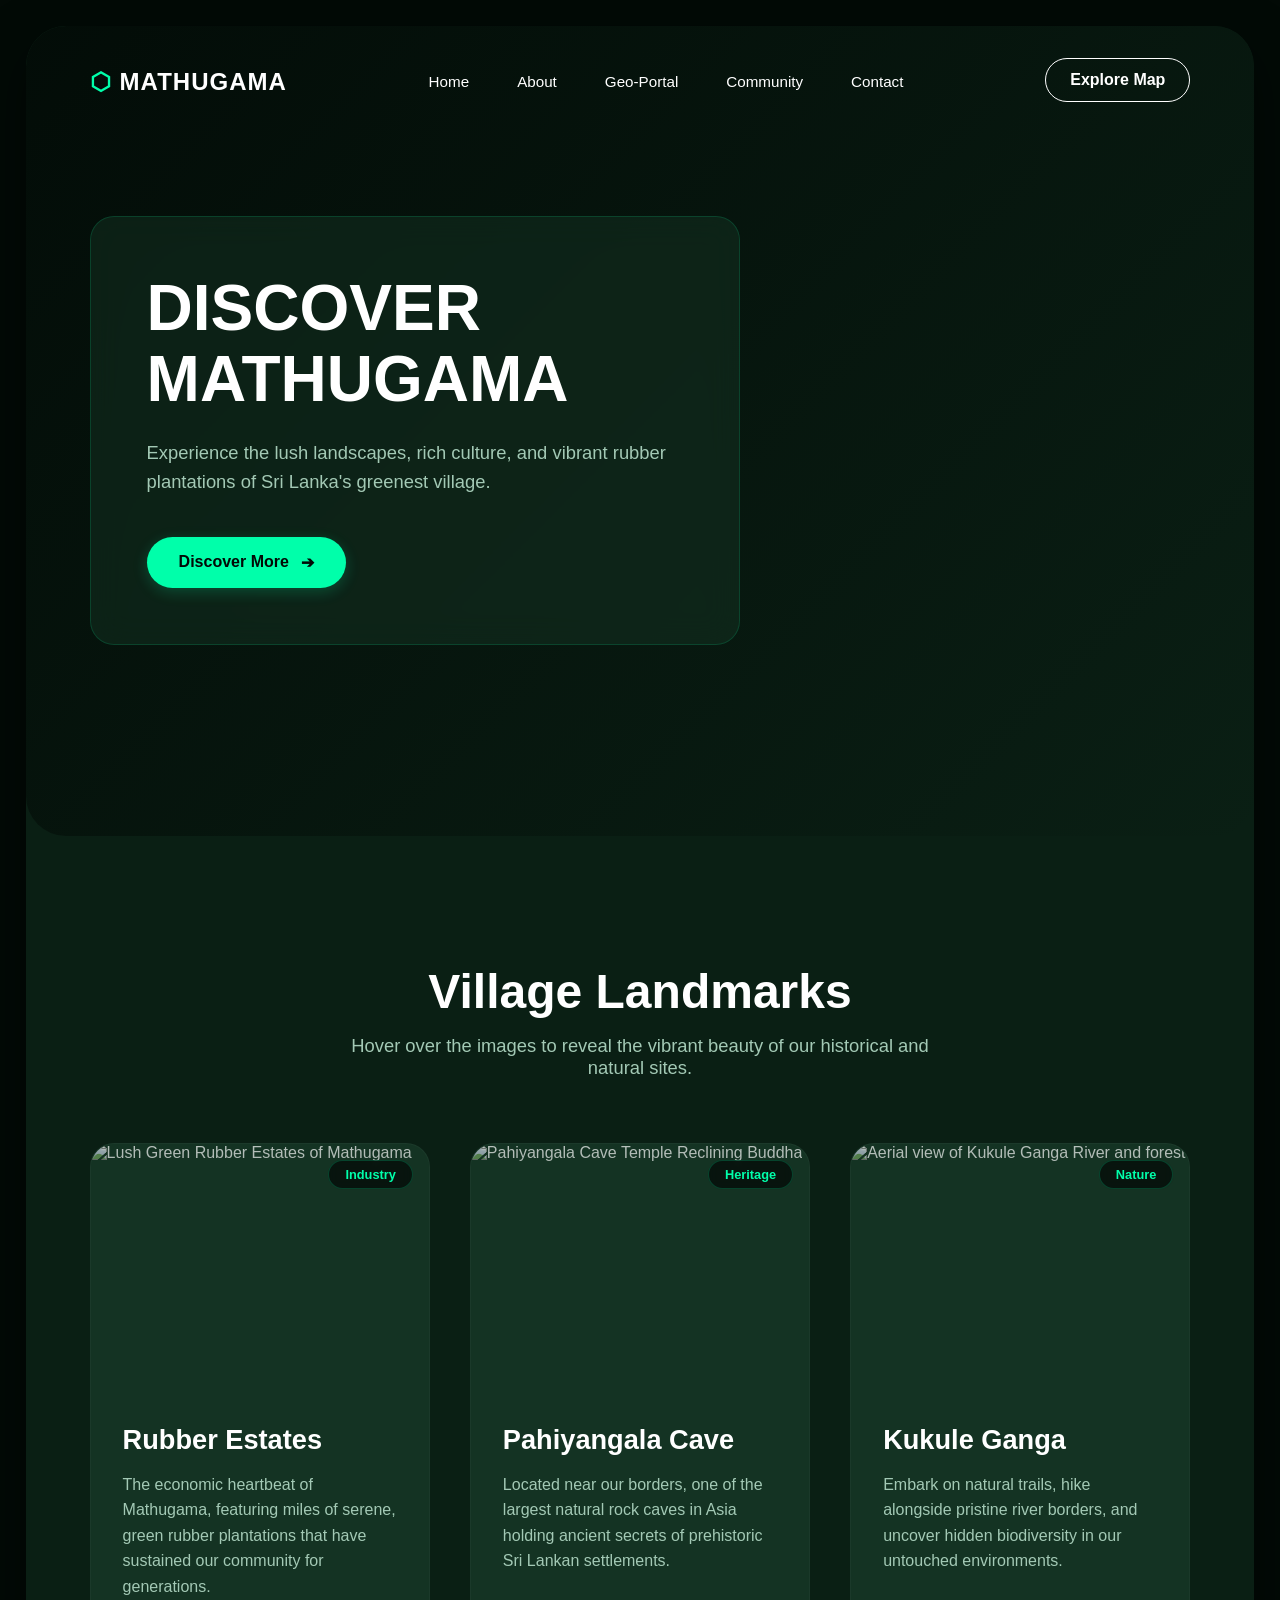
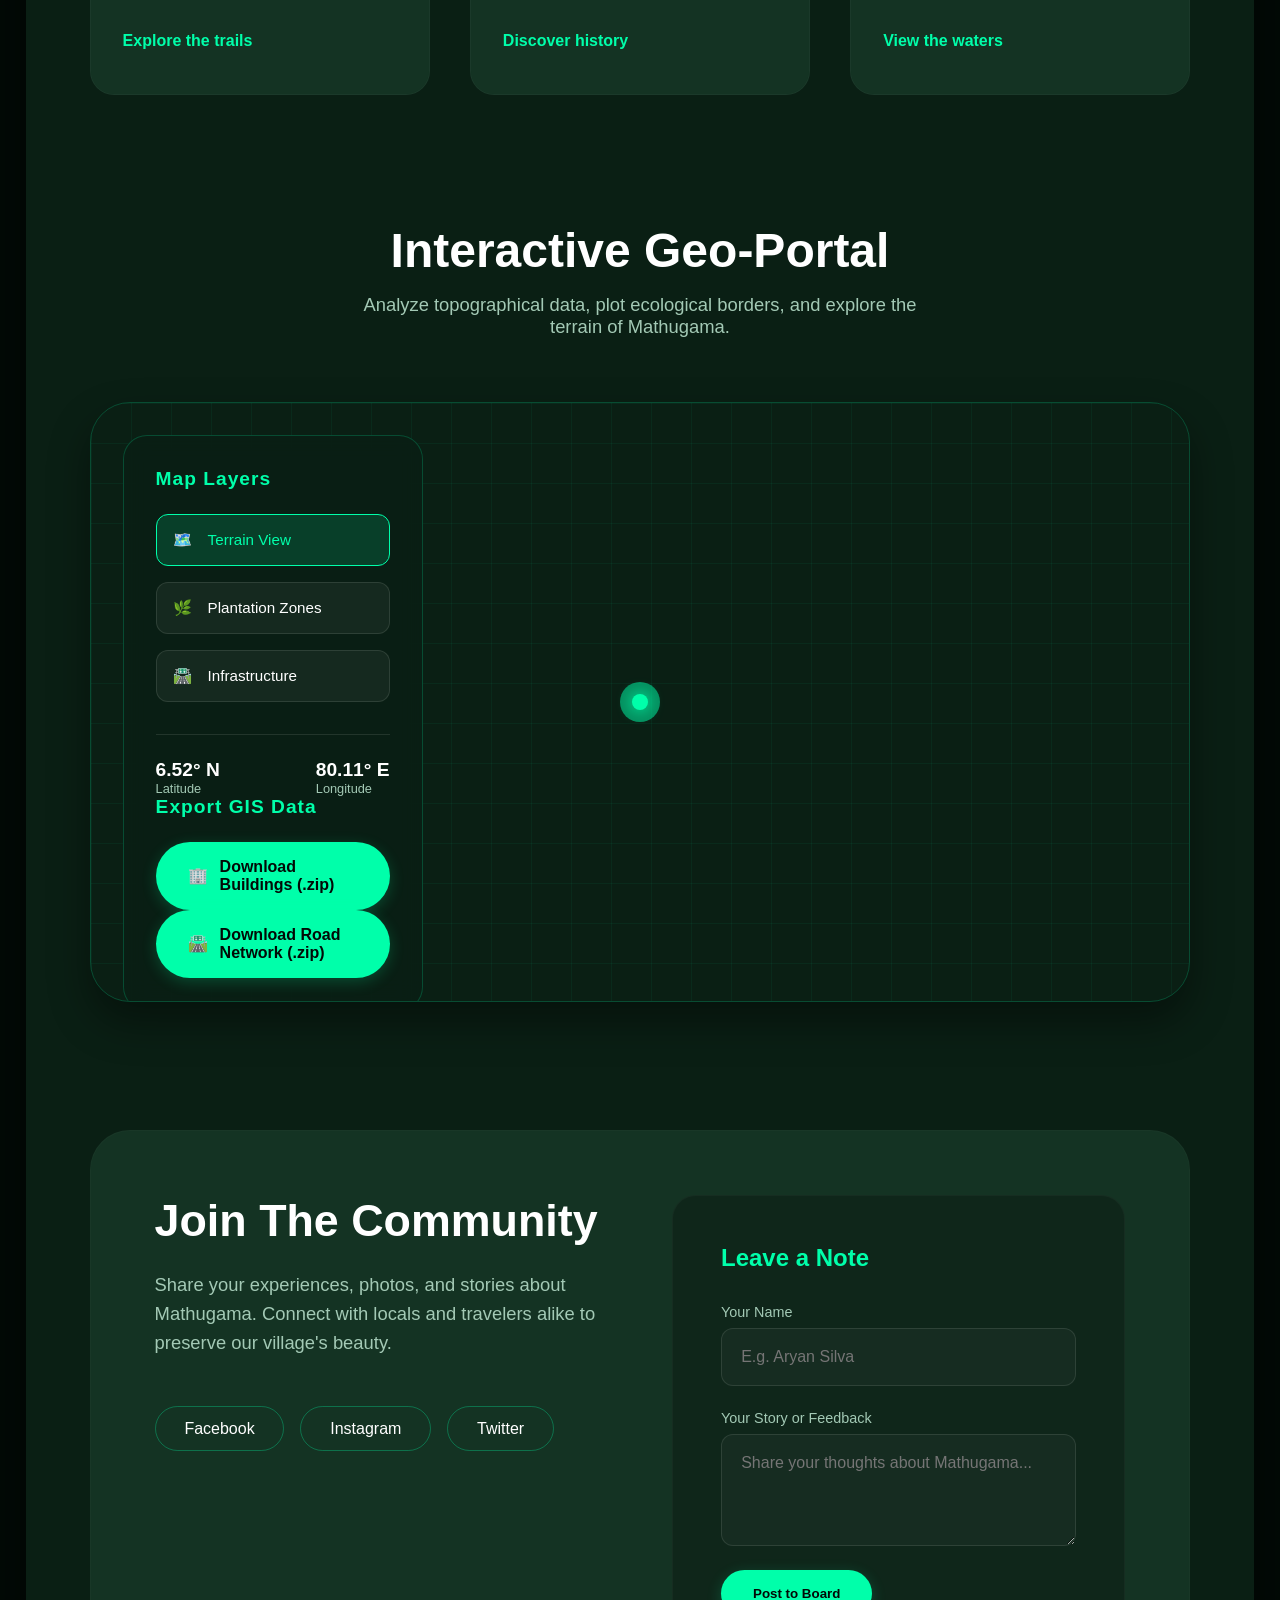
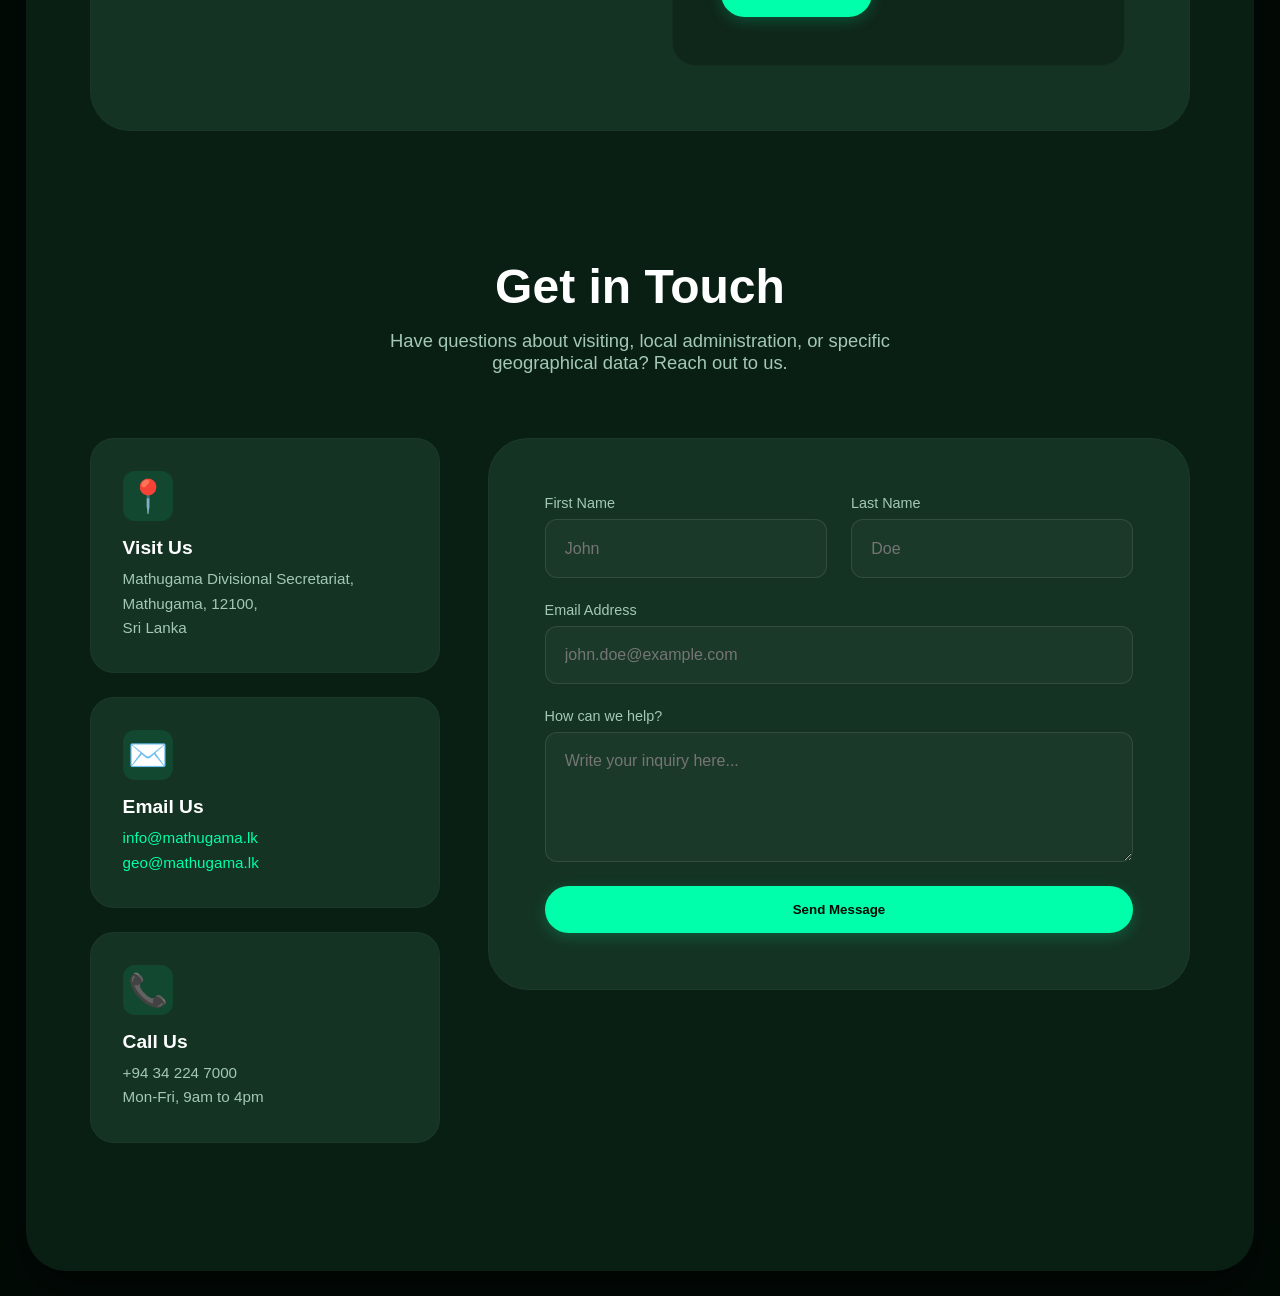
==== index.html @ 2964a9de "Add files via upload" ====
<!DOCTYPE html>
<html lang="en">
<head>
    <meta charset="UTF-8">
    <meta name="viewport" content="width=device-width, initial-scale=1.0">
    <title>Mathugama | The Green Heart</title>
    <link rel="stylesheet" href="style.css">
</head>
<body>
    <!-- Main UI Container -->
    <main class="ui-canvas">
        
        <!-- Navigation -->
        <header class="animate-fade-down">
            <div class="logo">
                <span class="logo-icon">⬡</span> MATHUGAMA
            </div>
            <nav aria-label="Main Navigation">
                <ul class="nav-links">
                    <li style="--delay: 0.1s"><a href="#home">Home</a></li>
                    <li style="--delay: 0.2s"><a href="#about">About</a></li>
                    <li style="--delay: 0.3s"><a href="#geo-portal">Geo-Portal</a></li>
                    <li style="--delay: 0.4s"><a href="#community">Community</a></li>
                    <li style="--delay: 0.5s"><a href="#contact">Contact</a></li>
                </ul>
            </nav>
            <div class="nav-action" style="--delay: 0.6s">
                <a href="#geo-portal" class="btn-outline">Explore Map</a>
            </div>
        </header>

        <!-- Hero Section -->
        <section id="home" class="hero">
            <video autoplay loop muted playsinline class="hero-video">
                <source src="https://cdn.pixabay.com/video/2016/09/21/5320-183786481_tiny.mp4" type="video/mp4">
            </video>
            <div class="hero-overlay"></div>
            
            <div class="hero-content">
                <div class="hero-card animate-fade-up">
                    <h1>DISCOVER<br>MATHUGAMA</h1>
                    <p>Experience the lush landscapes, rich culture, and vibrant rubber plantations of Sri Lanka's greenest village.</p>
                    <a href="#about" class="btn-primary">Discover More <span class="arrow">➔</span></a>
                </div>
            </div>
        </section>

        <!-- Features Grid (Landmarks) -->
        <section id="about" class="features-section">
            <div class="section-header animate-on-scroll">
                <h2>Village Landmarks</h2>
                <p>Hover over the images to reveal the vibrant beauty of our historical and natural sites.</p>
            </div>
            
            <div class="card-grid">
                <!-- Landmark 1 -->
                <div class="card animate-on-scroll" style="--delay: 0.1s">
                    <div class="card-image-wrapper">
                        <img src="https://images.unsplash.com/photo-1588614959060-4d144f28b207?ixlib=rb-4.0.3&auto=format&fit=crop&w=800&q=80" alt="Lush Green Rubber Estates of Mathugama">
                        <div class="image-overlay"></div>
                        <div class="card-badge">Industry</div>
                    </div>
                    <div class="card-content">
                        <h3>Rubber Estates</h3>
                        <p>The economic heartbeat of Mathugama, featuring miles of serene, green rubber plantations that have sustained our community for generations.</p>
                        <a href="#geo-portal" class="card-link">Explore the trails</a>
                    </div>
                </div>

                <!-- Landmark 2 -->
                <div class="card animate-on-scroll" style="--delay: 0.3s">
                    <div class="card-image-wrapper">
                        <img src="pahiyangala.jpeg" alt="Pahiyangala Cave Temple Reclining Buddha">
                        <div class="image-overlay"></div>
                        <div class="card-badge">Heritage</div>
                    </div>
                    <div class="card-content">
                        <h3>Pahiyangala Cave</h3>
                        <p>Located near our borders, one of the largest natural rock caves in Asia holding ancient secrets of prehistoric Sri Lankan settlements.</p>
                        <a href="#geo-portal" class="card-link">Discover history</a>
                    </div>
                </div>

                <!-- Landmark 3 -->
                <div class="card animate-on-scroll" style="--delay: 0.5s">
                    <div class="card-image-wrapper">
                        <img src="kukulegaga.jpeg" alt="Aerial view of Kukule Ganga River and forest">
                        <div class="image-overlay"></div>
                        <div class="card-badge">Nature</div>
                    </div>
                    <div class="card-content">
                        <h3>Kukule Ganga</h3>
                        <p>Embark on natural trails, hike alongside pristine river borders, and uncover hidden biodiversity in our untouched environments.</p>
                        <a href="#geo-portal" class="card-link">View the waters</a>
                    </div>
                </div>
            </div>
        </section>

        <!-- Geo-Portal Section -->
        <section id="geo-portal" class="geo-portal-section">
            <div class="section-header animate-on-scroll">
                <h2>Interactive Geo-Portal</h2>
                <p>Analyze topographical data, plot ecological borders, and explore the terrain of Mathugama.</p>
            </div>
            
            <div class="map-container animate-on-scroll" style="--delay: 0.2s">
                <!-- LIVE MAP IFRAME CENTERED ON MATHUGAMA -->
                <iframe 
                    class="map-background" 
                    title="Interactive Map of Mathugama"
                    src="https://www.openstreetmap.org/export/embed.html?bbox=80.08%2C6.50%2C80.14%2C6.55&layer=mapnik&marker=6.52%2C80.11" 
                    allowfullscreen>
                </iframe>
                
                <div class="map-grid-overlay"></div>
                
                <!-- Floating Map Controls -->
                <div class="map-controls">
                    <h4>Map Layers</h4>
                    <button type="button" class="layer-btn active" data-layer="terrain">
                        <span class="layer-icon">🗺️</span> Terrain View
                    </button>
                    <button type="button" class="layer-btn" data-layer="plantations">
                        <span class="layer-icon">🌿</span> Plantation Zones
                    </button>
                    <button type="button" class="layer-btn" data-layer="infrastructure">
                        <span class="layer-icon">🛣️</span> Infrastructure
                    </button>
                    
                    <div class="map-stats">
                        <div class="stat">
                            <span class="stat-value">6.52° N</span>
                            <span class="stat-label">Latitude</span>
                        </div>
                        <div class="stat">
                            <span class="stat-value">80.11° E</span>
                            <span class="stat-label">Longitude</span>
                        </div>
                    </div>

                    <!-- Download GIS Data Buttons -->
                    <div class="map-export">
                        <h4>Export GIS Data</h4>
                        <div class="export-actions">
                            <a href="mathugama_geopackage.zip" download="mathugama_buildings.zip" class="btn-primary export-btn">
                                <span>🏢</span> Download Buildings (.zip)
                            </a>
                            <a href="msthugama road.zip" download="mathugama_roads.zip" class="btn-primary export-btn secondary">
                                <span>🛣️</span> Download Road Network (.zip)
                            </a>
                        </div>
                    </div>
                </div>

                <!-- Animated Map Marker -->
                <div class="map-marker" style="top: 50%; left: 50%; transform: translate(-50%, -50%);">
                    <div class="pulse-ring"></div>
                    <div class="marker-dot"></div>
                </div>
            </div>
        </section>

        <!-- Community Section -->
        <section id="community" class="community-section">
            <div class="community-layout animate-on-scroll">
                <div class="community-text">
                    <h2>Join The Community</h2>
                    <p>Share your experiences, photos, and stories about Mathugama. Connect with locals and travelers alike to preserve our village's beauty.</p>
                    <div class="social-links">
                        <a href="https://facebook.com" target="_blank" rel="noopener noreferrer" class="social-btn">Facebook</a>
                        <a href="https://instagram.com" target="_blank" rel="noopener noreferrer" class="social-btn">Instagram</a>
                        <a href="https://twitter.com" target="_blank" rel="noopener noreferrer" class="social-btn">Twitter</a>
                    </div>
                </div>
                
                <div class="community-board">
                    <form class="comment-form" onsubmit="event.preventDefault(); alert('Thank you for sharing your thoughts!'); this.reset();">
                        <h4>Leave a Note</h4>
                        <div class="input-group">
                            <label for="community-name">Your Name</label>
                            <input type="text" id="community-name" placeholder="E.g. Aryan Silva" required>
                            <span class="focus-border"></span>
                        </div>
                        <div class="input-group">
                            <label for="community-note">Your Story or Feedback</label>
                            <textarea id="community-note" rows="4" placeholder="Share your thoughts about Mathugama..." required></textarea>
                            <span class="focus-border"></span>
                        </div>
                        <button type="submit" class="btn-primary">Post to Board</button>
                    </form>
                </div>
            </div>
        </section>

        <!-- Contact Section -->
        <section id="contact" class="contact-section">
            <div class="section-header animate-on-scroll">
                <h2>Get in Touch</h2>
                <p>Have questions about visiting, local administration, or specific geographical data? Reach out to us.</p>
            </div>
            
            <div class="contact-layout animate-on-scroll" style="--delay: 0.2s">
                <div class="contact-info-cards">
                    <div class="info-card">
                        <div class="info-icon">📍</div>
                        <h4>Visit Us</h4>
                        <p>Mathugama Divisional Secretariat,<br>Mathugama, 12100,<br>Sri Lanka</p>
                    </div>
                    <div class="info-card">
                        <div class="info-icon">✉️</div>
                        <h4>Email Us</h4>
                        <p><a href="mailto:info@mathugama.lk">info@mathugama.lk</a><br><a href="mailto:geo@mathugama.lk">geo@mathugama.lk</a></p>
                    </div>
                    <div class="info-card">
                        <div class="info-icon">📞</div>
                        <h4>Call Us</h4>
                        <p>+94 34 224 7000<br>Mon-Fri, 9am to 4pm</p>
                    </div>
                </div>

                <div class="contact-form-wrapper">
                    <form class="contact-form" onsubmit="event.preventDefault(); alert('Message sent successfully!'); this.reset();">
                        <div class="form-row">
                            <div class="input-group half">
                                <label for="contact-first-name">First Name</label>
                                <input type="text" id="contact-first-name" placeholder="John" required>
                                <span class="focus-border"></span>
                            </div>
                            <div class="input-group half">
                                <label for="contact-last-name">Last Name</label>
                                <input type="text" id="contact-last-name" placeholder="Doe" required>
                                <span class="focus-border"></span>
                            </div>
                        </div>
                        <div class="input-group">
                            <label for="contact-email">Email Address</label>
                            <input type="email" id="contact-email" placeholder="john.doe@example.com" required>
                            <span class="focus-border"></span>
                        </div>
                        <div class="input-group">
                            <label for="contact-message">How can we help?</label>
                            <textarea id="contact-message" rows="5" placeholder="Write your inquiry here..." required></textarea>
                            <span class="focus-border"></span>
                        </div>
                        <button type="submit" class="btn-primary" style="width: 100%; justify-content: center;">Send Message</button>
                    </form>
                </div>
            </div>
        </section>

    </main>

    <script>
        // Layer switch interaction
        document.querySelectorAll('.layer-btn').forEach(button => {
            button.addEventListener('click', () => {
                document.querySelectorAll('.layer-btn').forEach(b => b.classList.remove('active'));
                button.classList.add('active');
            });
        });
    </script>
</body>
</html>
---- style.css ----
/* CSS Variables based on the requested theme */
:root {
    --bg-extreme-dark: #020a06; 
    --bg-dark: #0a1f14;         
    --bg-card: #143323;         
    --bg-card-hover: #1b422d;
    --accent-mint: #00ffaa;     
    --accent-mint-glow: rgba(0, 255, 170, 0.4);
    --text-light: #ffffff;
    --text-muted: #a3c9b5;
    
    --radius-lg: 40px;
    --radius-md: 24px;
    --radius-sm: 12px;
    
    /* Animation easings */
    --ease-out-expo: cubic-bezier(0.16, 1, 0.3, 1);
    --transition: all 0.4s var(--ease-out-expo);
}

/* Base Styles */
* {
    margin: 0;
    padding: 0;
    box-sizing: border-box;
    font-family: 'Inter', -apple-system, BlinkMacSystemFont, "Segoe UI", Roboto, sans-serif;
}

html {
    scroll-behavior: smooth;
}

body {
    background-color: var(--bg-extreme-dark);
    color: var(--text-light);
    padding: 2vw; 
    overflow-x: hidden;
}

/* UI Canvas Wrapper */
.ui-canvas {
    background-color: var(--bg-dark);
    border-radius: var(--radius-lg);
    overflow: hidden;
    box-shadow: 0 20px 50px rgba(0,0,0,0.5);
    position: relative;
}

/* --- KEYFRAMES --- */
@keyframes fadeDown {
    from { opacity: 0; transform: translateY(-30px); }
    to { opacity: 1; transform: translateY(0); }
}

@keyframes fadeUp {
    from { opacity: 0; transform: translateY(40px); }
    to { opacity: 1; transform: translateY(0); }
}

@keyframes floatGlow {
    0%, 100% { box-shadow: 0 0 20px rgba(0, 255, 170, 0.1); transform: translateY(0); }
    50% { box-shadow: 0 10px 40px rgba(0, 255, 170, 0.25); transform: translateY(-5px); }
}

@keyframes pulse {
    0% { transform: scale(1); opacity: 0.8; }
    70% { transform: scale(3); opacity: 0; }
    100% { transform: scale(1); opacity: 0; }
}

/* Global Animation Classes */
.animate-fade-down {
    animation: fadeDown 1s var(--ease-out-expo) forwards;
}

.animate-fade-up {
    animation: fadeUp 1s var(--ease-out-expo) backwards;
    animation-delay: 0.6s;
}

.animate-on-scroll {
    animation: fadeUp 1s var(--ease-out-expo) backwards;
    animation-delay: var(--delay, 0s);
}

/* Navigation */
header {
    display: flex;
    justify-content: space-between;
    align-items: center;
    padding: 2rem 4rem;
    position: absolute;
    top: 0;
    width: 100%;
    z-index: 100;
}

.logo {
    font-size: 1.5rem;
    font-weight: 800;
    letter-spacing: 1px;
    display: flex;
    align-items: center;
    gap: 0.5rem;
}

.logo-icon {
    color: var(--accent-mint);
    animation: floatGlow 3s infinite ease-in-out;
    border-radius: 50%;
}

.nav-links {
    list-style: none;
    display: flex;
    gap: 3rem;
}

.nav-links li {
    animation: fadeDown 0.8s var(--ease-out-expo) backwards;
    animation-delay: calc(0.2s + var(--delay));
}

.nav-links a {
    color: var(--text-light);
    text-decoration: none;
    font-weight: 500;
    font-size: 0.95rem;
    position: relative;
    padding-bottom: 4px;
    transition: var(--transition);
}

.nav-links a::after {
    content: '';
    position: absolute;
    bottom: 0;
    left: 0;
    width: 0%;
    height: 2px;
    background-color: var(--accent-mint);
    transition: width 0.3s var(--ease-out-expo);
}

.nav-links a:hover {
    color: var(--accent-mint);
}

.nav-links a:hover::after {
    width: 100%;
}

.btn-outline {
    border: 1px solid var(--text-light);
    padding: 0.75rem 1.5rem;
    border-radius: 50px;
    text-decoration: none;
    color: var(--text-light);
    font-weight: 600;
    position: relative;
    overflow: hidden;
    z-index: 1;
    transition: var(--transition);
    display: inline-block;
    animation: fadeDown 0.8s var(--ease-out-expo) backwards;
    animation-delay: calc(0.2s + var(--delay));
}

.btn-outline::before {
    content: '';
    position: absolute;
    top: 0;
    left: -100%;
    width: 100%;
    height: 100%;
    background-color: var(--accent-mint);
    z-index: -1;
    transition: left 0.4s var(--ease-out-expo);
}

.btn-outline:hover {
    border-color: var(--accent-mint);
    color: var(--bg-extreme-dark);
}

.btn-outline:hover::before {
    left: 0;
}

/* Hero Section */
.hero {
    position: relative;
    height: 90vh;
    border-radius: var(--radius-lg);
    overflow: hidden;
    display: flex;
    align-items: center;
    padding: 0 4rem;
}

.hero-video {
    position: absolute;
    top: 0;
    left: 0;
    width: 100%;
    height: 100%;
    object-fit: cover;
    z-index: 0;
    transform: scale(1.05);
}

.hero-overlay {
    position: absolute;
    top: 0;
    left: 0;
    width: 100%;
    height: 100%;
    background: linear-gradient(135deg, rgba(2, 10, 6, 0.9) 0%, rgba(10, 31, 20, 0.5) 100%);
    z-index: 1;
}

.hero-card {
    position: relative;
    z-index: 2;
    background: rgba(20, 51, 35, 0.5);
    backdrop-filter: blur(16px);
    -webkit-backdrop-filter: blur(16px);
    padding: 3.5rem;
    border-radius: var(--radius-md);
    max-width: 650px;
    border: 1px solid rgba(0, 255, 170, 0.15);
    animation: floatGlow 6s infinite ease-in-out, fadeUp 1s var(--ease-out-expo) backwards;
    animation-delay: 0s, 0.5s;
}

.hero h1 {
    font-size: 4rem;
    line-height: 1.1;
    margin-bottom: 1.5rem;
    font-weight: 800;
}

.hero p {
    font-size: 1.15rem;
    color: var(--text-muted);
    margin-bottom: 2.5rem;
    line-height: 1.6;
}

.btn-primary {
    background-color: var(--accent-mint);
    color: var(--bg-extreme-dark);
    padding: 1rem 2rem;
    border-radius: 50px;
    text-decoration: none;
    font-weight: 700;
    display: inline-flex;
    align-items: center;
    gap: 0.75rem;
    border: none;
    cursor: pointer;
    transition: var(--transition);
    box-shadow: 0 4px 15px rgba(0, 255, 170, 0.2);
}

.btn-primary .arrow {
    transition: transform 0.3s var(--ease-out-expo);
}

.btn-primary:hover {
    background-color: #00e699;
    transform: translateY(-3px);
    box-shadow: 0 8px 25px rgba(0, 255, 170, 0.4);
}

.btn-primary:hover .arrow {
    transform: translateX(5px);
}

/* General Section Header */
.section-header {
    margin-bottom: 4rem;
    text-align: center;
}

.section-header h2 {
    font-size: 3rem;
    margin-bottom: 1rem;
}

.section-header p {
    color: var(--text-muted);
    font-size: 1.15rem;
    max-width: 600px;
    margin: 0 auto;
}

/* Features Grid (Landmarks) */
.features-section {
    padding: 8rem 4rem 4rem 4rem;
    background-color: var(--bg-dark);
}

.card-grid {
    display: grid;
    grid-template-columns: repeat(auto-fit, minmax(320px, 1fr));
    gap: 2.5rem;
}

.card {
    background-color: var(--bg-card);
    border-radius: var(--radius-md);
    overflow: hidden;
    transition: var(--transition);
    border: 1px solid rgba(255,255,255,0.03);
    display: flex;
    flex-direction: column;
    position: relative;
    cursor: pointer;
}

.card-image-wrapper {
    position: relative;
    height: 240px;
    overflow: hidden;
}

.card-image-wrapper img {
    width: 100%;
    height: 100%;
    object-fit: cover;
    transition: transform 0.8s var(--ease-out-expo), filter 0.5s ease;
    filter: grayscale(40%);
}

.image-overlay {
    position: absolute;
    top: 0;
    left: 0;
    width: 100%;
    height: 100%;
    background: linear-gradient(to bottom, rgba(20, 51, 35, 0.3), var(--bg-card));
    transition: opacity 0.5s ease;
    z-index: 1;
}

.card-badge {
    position: absolute;
    top: 1rem;
    right: 1rem;
    background: rgba(0, 0, 0, 0.6);
    backdrop-filter: blur(4px);
    padding: 0.4rem 1rem;
    border-radius: 50px;
    font-size: 0.8rem;
    font-weight: 600;
    color: var(--accent-mint);
    border: 1px solid rgba(0, 255, 170, 0.2);
    z-index: 2;
    transition: var(--transition);
}

.card-content {
    padding: 2.5rem 2rem;
    display: flex;
    flex-direction: column;
    flex-grow: 1;
    position: relative;
    z-index: 2;
    background-color: var(--bg-card);
    transition: background-color 0.4s ease;
}

.card-content h3 {
    font-size: 1.7rem;
    margin-bottom: 1rem;
    transition: color 0.3s ease;
}

.card-content p {
    color: var(--text-muted);
    line-height: 1.6;
    margin-bottom: 2rem;
    flex-grow: 1;
}

.card-link {
    color: var(--accent-mint);
    text-decoration: none;
    font-weight: 600;
    align-self: flex-start;
    padding-bottom: 4px;
    position: relative;
    display: inline-block;
}

.card-link::after {
    content: '';
    position: absolute;
    bottom: 0;
    left: 0;
    width: 0%;
    height: 2px;
    background-color: var(--accent-mint);
    transition: width 0.4s var(--ease-out-expo);
}

/* Card Hover */
.card:hover {
    transform: translateY(-15px);
    border-color: rgba(0, 255, 170, 0.3);
    box-shadow: 0 20px 40px rgba(0, 0, 0, 0.6), 0 0 20px rgba(0, 255, 170, 0.1);
}
.card:hover .card-image-wrapper img {
    transform: scale(1.15) rotate(1deg);
    filter: grayscale(0%);
}
.card:hover .image-overlay { opacity: 0.2; }
.card:hover .card-badge {
    background: var(--accent-mint);
    color: var(--bg-extreme-dark);
}
.card:hover .card-content { background-color: var(--bg-card-hover); }
.card:hover .card-link::after { width: 100%; }


/* --- UPDATED: Geo-Portal Section --- */
.geo-portal-section {
    padding: 4rem 4rem;
}

.map-container {
    position: relative;
    width: 100%;
    height: 600px;
    border-radius: var(--radius-lg);
    overflow: hidden;
    border: 1px solid rgba(0, 255, 170, 0.2);
    box-shadow: 0 20px 40px rgba(0,0,0,0.4);
}

/* Iframe Map Base Styling */
.map-background {
    width: 100%;
    height: 100%;
    border: none;
    /* This filter makes the standard OSM map match our high-tech green theme! */
    filter: grayscale(80%) sepia(50%) hue-rotate(80deg) saturate(300%) brightness(0.6) contrast(1.2);
    transition: var(--transition);
}

/* High-tech grid overlay */
.map-grid-overlay {
    position: absolute;
    top: 0;
    left: 0;
    width: 100%;
    height: 100%;
    background-image: 
        linear-gradient(rgba(0, 255, 170, 0.05) 1px, transparent 1px),
        linear-gradient(90deg, rgba(0, 255, 170, 0.05) 1px, transparent 1px);
    background-size: 40px 40px;
    z-index: 1;
    /* CRITICAL FIX: Allows clicks to pass through to the map */
    pointer-events: none; 
}

.map-controls {
    position: absolute;
    top: 2rem;
    left: 2rem;
    z-index: 10;
    background: rgba(10, 31, 20, 0.85);
    backdrop-filter: blur(12px);
    padding: 2rem;
    border-radius: var(--radius-md);
    border: 1px solid rgba(0, 255, 170, 0.2);
    width: 300px;
}

.map-controls h4 {
    color: var(--accent-mint);
    margin-bottom: 1.5rem;
    font-size: 1.2rem;
    letter-spacing: 1px;
}

.layer-btn {
    width: 100%;
    background: rgba(255,255,255,0.05);
    border: 1px solid rgba(255,255,255,0.1);
    color: var(--text-light);
    padding: 1rem;
    border-radius: var(--radius-sm);
    margin-bottom: 1rem;
    text-align: left;
    display: flex;
    align-items: center;
    gap: 1rem;
    cursor: pointer;
    font-size: 0.95rem;
    transition: var(--transition);
}

.layer-btn:hover {
    background: rgba(255,255,255,0.1);
}

.layer-btn.active {
    background: rgba(0, 255, 170, 0.15);
    border-color: var(--accent-mint);
    color: var(--accent-mint);
}

.map-stats {
    margin-top: 2rem;
    padding-top: 1.5rem;
    border-top: 1px solid rgba(255,255,255,0.1);
    display: flex;
    justify-content: space-between;
}

.stat {
    display: flex;
    flex-direction: column;
}

.stat-value {
    font-size: 1.2rem;
    font-weight: 700;
    color: var(--text-light);
}

.stat-label {
    font-size: 0.8rem;
    color: var(--text-muted);
}

/* Animated Map Marker overlay */
.map-marker {
    position: absolute;
    z-index: 5;
    /* CRITICAL FIX: Allows clicks to pass through to the map */
    pointer-events: none; 
}

.marker-dot {
    width: 16px;
    height: 16px;
    background-color: var(--accent-mint);
    border-radius: 50%;
    box-shadow: 0 0 15px var(--accent-mint);
    position: relative;
    z-index: 2;
}

.pulse-ring {
    position: absolute;
    top: -12px;
    left: -12px;
    width: 40px;
    height: 40px;
    border-radius: 50%;
    background-color: rgba(0, 255, 170, 0.5);
    z-index: 1;
    animation: pulse 2s infinite ease-out;
}

/* Community Section */
.community-section {
    padding: 4rem 4rem;
}

.community-layout {
    display: grid;
    grid-template-columns: 1fr 1fr;
    gap: 4rem;
    background-color: var(--bg-card);
    border-radius: var(--radius-lg);
    padding: 4rem;
    border: 1px solid rgba(255,255,255,0.02);
}

.community-text h2 {
    font-size: 2.8rem;
    margin-bottom: 1.5rem;
}

.community-text p {
    color: var(--text-muted);
    line-height: 1.6;
    margin-bottom: 3rem;
    font-size: 1.15rem;
}

.social-links {
    display: flex;
    gap: 1rem;
}

.social-btn {
    border: 1px solid rgba(0, 255, 170, 0.3);
    color: var(--text-light);
    text-decoration: none;
    padding: 0.8rem 1.8rem;
    border-radius: 50px;
    transition: all 0.3s cubic-bezier(0.175, 0.885, 0.32, 1.275);
}

.social-btn:hover {
    background-color: var(--accent-mint);
    color: var(--bg-extreme-dark);
    transform: translateY(-5px) scale(1.05);
    box-shadow: 0 10px 20px rgba(0, 255, 170, 0.2);
}

.community-board {
    background-color: rgba(0,0,0,0.25);
    padding: 3rem;
    border-radius: var(--radius-md);
    border: 1px solid rgba(255,255,255,0.03);
}

/* Forms & Inputs */
.comment-form h4 {
    margin-bottom: 2rem;
    font-size: 1.5rem;
    color: var(--accent-mint);
}

.input-group {
    position: relative;
    margin-bottom: 1.5rem;
    display: flex;
    flex-direction: column;
}

.input-group label {
    font-size: 0.9rem;
    color: var(--text-muted);
    margin-bottom: 0.5rem;
}

.input-group.half {
    width: calc(50% - 0.75rem);
}

.form-row {
    display: flex;
    justify-content: space-between;
}

input, textarea {
    width: 100%;
    background: rgba(255, 255, 255, 0.03);
    border: 1px solid rgba(255,255,255,0.1);
    border-radius: var(--radius-sm);
    padding: 1.2rem;
    color: var(--text-light);
    font-size: 1rem;
    transition: var(--transition);
}

.focus-border {
    position: absolute;
    bottom: 0;
    left: 50%;
    width: 0;
    height: 2px;
    background-color: var(--accent-mint);
    transition: 0.4s ease-in-out;
    transform: translateX(-50%);
}

input:focus ~ .focus-border,
textarea:focus ~ .focus-border {
    width: 100%;
}

input:focus, textarea:focus {
    outline: none;
    background: rgba(0, 255, 170, 0.05);
    border-color: transparent;
}


/* --- Contact Section --- */
.contact-section {
    padding: 4rem 4rem 8rem 4rem;
}

.contact-layout {
    display: grid;
    grid-template-columns: 350px 1fr;
    gap: 3rem;
    align-items: start;
}

.contact-info-cards {
    display: flex;
    flex-direction: column;
    gap: 1.5rem;
}

.info-card {
    background: var(--bg-card);
    padding: 2rem;
    border-radius: var(--radius-md);
    border: 1px solid rgba(255,255,255,0.03);
    transition: var(--transition);
}

.info-card:hover {
    transform: translateX(10px);
    border-color: rgba(0, 255, 170, 0.3);
    box-shadow: -5px 10px 20px rgba(0,0,0,0.3);
}

.info-icon {
    font-size: 2rem;
    margin-bottom: 1rem;
    background: rgba(0, 255, 170, 0.1);
    width: 50px;
    height: 50px;
    display: flex;
    align-items: center;
    justify-content: center;
    border-radius: 12px;
}

.info-card h4 {
    color: var(--text-light);
    margin-bottom: 0.5rem;
    font-size: 1.2rem;
}

.info-card p {
    color: var(--text-muted);
    line-height: 1.6;
    font-size: 0.95rem;
}

.info-card a {
    color: var(--accent-mint);
    text-decoration: none;
    transition: color 0.3s ease;
}

.info-card a:hover {
    color: #ffffff;
    text-decoration: underline;
}

.contact-form-wrapper {
    background: var(--bg-card);
    padding: 3.5rem;
    border-radius: var(--radius-lg);
    border: 1px solid rgba(255,255,255,0.03);
}


/* Responsive adjustments */
@media (max-width: 1024px) {
    .contact-layout {
        grid-template-columns: 1fr;
    }
    
    .contact-info-cards {
        flex-direction: row;
        flex-wrap: wrap;
    }
    
    .info-card {
        flex: 1;
        min-width: 250px;
    }
}

@media (max-width: 900px) {
    .community-layout {
        grid-template-columns: 1fr;
    }
    
    header {
        flex-direction: column;
        gap: 1.5rem;
        padding: 2rem;
    }
    
    .nav-links {
        gap: 1.5rem;
        flex-wrap: wrap;
        justify-content: center;
    }
    
    .hero {
        padding: 0 2rem;
    }
    
    .hero h1 {
        font-size: 3rem;
    }

    .form-row {
        flex-direction: column;
    }
    
    .input-group.half {
        width: 100%;
    }

    .map-controls {
        position: relative;
        top: 0;
        left: 0;
        width: 100%;
        border-radius: 0;
        border: none;
        border-bottom: 1px solid rgba(0, 255, 170, 0.2);
    }
}
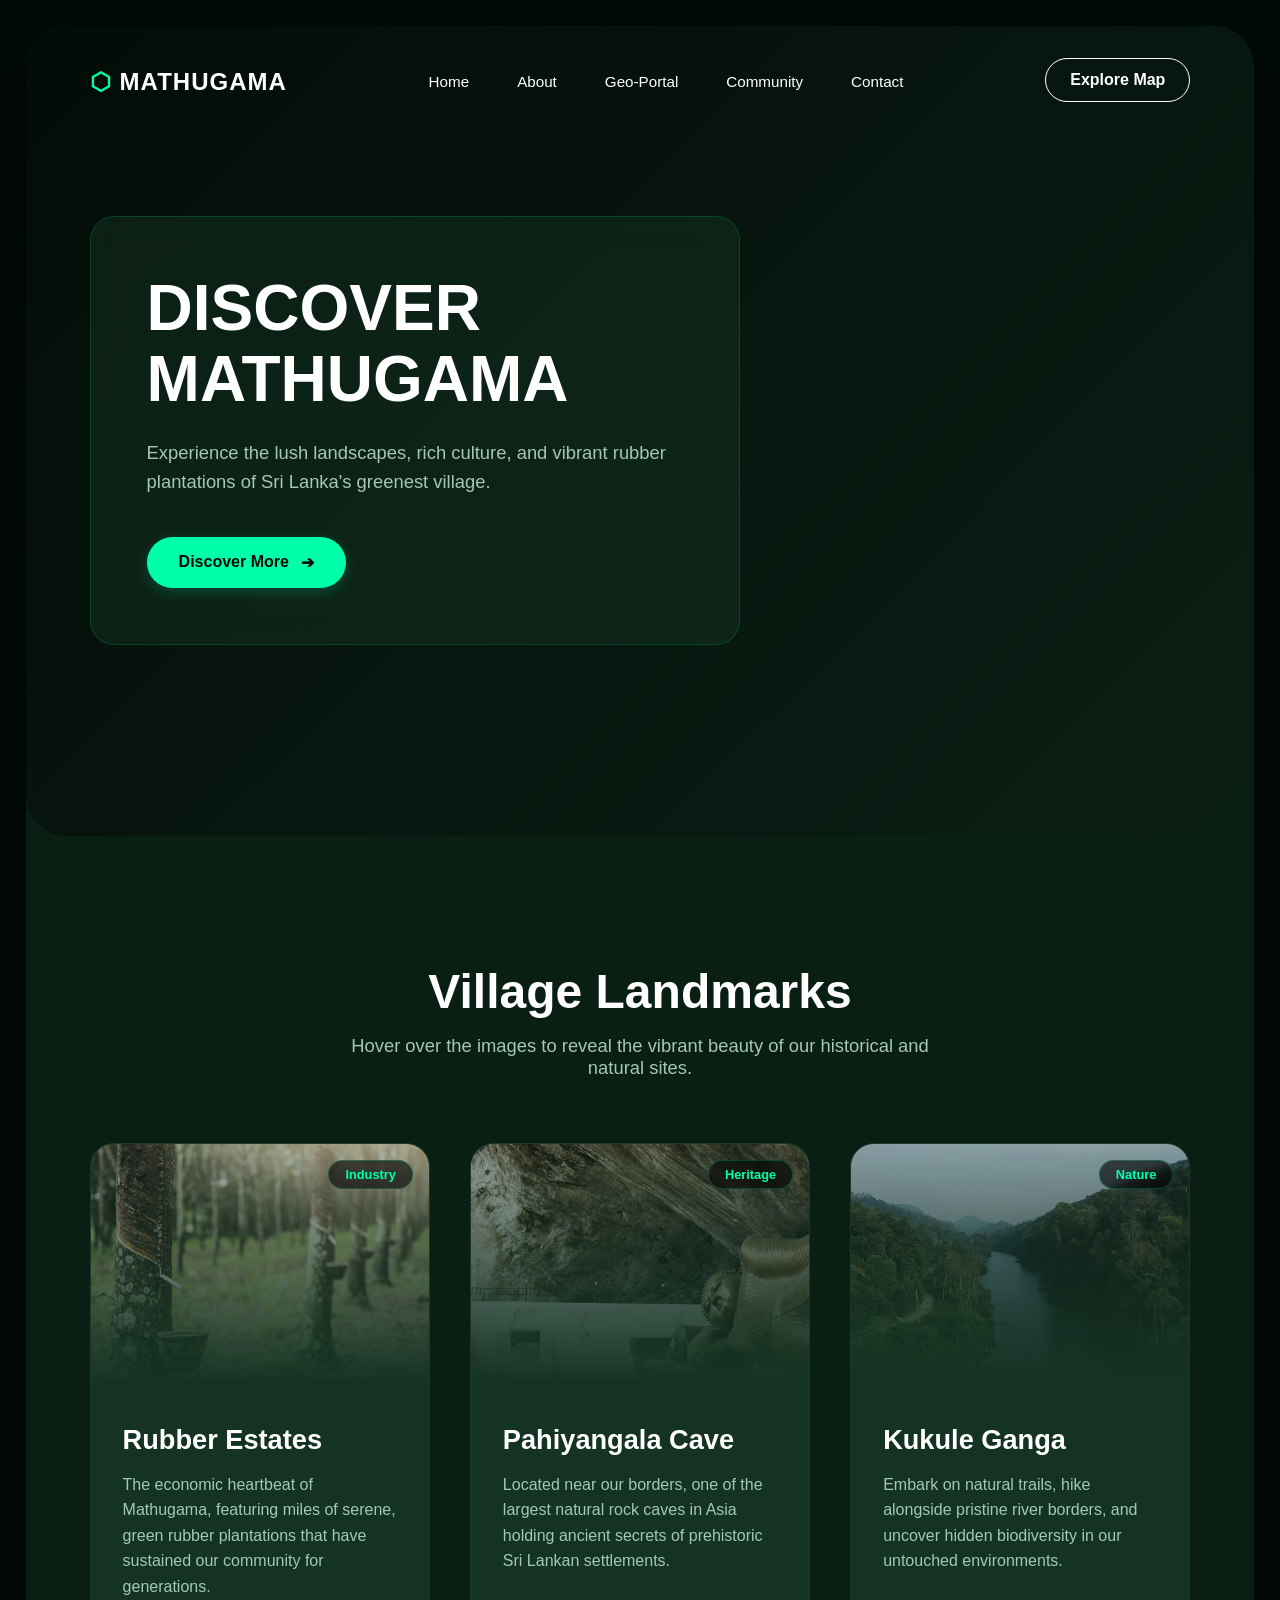
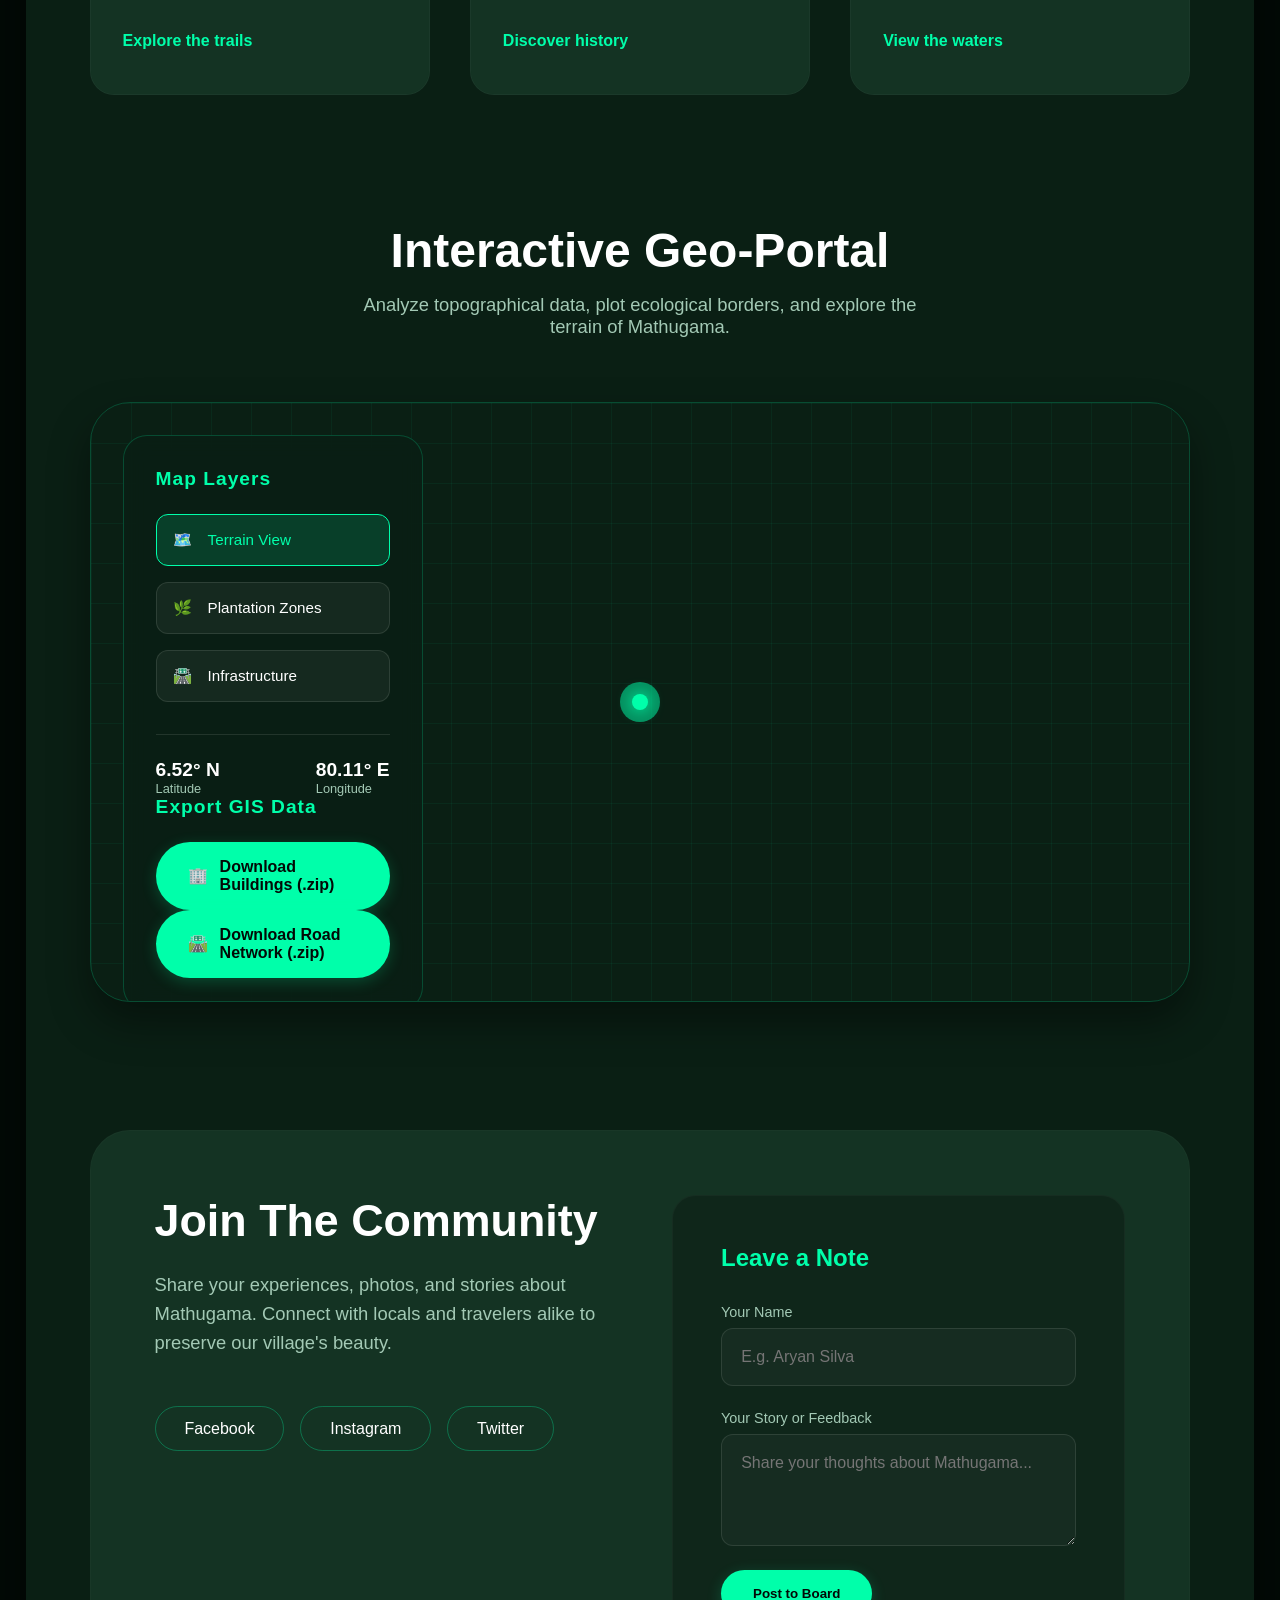
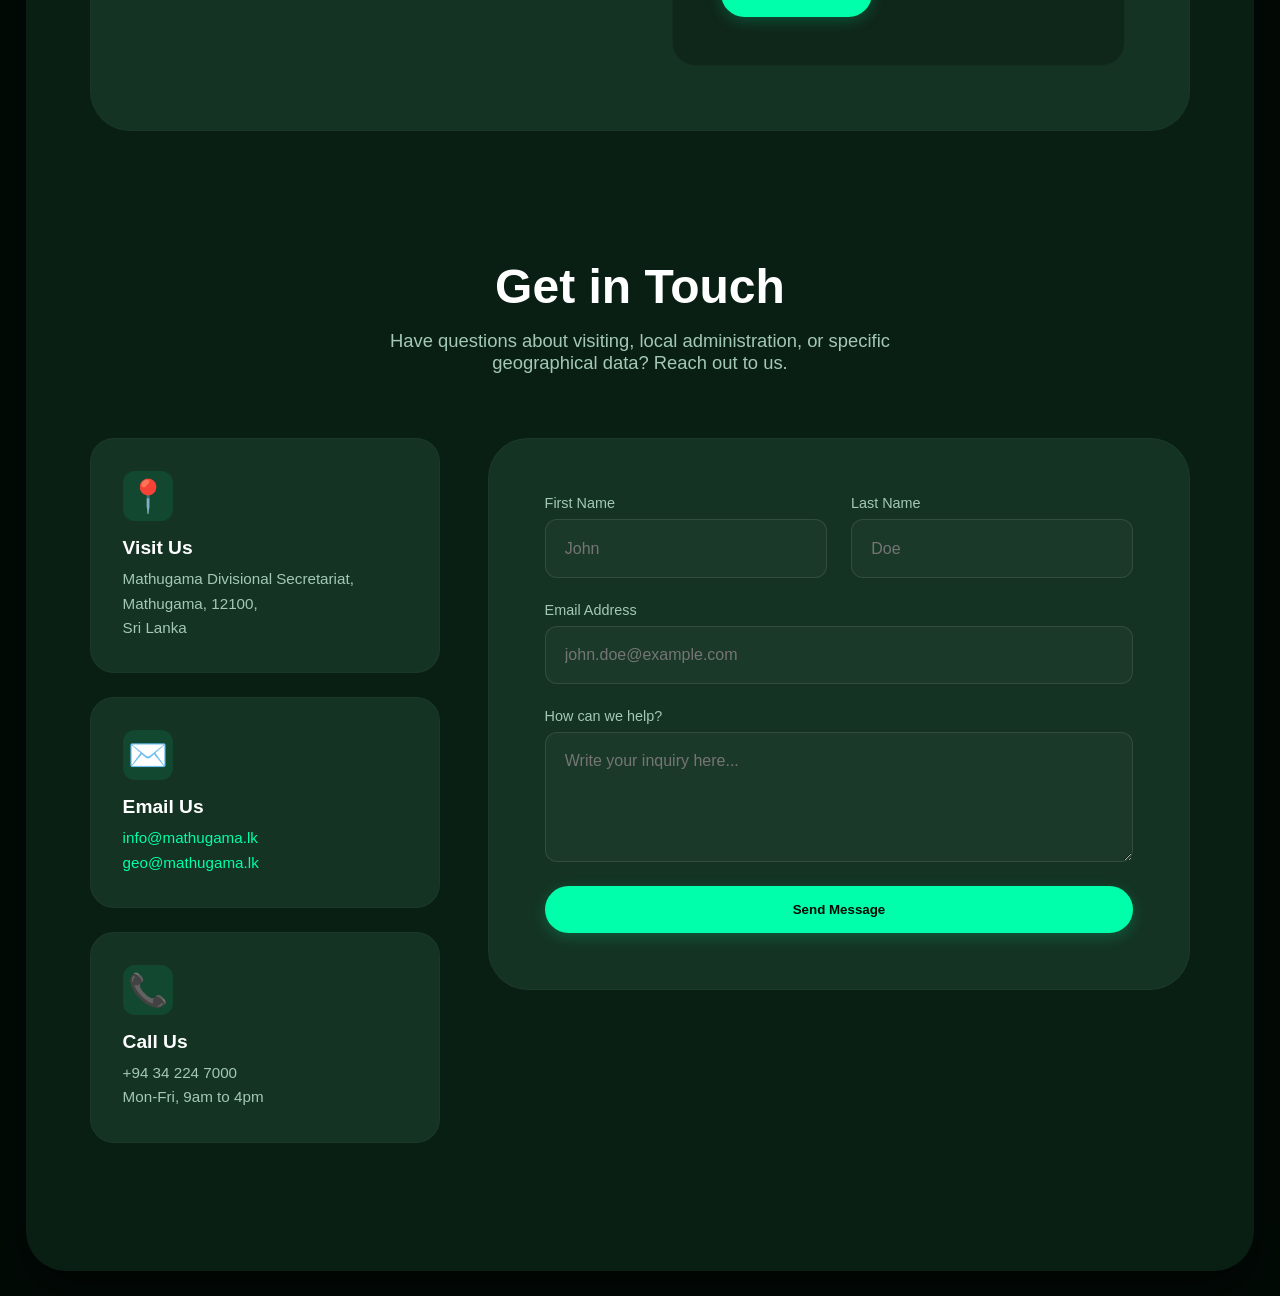
==== commit 6f49161c: "Update index.html" ====
--- a/index.html
+++ b/index.html
@@ -56,7 +56,7 @@
                 <!-- Landmark 1 -->
                 <div class="card animate-on-scroll" style="--delay: 0.1s">
                     <div class="card-image-wrapper">
-                        <img src="https://images.unsplash.com/photo-1588614959060-4d144f28b207?ixlib=rb-4.0.3&auto=format&fit=crop&w=800&q=80" alt="Lush Green Rubber Estates of Mathugama">
+                        <img src="rubber.jpeg" alt="Lush Green Rubber Estates of Mathugama">
                         <div class="image-overlay"></div>
                         <div class="card-badge">Industry</div>
                     </div>
@@ -70,7 +70,7 @@
                 <!-- Landmark 2 -->
                 <div class="card animate-on-scroll" style="--delay: 0.3s">
                     <div class="card-image-wrapper">
-                        <img src="pahiyangala.jpeg" alt="Pahiyangala Cave Temple Reclining Buddha">
+                        <img src="assests/pahiyangala.jpeg" alt="Pahiyangala Cave Temple Reclining Buddha">
                         <div class="image-overlay"></div>
                         <div class="card-badge">Heritage</div>
                     </div>
@@ -84,7 +84,7 @@
                 <!-- Landmark 3 -->
                 <div class="card animate-on-scroll" style="--delay: 0.5s">
                     <div class="card-image-wrapper">
-                        <img src="kukulegaga.jpeg" alt="Aerial view of Kukule Ganga River and forest">
+                        <img src="assests/kukulegaga.jpeg" alt="Aerial view of Kukule Ganga River and forest">
                         <div class="image-overlay"></div>
                         <div class="card-badge">Nature</div>
                     </div>
@@ -261,4 +261,4 @@
         });
     </script>
 </body>
-</html>+</html>
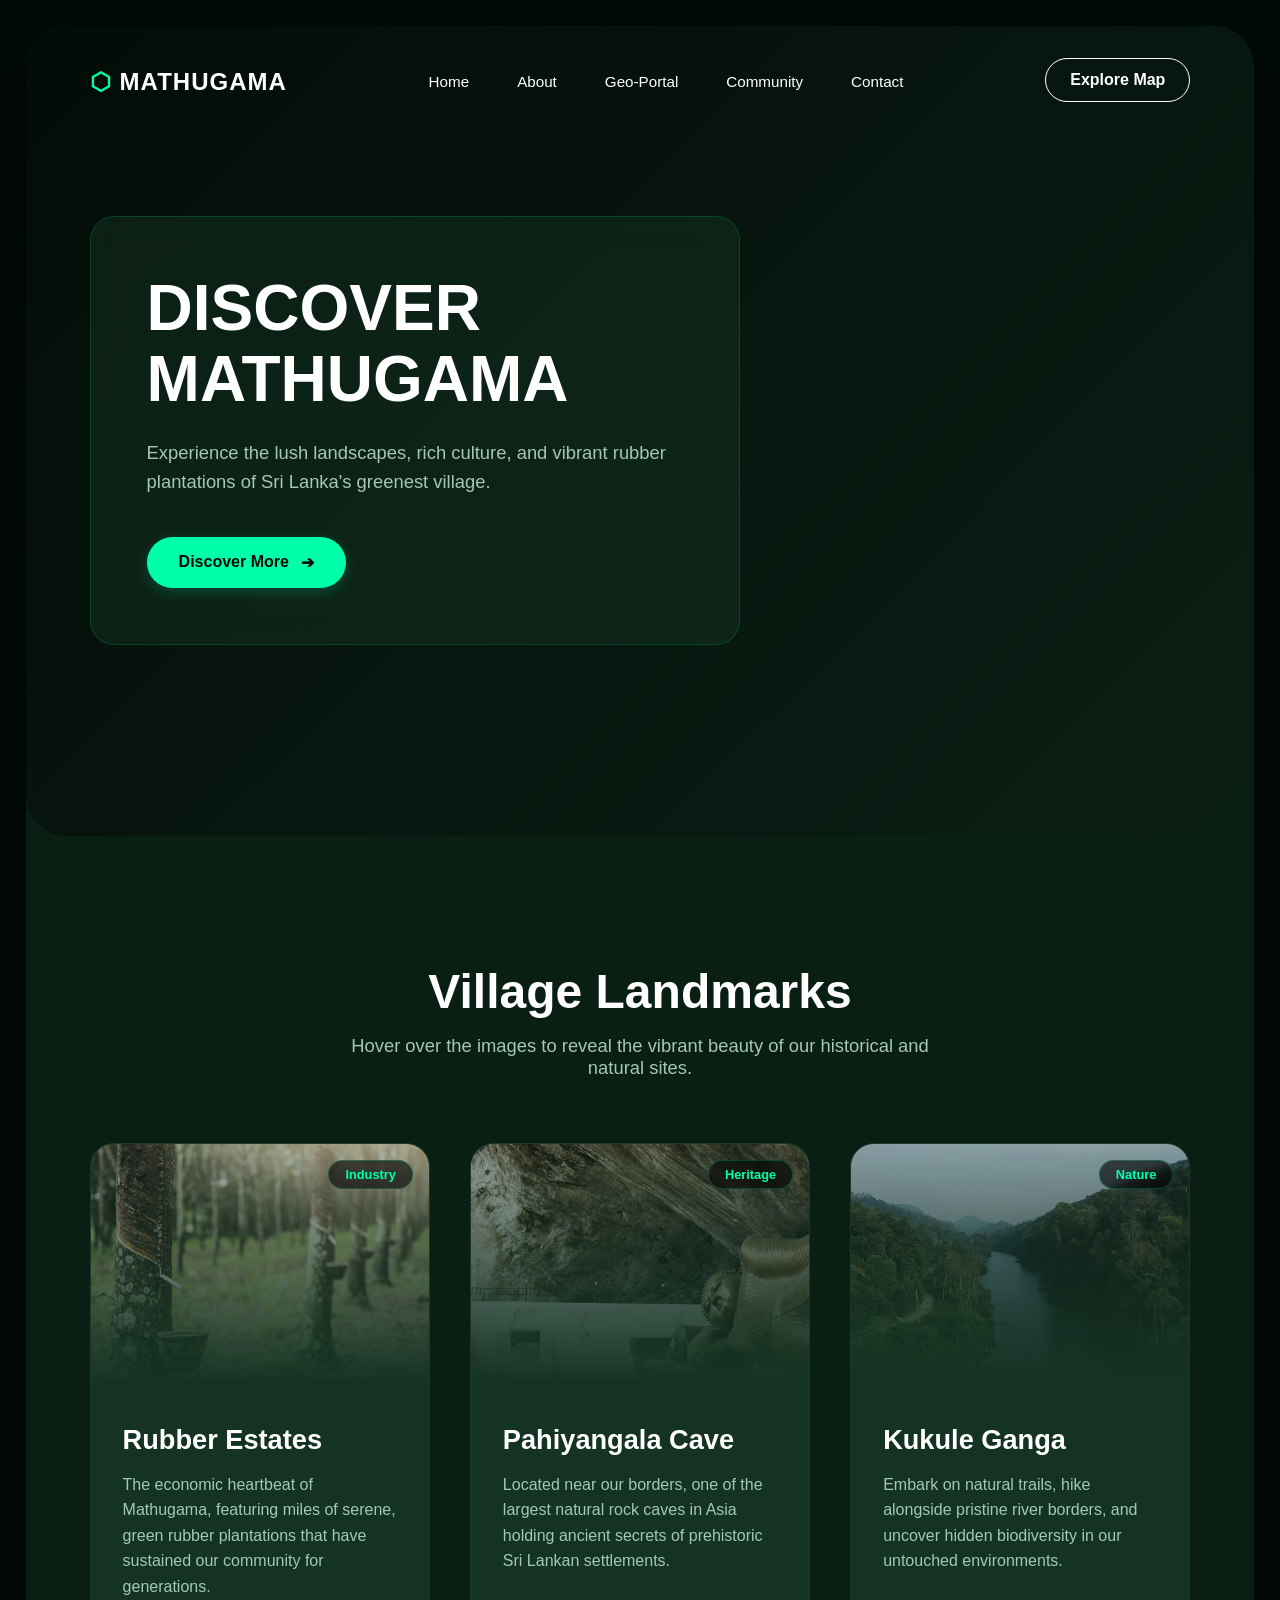
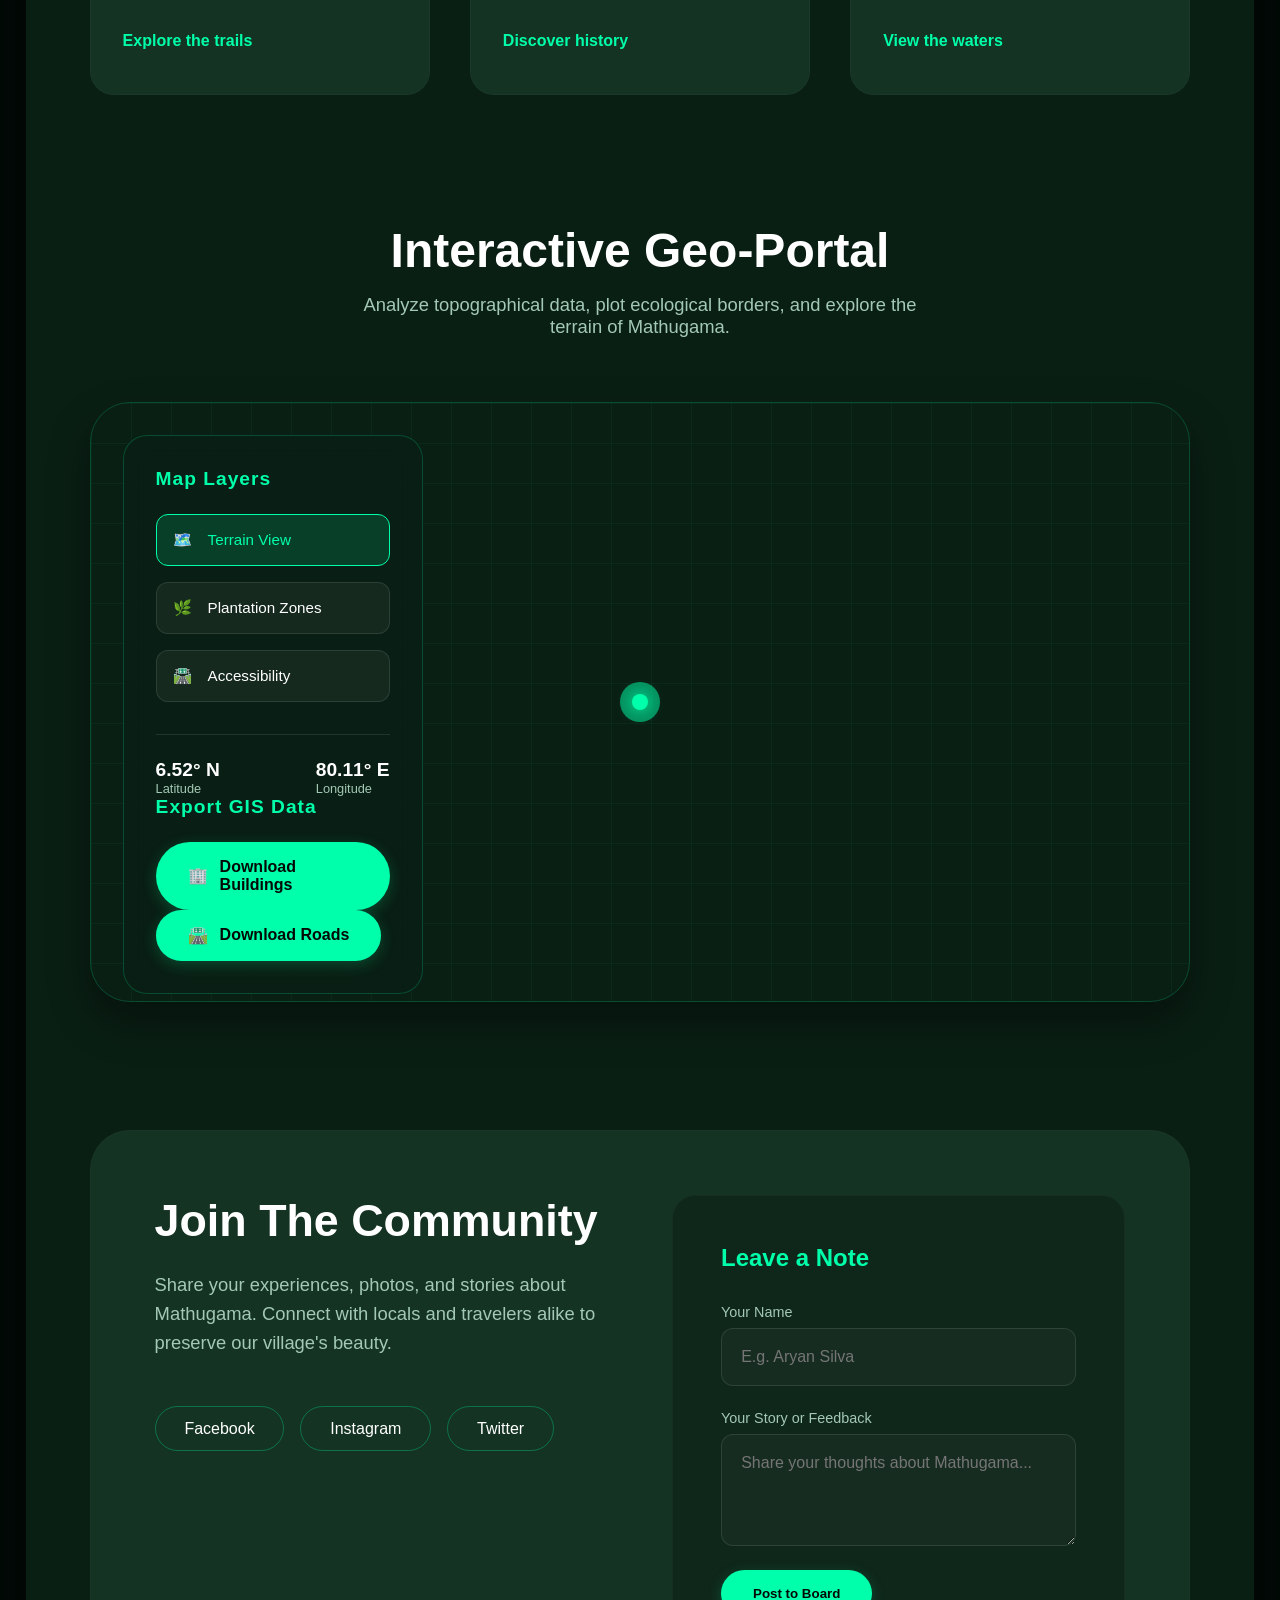
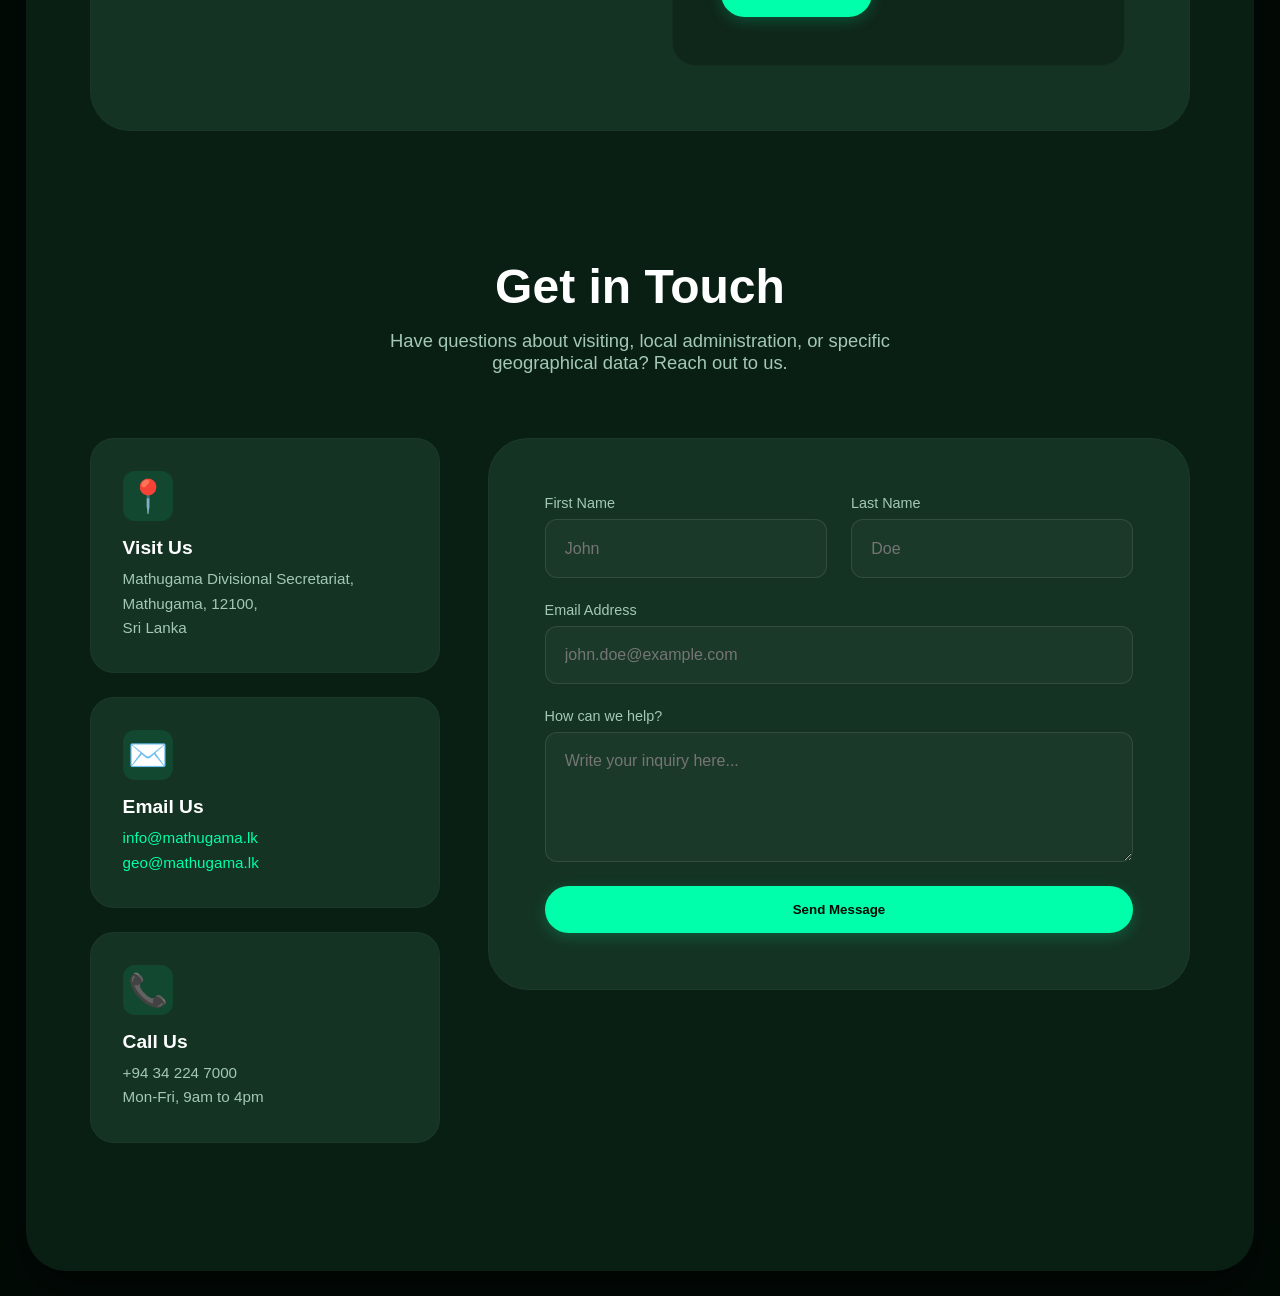
==== commit f2b7362d: "Add dynamic map layers and update layer interaction Added dynamic animated map layers for plantation" ====
--- a/index.html
+++ b/index.html
@@ -32,7 +32,7 @@
         <!-- Hero Section -->
         <section id="home" class="hero">
             <video autoplay loop muted playsinline class="hero-video">
-                <source src="https://cdn.pixabay.com/video/2016/09/21/5320-183786481_tiny.mp4" type="video/mp4">
+                <source src="back.mp4" type="video/mp4">
             </video>
             <div class="hero-overlay"></div>
             
@@ -114,6 +114,51 @@
                 </iframe>
                 
                 <div class="map-grid-overlay"></div>
+                
+                <!-- NEW: Dynamic Animated Map Layers -->
+                <div class="map-custom-layers" id="mapCustomLayers" data-active="terrain">
+                    
+                    <!-- Layer: Plantation Zones -->
+                    <div class="layer-group layer-plantations">
+                        <div class="plantation-zone p-zone-1">
+                            <div class="zone-pulse"></div>
+                            <span class="zone-label">Yatadola Estate</span>
+                        </div>
+                        <div class="plantation-zone p-zone-2">
+                            <div class="zone-pulse"></div>
+                            <span class="zone-label">Pallegoda Estate</span>
+                        </div>
+                        <div class="plantation-zone p-zone-3">
+                            <div class="zone-pulse"></div>
+                            <span class="zone-label">Sirikandura Estate</span>
+                        </div>
+                    </div>
+
+                    <!-- Layer: Infrastructure / Accessibility -->
+                    <div class="layer-group layer-infrastructure">
+                        
+                        <!-- Animated Route to Colombo -->
+                        <div class="colombo-route">
+                            <div class="route-dash-line"></div>
+                            <div class="route-info">
+                                <span class="route-icon">🏙️</span>
+                                <div class="route-text-block">
+                                    <strong>Colombo City</strong>
+                                    <span class="route-dist">Approx. 64 km</span>
+                                </div>
+                            </div>
+                        </div>
+
+                        <!-- Expressway Accessibility Badge -->
+                        <div class="expressway-access">
+                            <div class="icon-box">🛣️</div>
+                            <div>
+                                <strong>Southern Expressway (E01)</strong>
+                                <span>Accessible via Welipenna Interchange (12km)</span>
+                            </div>
+                        </div>
+                    </div>
+                </div>
                 
                 <!-- Floating Map Controls -->
                 <div class="map-controls">
@@ -125,7 +170,7 @@
                         <span class="layer-icon">🌿</span> Plantation Zones
                     </button>
                     <button type="button" class="layer-btn" data-layer="infrastructure">
-                        <span class="layer-icon">🛣️</span> Infrastructure
+                        <span class="layer-icon">🛣️</span> Accessibility
                     </button>
                     
                     <div class="map-stats">
@@ -144,16 +189,16 @@
                         <h4>Export GIS Data</h4>
                         <div class="export-actions">
                             <a href="mathugama_geopackage.zip" download="mathugama_buildings.zip" class="btn-primary export-btn">
-                                <span>🏢</span> Download Buildings (.zip)
+                                <span>🏢</span> Download Buildings
                             </a>
                             <a href="msthugama road.zip" download="mathugama_roads.zip" class="btn-primary export-btn secondary">
-                                <span>🛣️</span> Download Road Network (.zip)
+                                <span>🛣️</span> Download Roads
                             </a>
                         </div>
                     </div>
                 </div>
 
-                <!-- Animated Map Marker -->
+                <!-- Animated Map Marker (Unchanged & Centered) -->
                 <div class="map-marker" style="top: 50%; left: 50%; transform: translate(-50%, -50%);">
                     <div class="pulse-ring"></div>
                     <div class="marker-dot"></div>
@@ -252,11 +297,17 @@
     </main>
 
     <script>
-        // Layer switch interaction
+        // Layer switch interaction (Updated for Overlays)
         document.querySelectorAll('.layer-btn').forEach(button => {
             button.addEventListener('click', () => {
+                // 1. Remove active class from all buttons
                 document.querySelectorAll('.layer-btn').forEach(b => b.classList.remove('active'));
+                // 2. Add active class to clicked button
                 button.classList.add('active');
+                
+                // 3. Change the data-active attribute on the custom layers container
+                const selectedLayer = button.getAttribute('data-layer');
+                document.getElementById('mapCustomLayers').setAttribute('data-active', selectedLayer);
             });
         });
     </script>
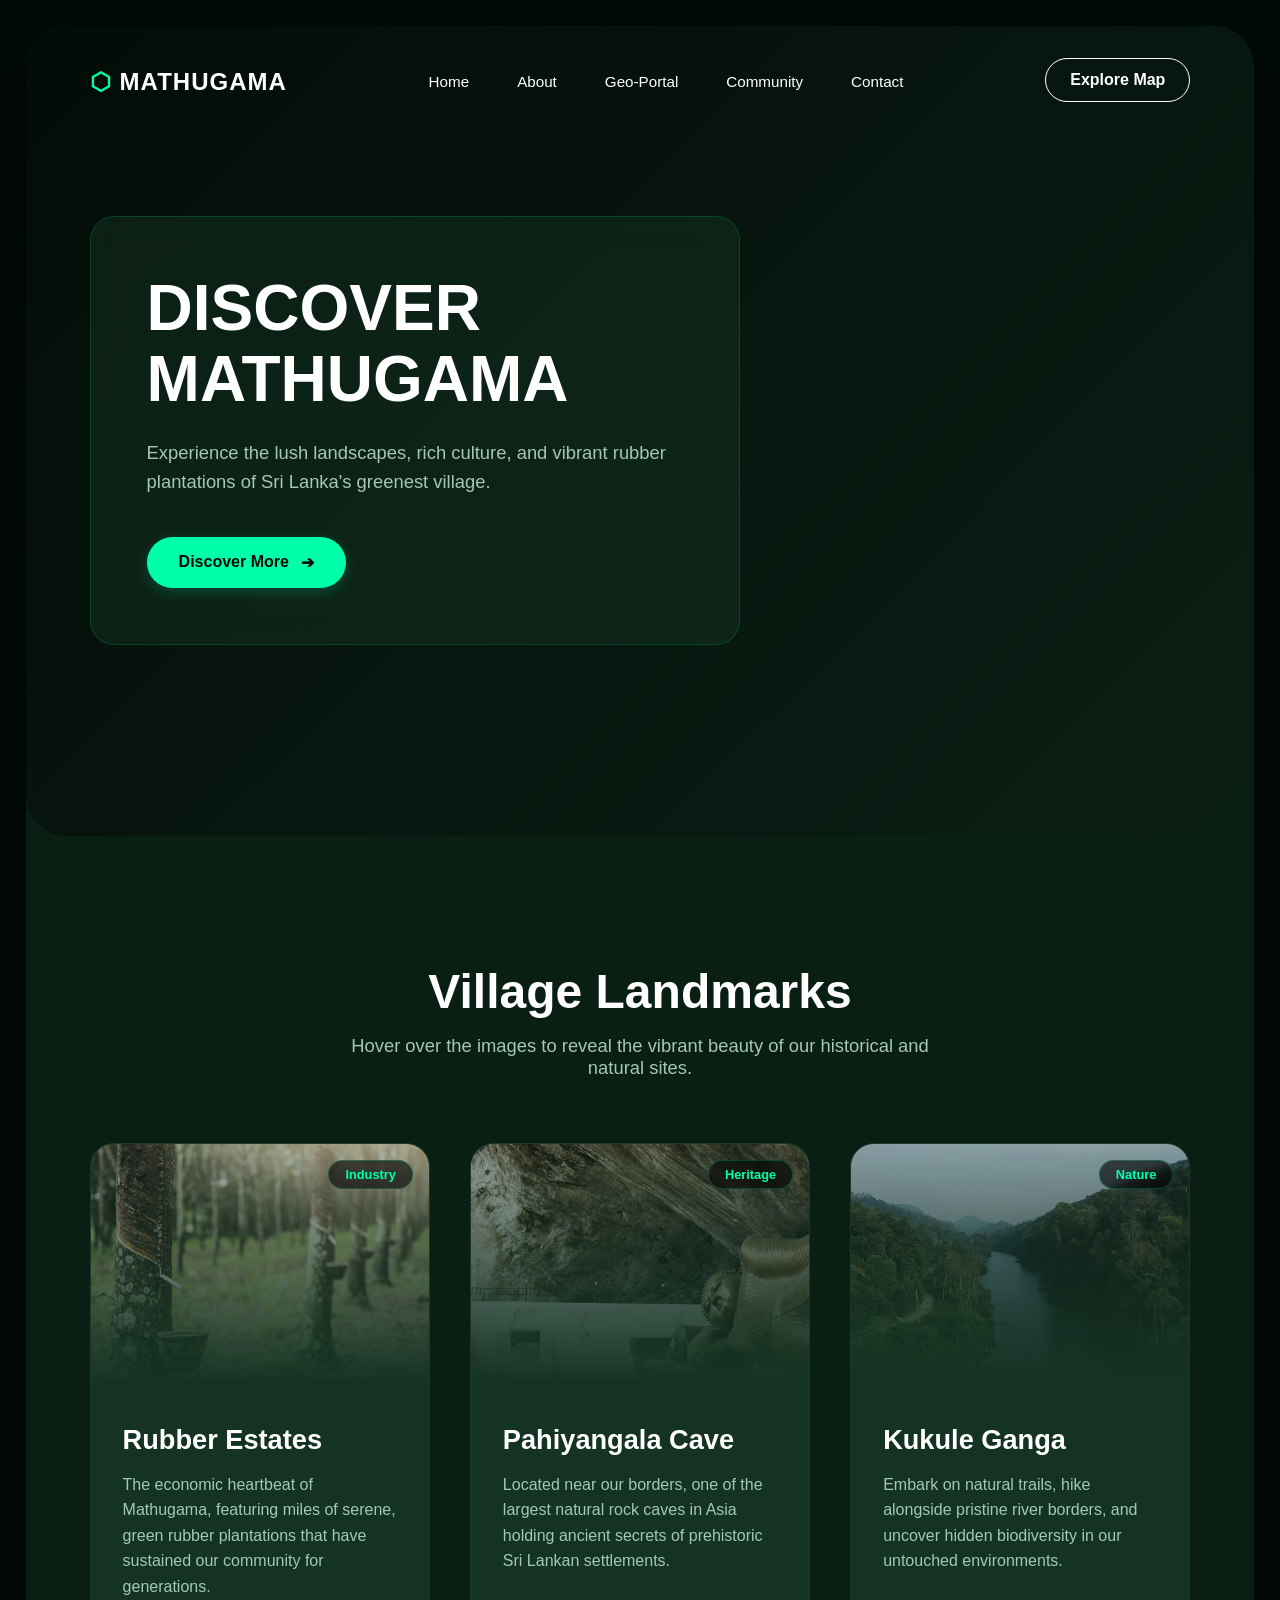
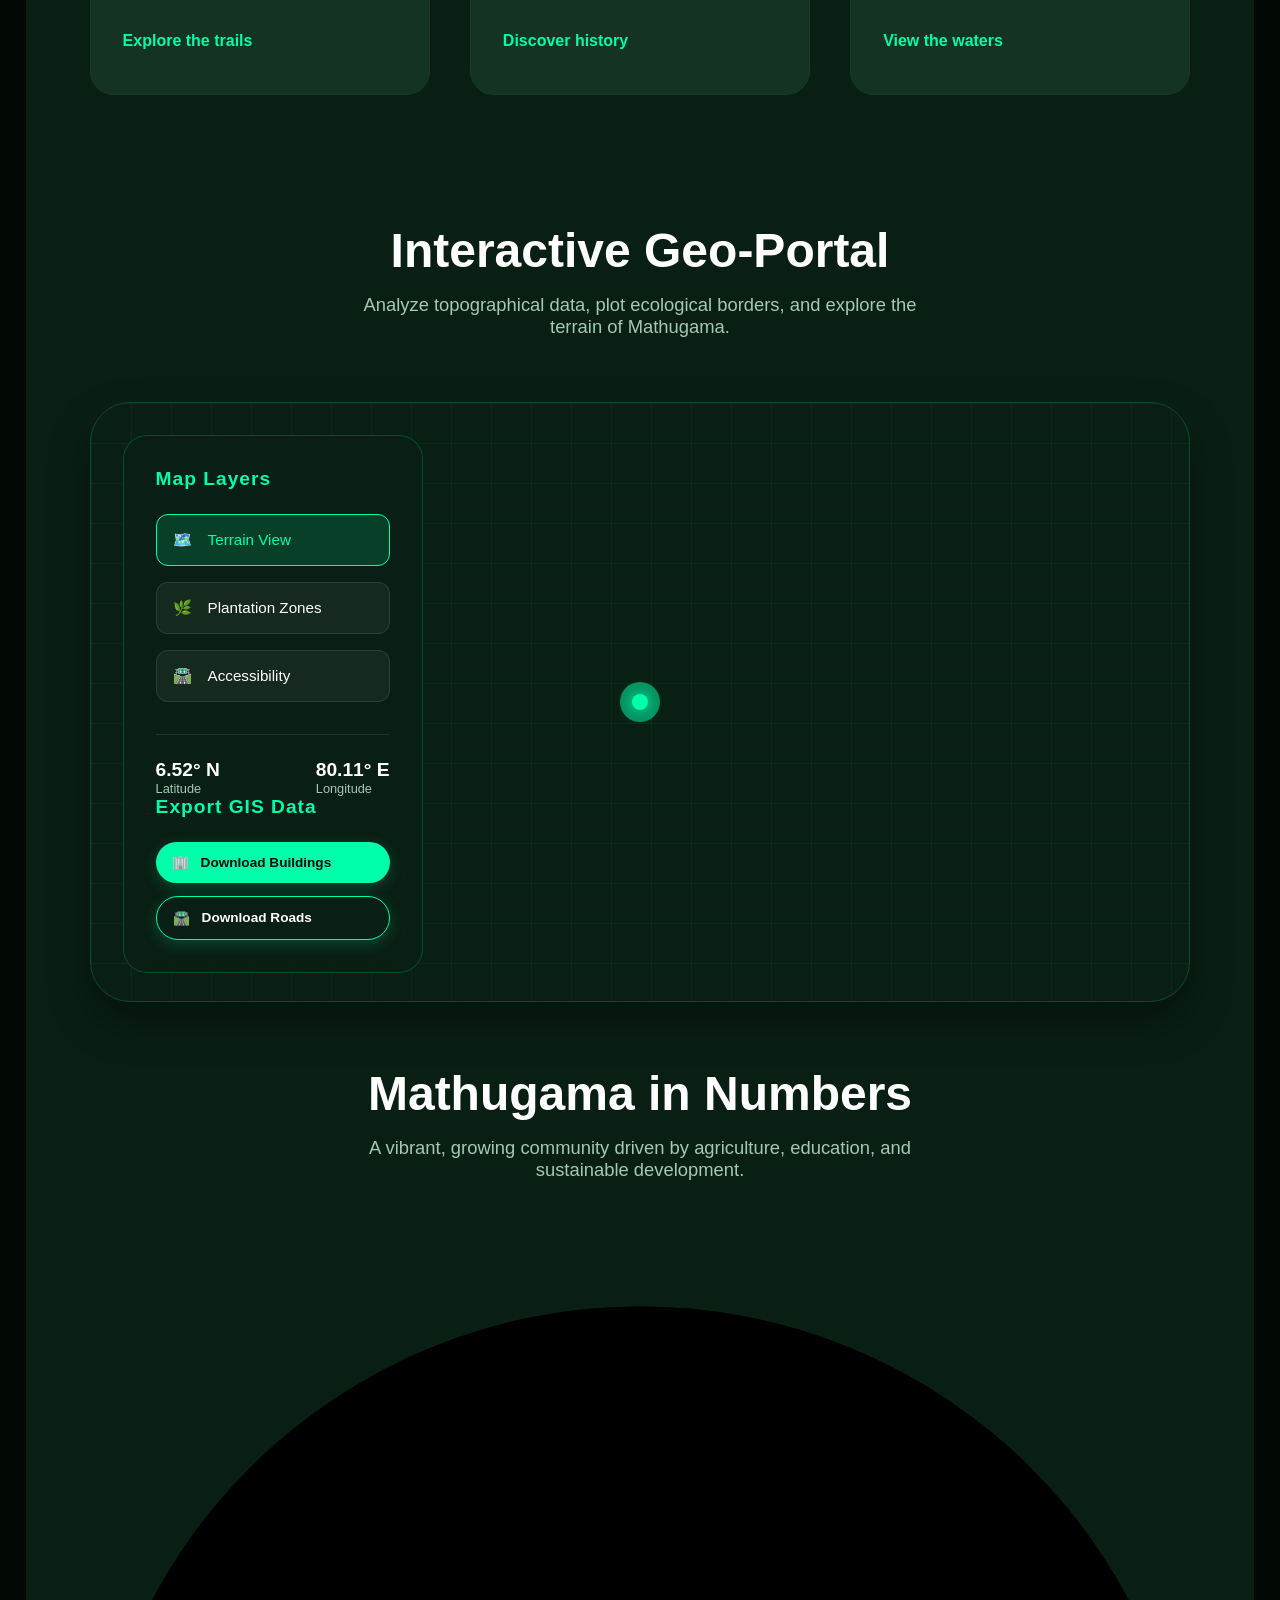
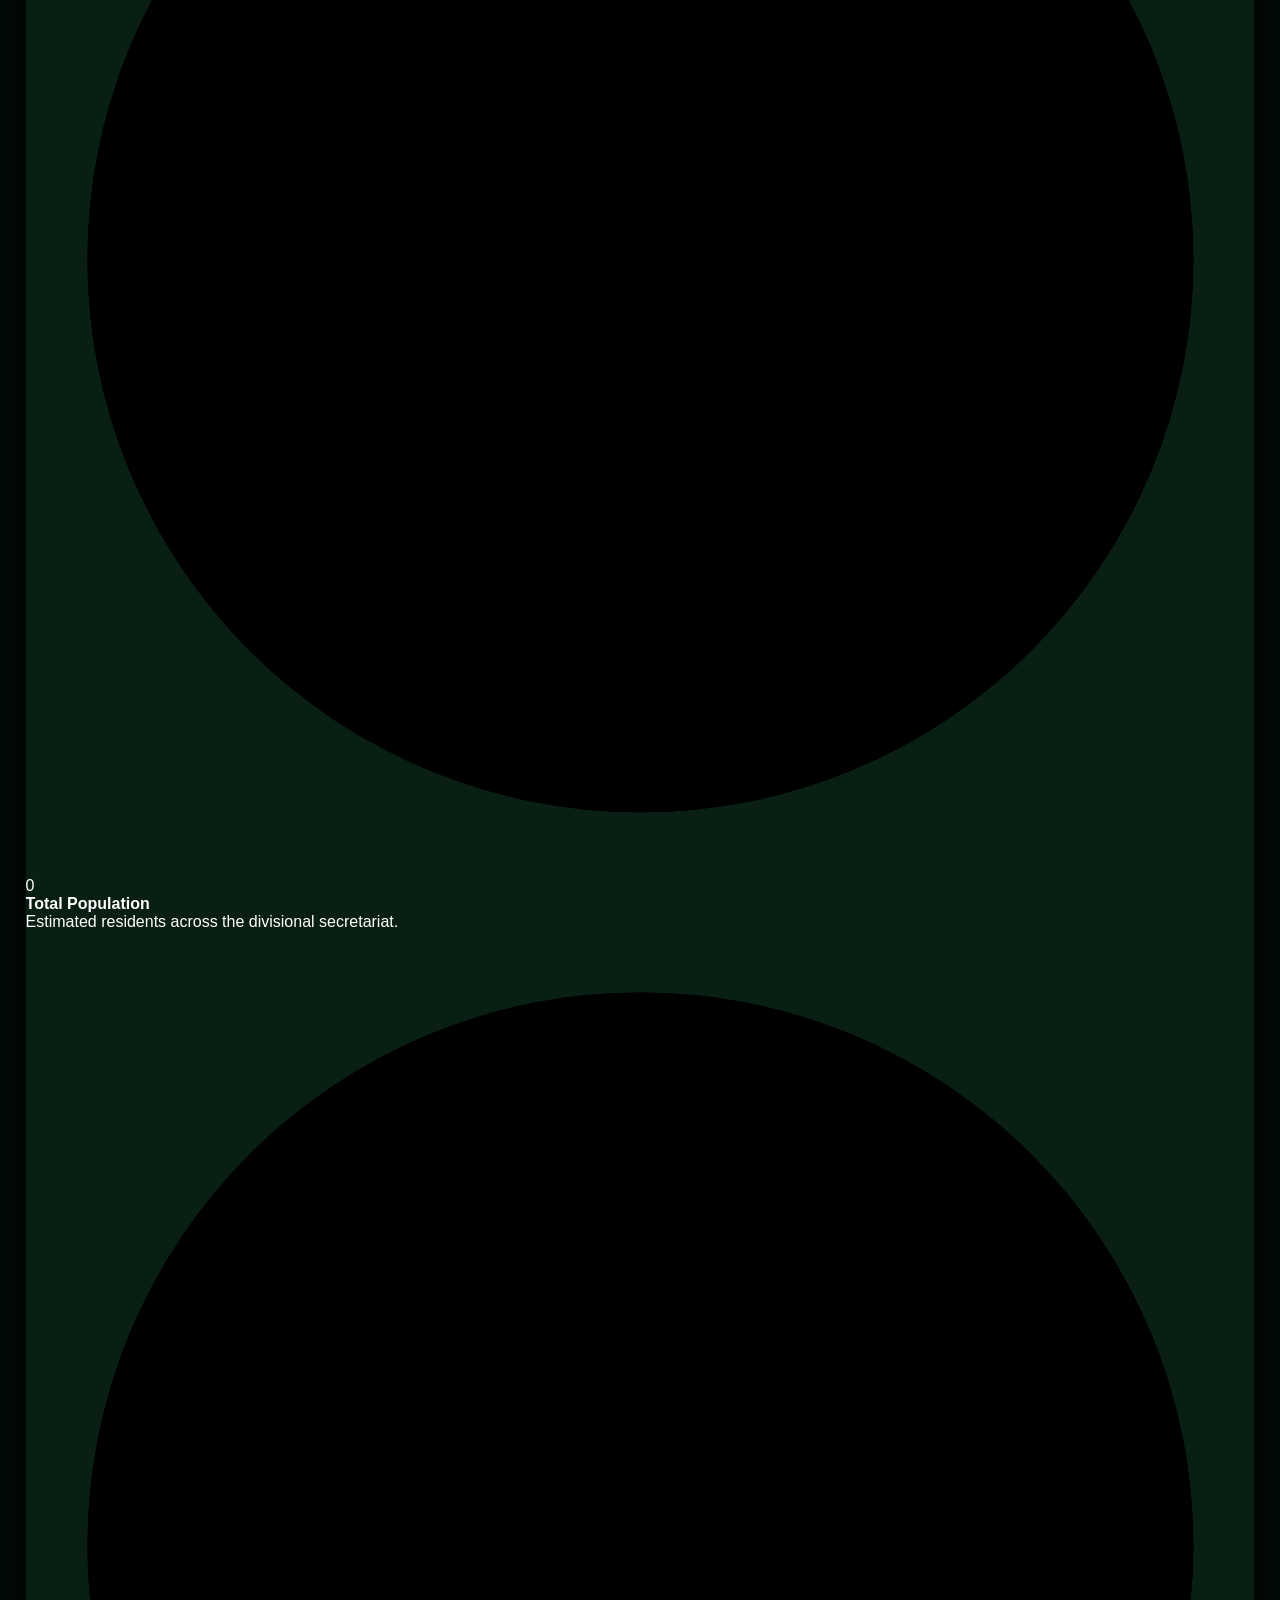
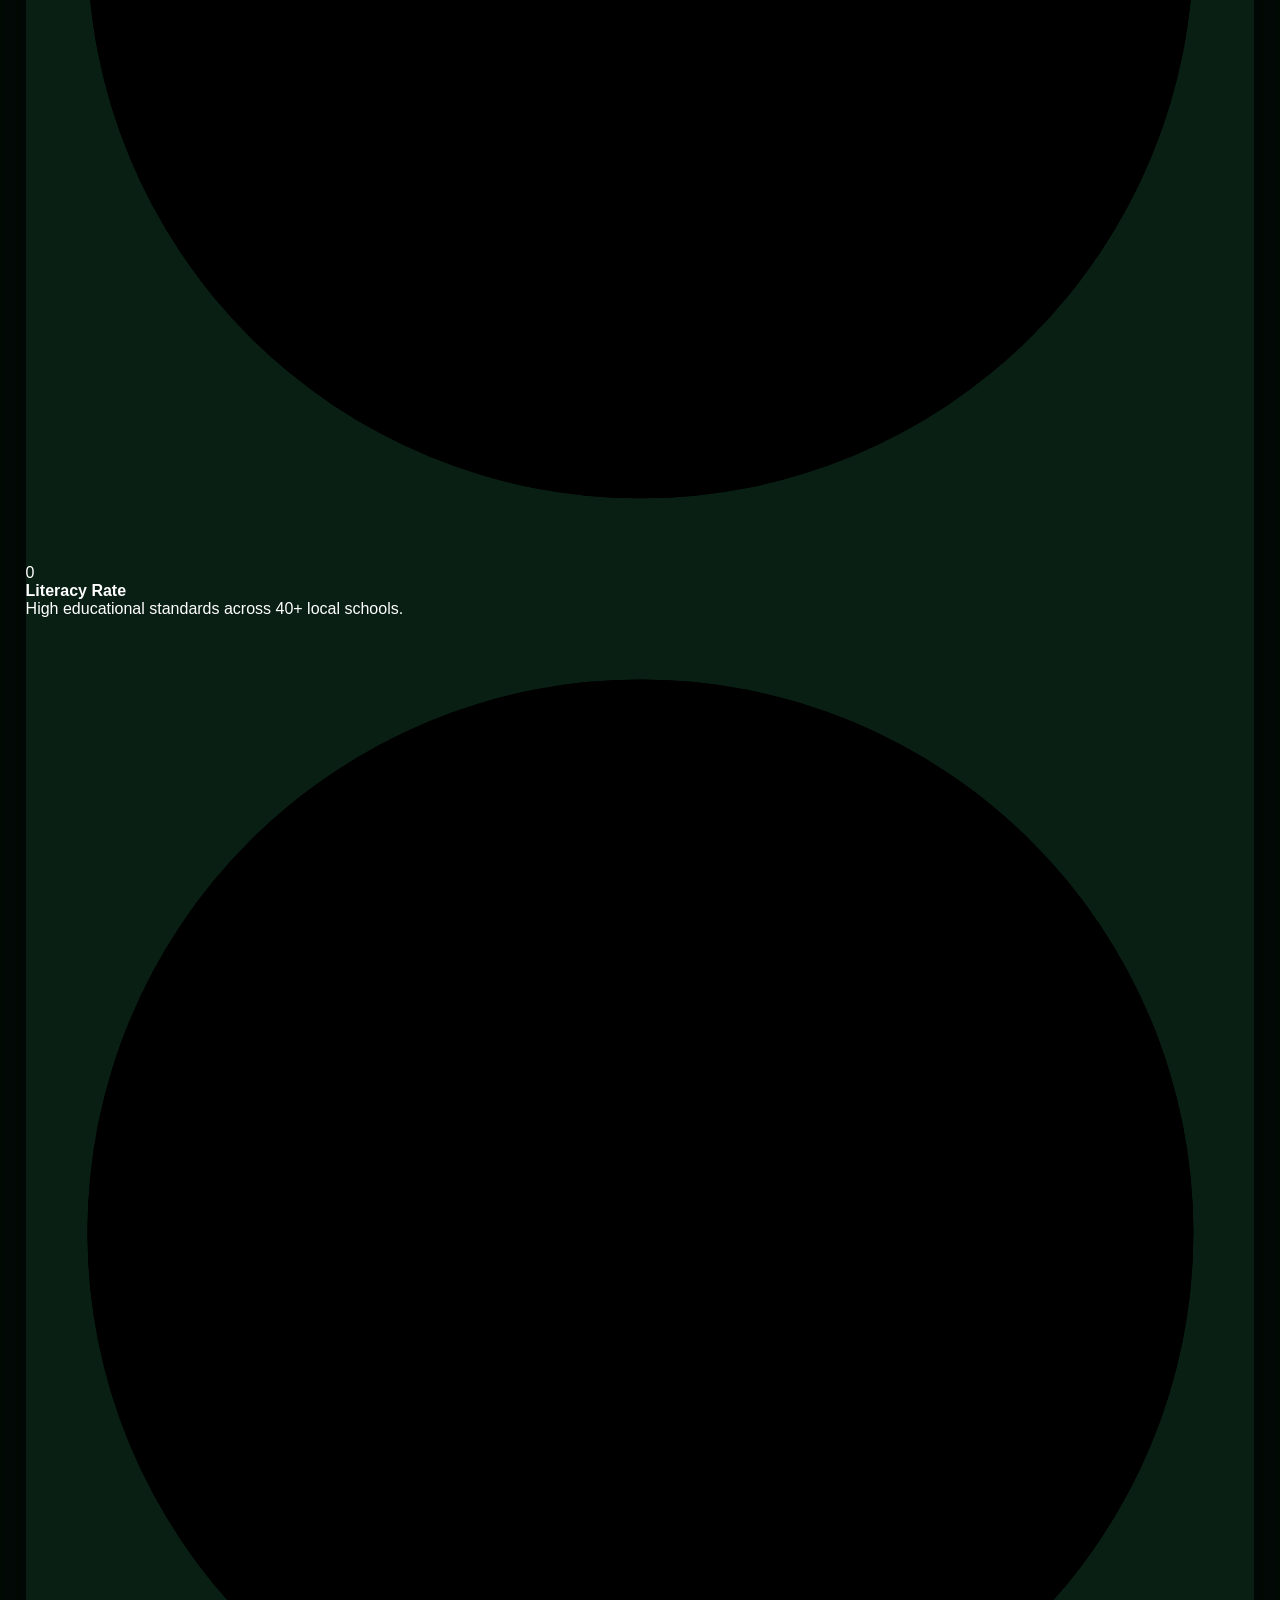
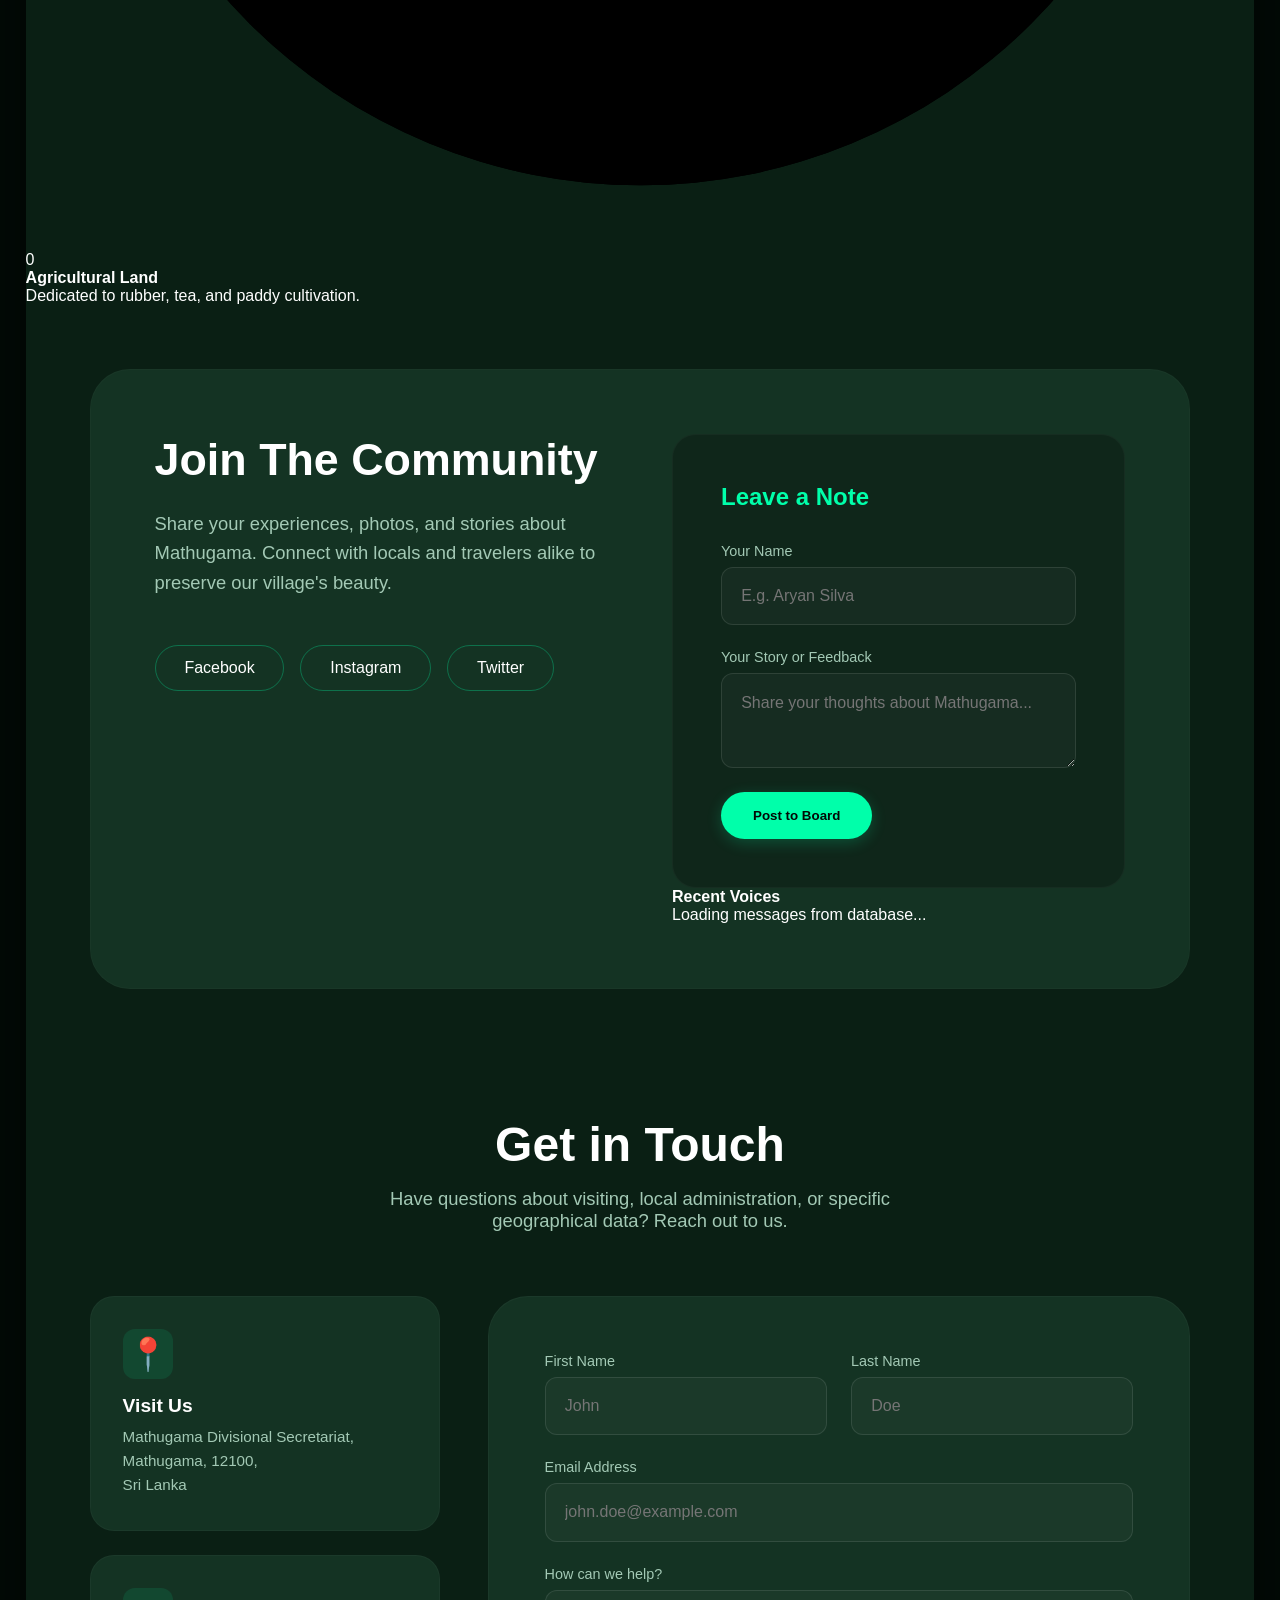
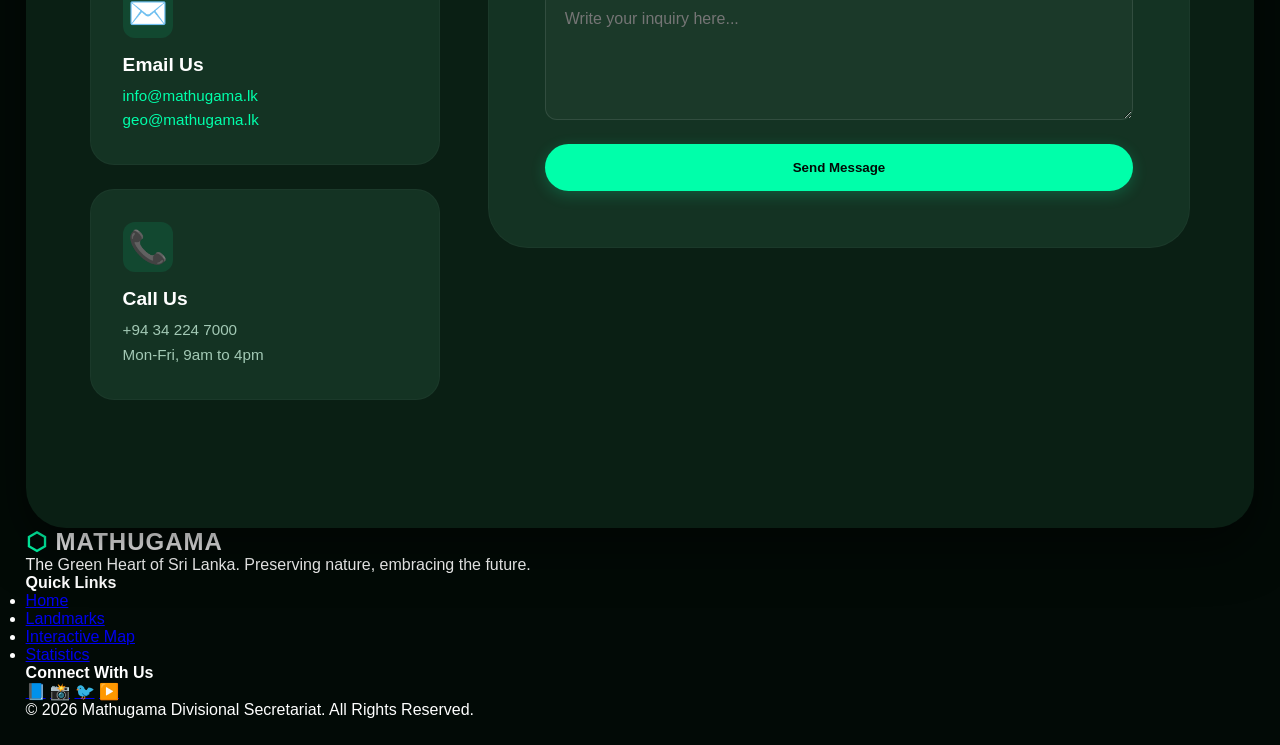
==== commit a8f46de6: "Add demographics section and update community board Added a new demographics section with statistics" ====
--- a/index.html
+++ b/index.html
@@ -205,7 +205,54 @@
                 </div>
             </div>
         </section>
-
+        <!-- Socio-Economic & Demographics Section -->
+        <section id="demographics" class="stats-section">
+            <div class="section-header animate-on-scroll">
+                <h2>Mathugama in Numbers</h2>
+                <p>A vibrant, growing community driven by agriculture, education, and sustainable development.</p>
+            </div>
+            
+            <div class="stats-grid">
+                <!-- Stat 1 -->
+                <div class="stat-box animate-on-scroll" style="--delay: 0.1s">
+                    <div class="stat-circle">
+                        <svg viewBox="0 0 100 100">
+                            <circle class="bg" cx="50" cy="50" r="45"></circle>
+                            <circle class="progress" cx="50" cy="50" r="45" style="--percent: 85;"></circle>
+                        </svg>
+                        <div class="stat-number" data-target="85000">0</div>
+                    </div>
+                    <h4>Total Population</h4>
+                    <p>Estimated residents across the divisional secretariat.</p>
+                </div>
+
+                <!-- Stat 2 -->
+                <div class="stat-box animate-on-scroll" style="--delay: 0.3s">
+                    <div class="stat-circle">
+                        <svg viewBox="0 0 100 100">
+                            <circle class="bg" cx="50" cy="50" r="45"></circle>
+                            <circle class="progress" cx="50" cy="50" r="45" style="--percent: 96;"></circle>
+                        </svg>
+                        <div class="stat-number" data-target="96" data-suffix="%">0</div>
+                    </div>
+                    <h4>Literacy Rate</h4>
+                    <p>High educational standards across 40+ local schools.</p>
+                </div>
+
+                <!-- Stat 3 -->
+                <div class="stat-box animate-on-scroll" style="--delay: 0.5s">
+                    <div class="stat-circle">
+                        <svg viewBox="0 0 100 100">
+                            <circle class="bg" cx="50" cy="50" r="45"></circle>
+                            <circle class="progress" cx="50" cy="50" r="45" style="--percent: 65;"></circle>
+                        </svg>
+                        <div class="stat-number" data-target="65" data-suffix="%">0</div>
+                    </div>
+                    <h4>Agricultural Land</h4>
+                    <p>Dedicated to rubber, tea, and paddy cultivation.</p>
+                </div>
+            </div>
+        </section>
         <!-- Community Section -->
         <section id="community" class="community-section">
             <div class="community-layout animate-on-scroll">
@@ -219,21 +266,33 @@
                     </div>
                 </div>
                 
-                <div class="community-board">
-                    <form class="comment-form" onsubmit="event.preventDefault(); alert('Thank you for sharing your thoughts!'); this.reset();">
-                        <h4>Leave a Note</h4>
-                        <div class="input-group">
-                            <label for="community-name">Your Name</label>
-                            <input type="text" id="community-name" placeholder="E.g. Aryan Silva" required>
-                            <span class="focus-border"></span>
-                        </div>
-                        <div class="input-group">
-                            <label for="community-note">Your Story or Feedback</label>
-                            <textarea id="community-note" rows="4" placeholder="Share your thoughts about Mathugama..." required></textarea>
-                            <span class="focus-border"></span>
-                        </div>
-                        <button type="submit" class="btn-primary">Post to Board</button>
-                    </form>
+                <div class="community-board-wrapper">
+                    <!-- The Input Form -->
+                    <div class="community-board">
+                        <form id="communityForm" class="comment-form">
+                            <h4>Leave a Note</h4>
+                            <div class="input-group">
+                                <label for="community-name">Your Name</label>
+                                <input type="text" id="community-name" placeholder="E.g. Aryan Silva" required>
+                                <span class="focus-border"></span>
+                            </div>
+                            <div class="input-group">
+                                <label for="community-note">Your Story or Feedback</label>
+                                <textarea id="community-note" rows="3" placeholder="Share your thoughts about Mathugama..." required></textarea>
+                                <span class="focus-border"></span>
+                            </div>
+                            <button type="submit" class="btn-primary" id="submitBtn">Post to Board</button>
+                        </form>
+                    </div>
+
+                    <!-- The Live Forum Display -->
+                    <div class="recent-messages-container">
+                        <h4>Recent Voices</h4>
+                        <div class="messages-feed" id="messagesFeed">
+                            <!-- Messages will be injected here via JavaScript -->
+                            <div class="loading-text">Loading messages from database...</div>
+                        </div>
+                    </div>
                 </div>
             </div>
         </section>
@@ -295,7 +354,40 @@
         </section>
 
     </main>
-
+    <!-- Footer -->
+    <footer class="site-footer">
+        <div class="footer-grid">
+            <div class="footer-brand">
+                <div class="logo">
+                    <span class="logo-icon">⬡</span> MATHUGAMA
+                </div>
+                <p>The Green Heart of Sri Lanka. Preserving nature, embracing the future.</p>
+            </div>
+            
+            <div class="footer-links">
+                <h4>Quick Links</h4>
+                <ul>
+                    <li><a href="#home">Home</a></li>
+                    <li><a href="#about">Landmarks</a></li>
+                    <li><a href="#geo-portal">Interactive Map</a></li>
+                    <li><a href="#demographics">Statistics</a></li>
+                </ul>
+            </div>
+            
+            <div class="footer-social">
+                <h4>Connect With Us</h4>
+                <div class="social-icons">
+                    <a href="#" aria-label="Facebook">📘</a>
+                    <a href="#" aria-label="Instagram">📸</a>
+                    <a href="#" aria-label="Twitter">🐦</a>
+                    <a href="#" aria-label="YouTube">▶️</a>
+                </div>
+            </div>
+        </div>
+        <div class="footer-bottom">
+            <p>&copy; 2026 Mathugama Divisional Secretariat. All Rights Reserved.</p>
+        </div>
+    </footer>
     <script>
         // Layer switch interaction (Updated for Overlays)
         document.querySelectorAll('.layer-btn').forEach(button => {
--- a/style.css
+++ b/style.css
@@ -818,4 +818,229 @@
         border: none;
         border-bottom: 1px solid rgba(0, 255, 170, 0.2);
     }
-}+}
+/* ========================================================
+   NEW: DYNAMIC ANIMATED MAP OVERLAYS
+   ======================================================== */
+
+.map-custom-layers {
+    position: absolute;
+    top: 0;
+    left: 0;
+    width: 100%;
+    height: 100%;
+    pointer-events: none; /* Let clicks pass through to the real map */
+    z-index: 6; /* Above the grid, below the controls */
+}
+
+/* Base Layer Group Styles */
+.layer-group {
+    position: absolute;
+    inset: 0;
+    opacity: 0;
+    visibility: hidden;
+    transition: all 0.6s var(--ease-out-expo);
+}
+
+/* Activation Logic via Data Attributes */
+.map-custom-layers[data-active="plantations"] .layer-plantations,
+.map-custom-layers[data-active="infrastructure"] .layer-infrastructure {
+    opacity: 1;
+    visibility: visible;
+}
+
+/* --- Plantation Zones Layer --- */
+.plantation-zone {
+    position: absolute;
+    display: flex;
+    align-items: center;
+    justify-content: center;
+}
+
+/* Rough geographical plotting around Mathugama Center */
+.p-zone-1 { top: 25%; left: 65%; } /* North East */
+.p-zone-2 { top: 70%; left: 35%; } /* South West */
+.p-zone-3 { top: 40%; left: 20%; } /* West */
+
+.zone-pulse {
+    width: 90px;
+    height: 90px;
+    background: rgba(0, 255, 170, 0.15);
+    border: 2px dashed var(--accent-mint);
+    border-radius: 45%;
+    animation: pulse-zone 6s infinite linear;
+    transition: all 0.4s ease;
+}
+
+@keyframes pulse-zone {
+    0% { transform: scale(0.8) rotate(0deg); opacity: 0.4; }
+    50% { transform: scale(1.1) rotate(180deg); opacity: 0.8; }
+    100% { transform: scale(0.8) rotate(360deg); opacity: 0.4; }
+}
+
+.zone-label {
+    position: absolute;
+    background: rgba(20, 51, 35, 0.95);
+    padding: 0.4rem 1rem;
+    border-radius: 20px;
+    border: 1px solid rgba(0, 255, 170, 0.5);
+    font-size: 0.85rem;
+    font-weight: 600;
+    color: var(--text-light);
+    box-shadow: 0 4px 15px rgba(0,0,0,0.4);
+    white-space: nowrap;
+    opacity: 0; /* Hidden by default, animated in */
+}
+
+/* Animate labels in when plantation layer is active */
+.map-custom-layers[data-active="plantations"] .plantation-zone:nth-child(1) .zone-label { animation: popUpLabel 0.6s var(--ease-out-expo) 0.1s forwards; }
+.map-custom-layers[data-active="plantations"] .plantation-zone:nth-child(2) .zone-label { animation: popUpLabel 0.6s var(--ease-out-expo) 0.3s forwards; }
+.map-custom-layers[data-active="plantations"] .plantation-zone:nth-child(3) .zone-label { animation: popUpLabel 0.6s var(--ease-out-expo) 0.5s forwards; }
+
+@keyframes popUpLabel {
+    from { opacity: 0; transform: translateY(10px); }
+    to { opacity: 1; transform: translateY(-35px); }
+}
+
+
+/* --- Infrastructure / Accessibility Layer --- */
+
+/* Colombo Distance Tracker */
+.colombo-route {
+    position: absolute;
+    top: 5%;
+    left: 20%;
+    display: flex;
+    align-items: flex-start;
+}
+
+/* Animated dashed line pointing towards Colombo (North West) */
+.route-dash-line {
+    width: 4px;
+    height: 0px; 
+    background: repeating-linear-gradient(
+        to bottom,
+        var(--accent-mint) 0,
+        var(--accent-mint) 12px,
+        transparent 12px,
+        transparent 24px
+    );
+    transform: rotate(-40deg);
+    transform-origin: top left;
+    opacity: 0;
+    box-shadow: 0 0 10px rgba(0, 255, 170, 0.4);
+}
+
+/* Slide line down when active */
+.map-custom-layers[data-active="infrastructure"] .route-dash-line {
+    height: 200px;
+    opacity: 0.7;
+    transition: height 1.2s var(--ease-out-expo), opacity 0.5s ease;
+    animation: dashScroll 2s infinite linear 1.2s; /* Start moving after extending */
+}
+
+@keyframes dashScroll {
+    from { background-position: 0 0; }
+    to { background-position: 0 48px; }
+}
+
+/* Distance Text Tag */
+.route-info {
+    background: var(--bg-card);
+    border: 1px solid var(--accent-mint);
+    padding: 0.8rem 1.2rem;
+    border-radius: var(--radius-md);
+    display: flex;
+    align-items: center;
+    gap: 1rem;
+    position: absolute;
+    top: -20px;
+    left: -20px;
+    opacity: 0;
+    box-shadow: 0 10px 30px rgba(0,0,0,0.5);
+    white-space: nowrap;
+}
+
+.route-text-block strong {
+    display: block;
+    color: var(--text-light);
+    font-size: 1rem;
+}
+.route-dist {
+    color: var(--accent-mint);
+    font-size: 0.85rem;
+    font-weight: 700;
+}
+
+/* Slide in text from the left */
+.map-custom-layers[data-active="infrastructure"] .route-info {
+    animation: slideInColombo 0.8s var(--ease-out-expo) 0.6s forwards;
+}
+
+@keyframes slideInColombo {
+    from { opacity: 0; transform: translate(-80%, -20px); }
+    to { opacity: 1; transform: translate(-100%, -20px); } /* Offset to side of the line */
+}
+
+/* Expressway Access Note */
+.expressway-access {
+    position: absolute;
+    bottom: 15%;
+    right: 5%;
+    background: rgba(10, 31, 20, 0.95);
+    border-left: 3px solid var(--accent-mint);
+    padding: 1rem 1.5rem;
+    border-radius: var(--radius-sm);
+    display: flex;
+    align-items: center;
+    gap: 1rem;
+    box-shadow: 0 10px 30px rgba(0,0,0,0.5);
+    opacity: 0;
+}
+
+.expressway-access .icon-box {
+    background: rgba(0, 255, 170, 0.1);
+    padding: 0.8rem;
+    border-radius: 8px;
+    font-size: 1.5rem;
+}
+
+.expressway-access strong {
+    display: block;
+    color: var(--text-light);
+    margin-bottom: 0.2rem;
+}
+
+.expressway-access span {
+    color: var(--text-muted);
+    font-size: 0.85rem;
+}
+
+.map-custom-layers[data-active="infrastructure"] .expressway-access {
+    animation: slideLeftAccess 0.8s var(--ease-out-expo) 0.8s forwards;
+}
+
+@keyframes slideLeftAccess {
+    from { opacity: 0; transform: translateX(40px); }
+    to { opacity: 1; transform: translateX(0); }
+}
+
+/* Update map-export layout slightly to fit new buttons nicely */
+.export-actions {
+    display: flex;
+    flex-direction: column;
+    gap: 0.8rem;
+}
+.export-btn {
+    font-size: 0.85rem;
+    padding: 0.8rem 1rem;
+}
+.export-btn.secondary {
+    background: transparent;
+    border: 1px solid var(--accent-mint);
+    color: var(--text-light);
+}
+.export-btn.secondary:hover {
+    background: rgba(0, 255, 170, 0.1);
+    color: var(--accent-mint);
+}
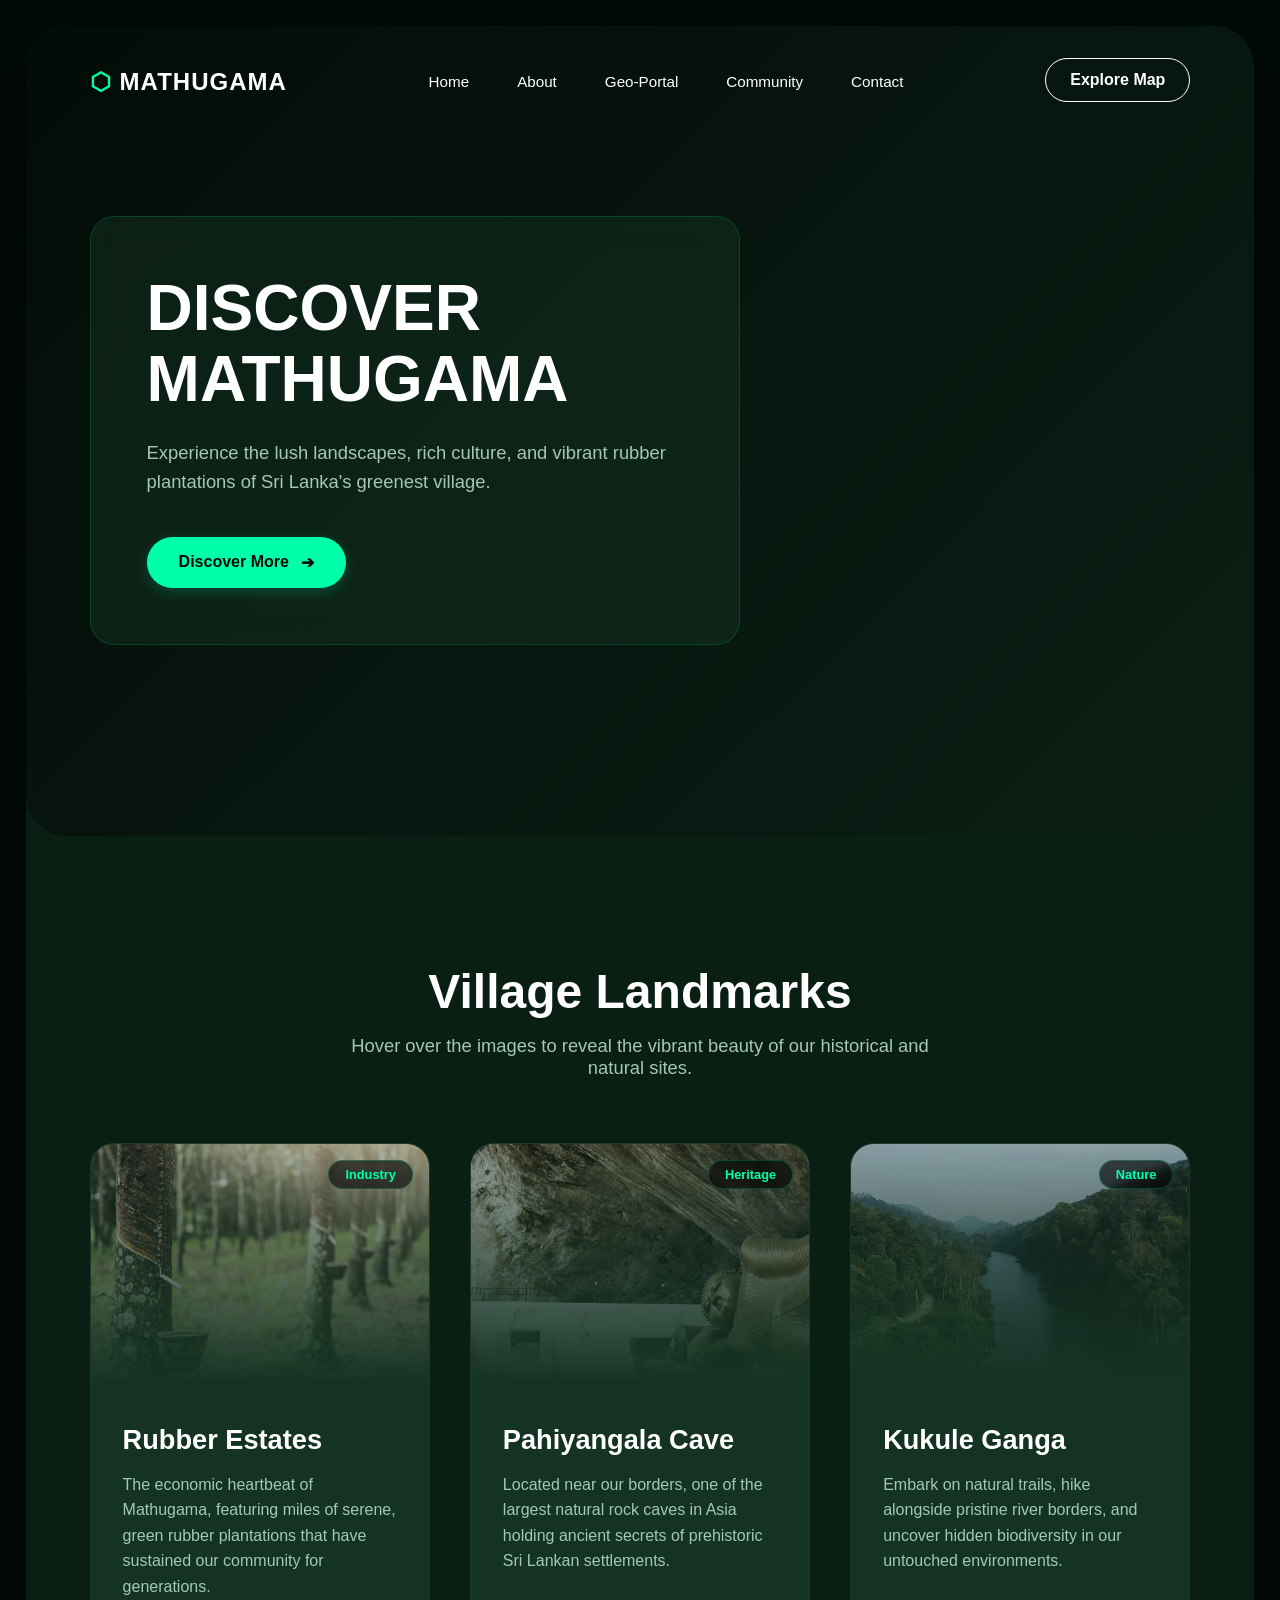
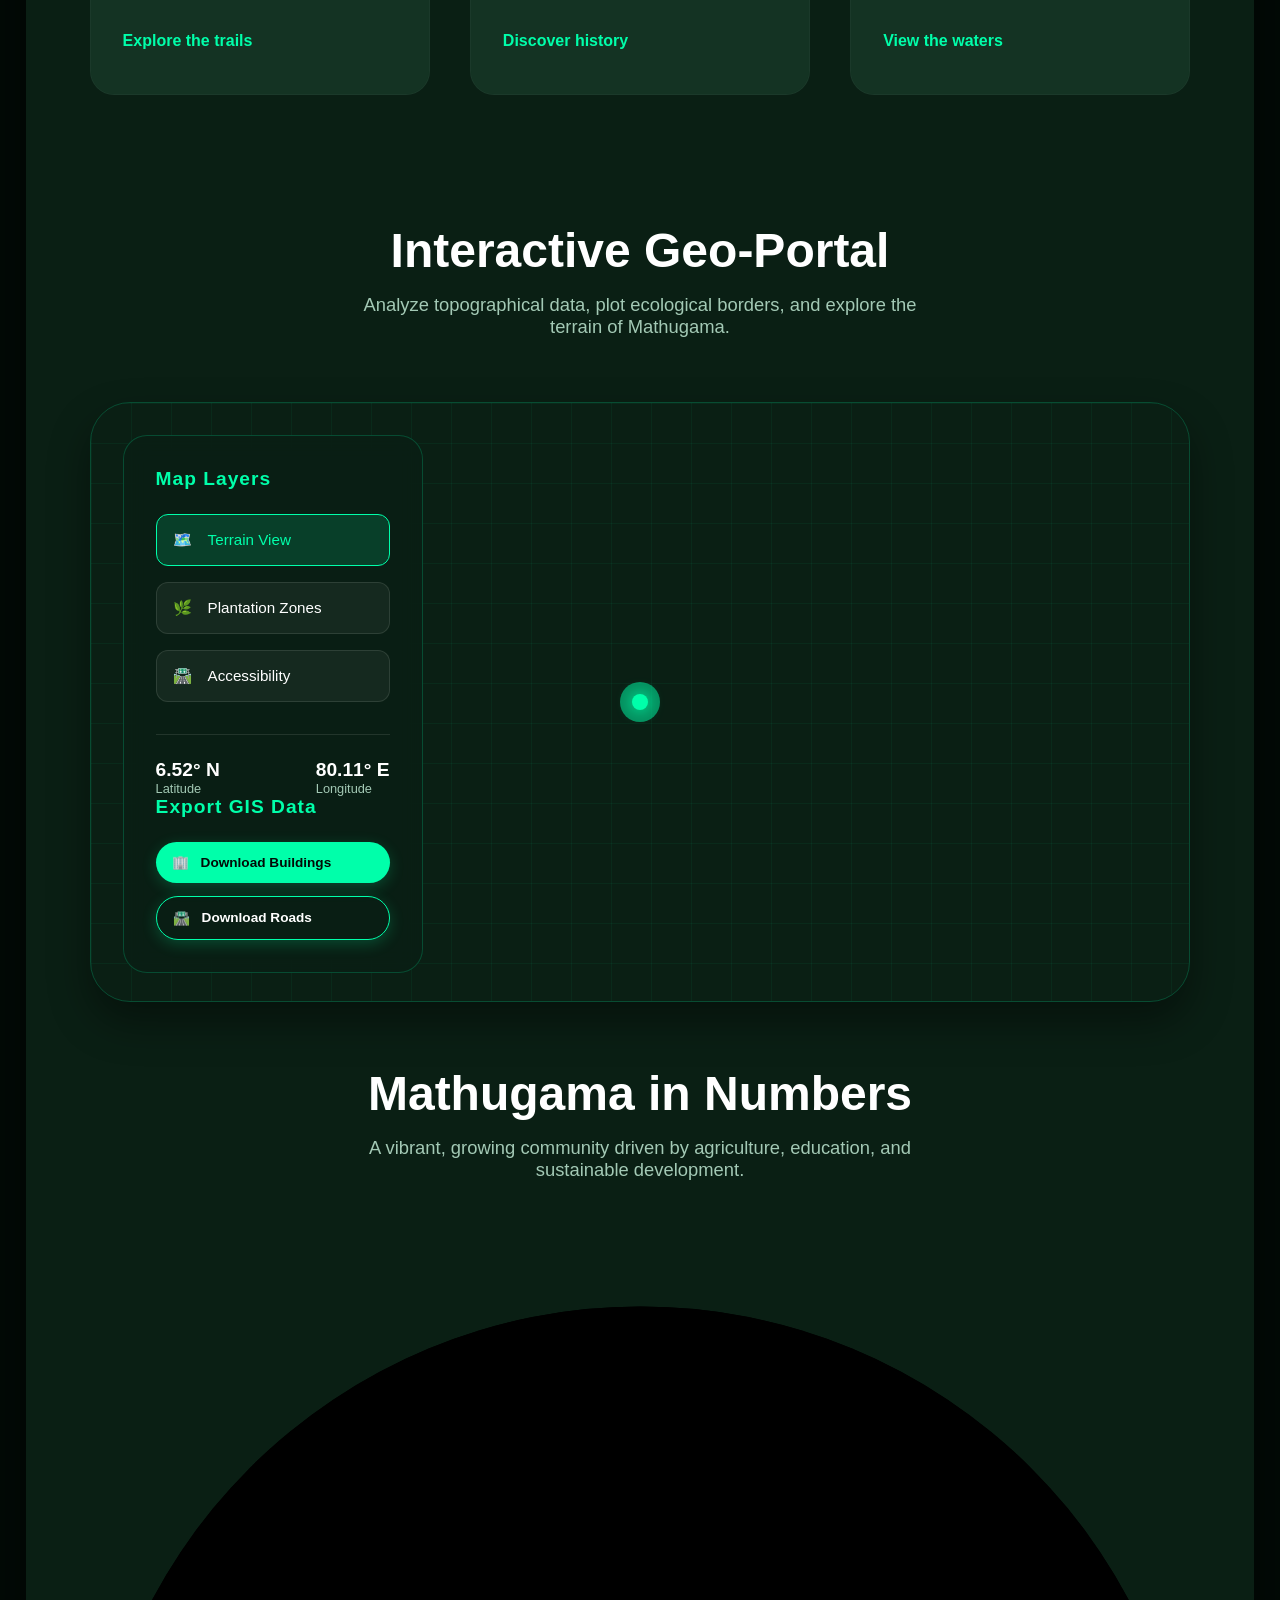
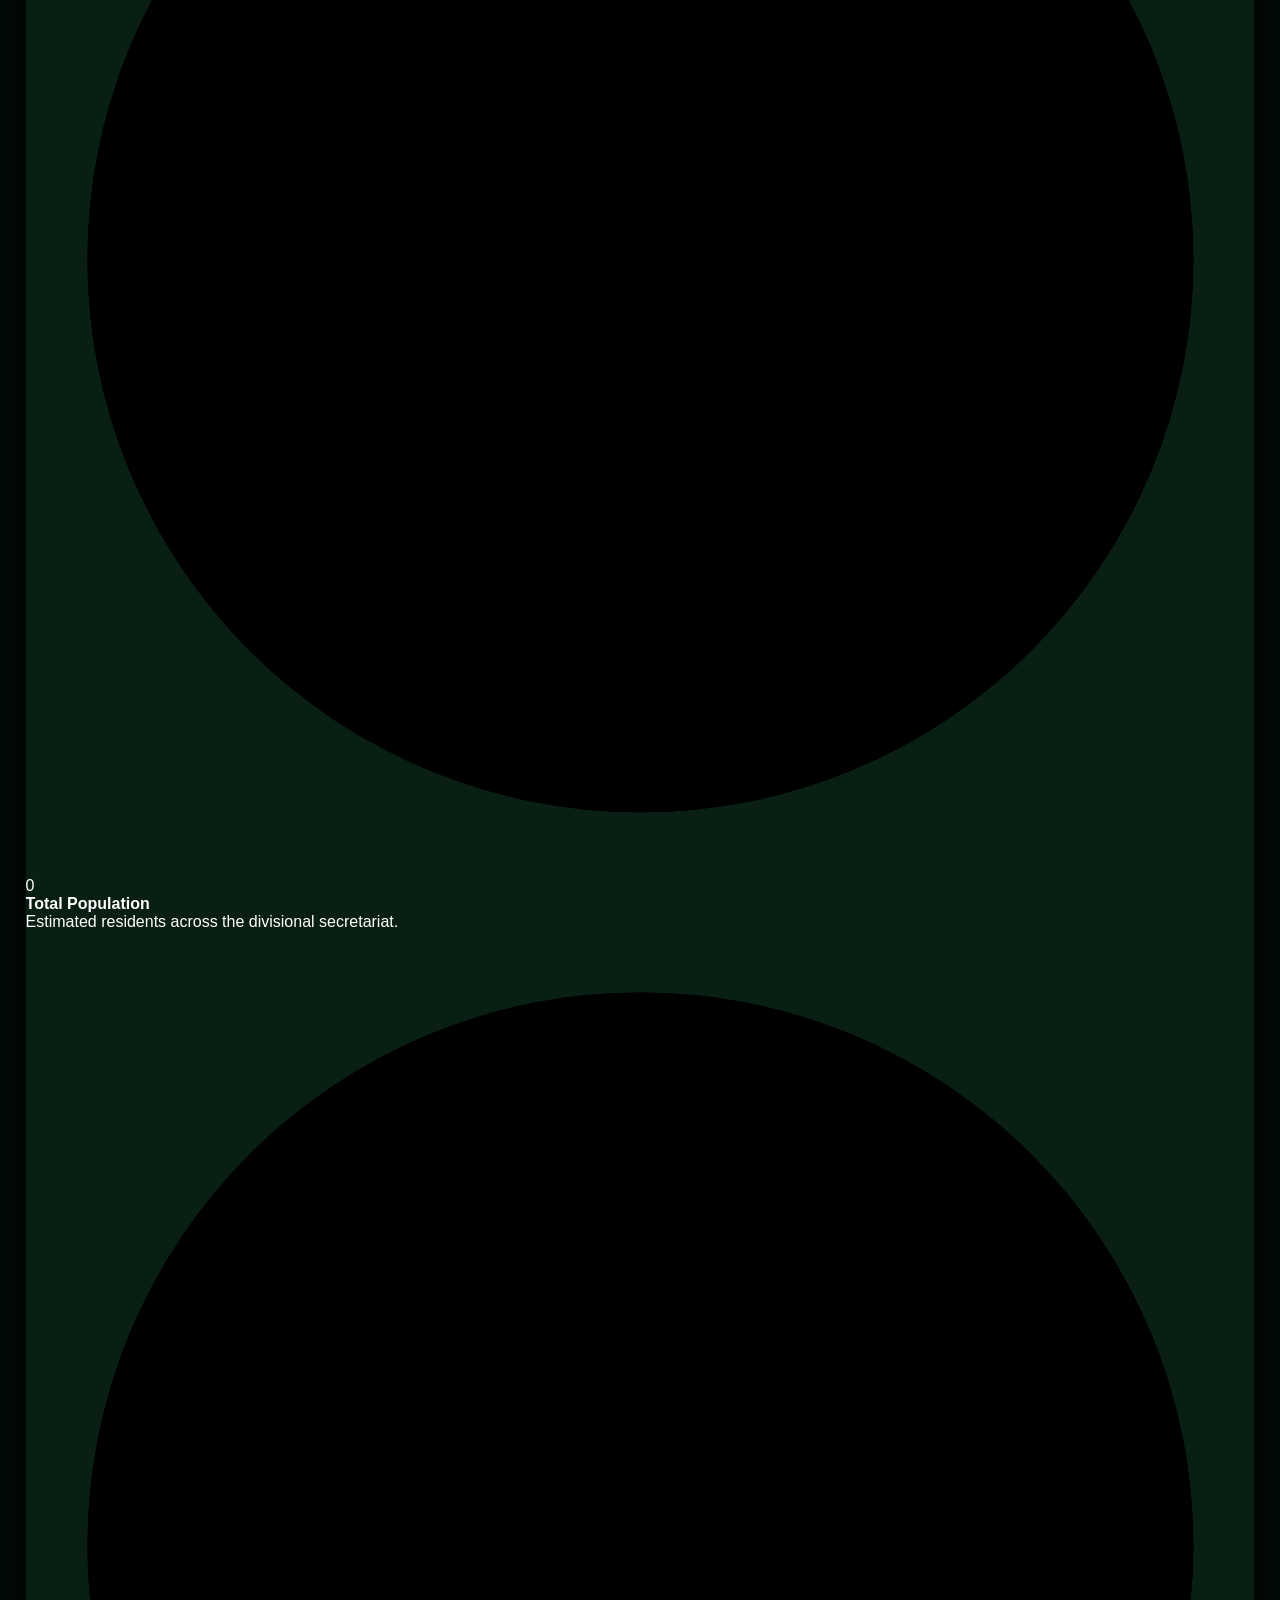
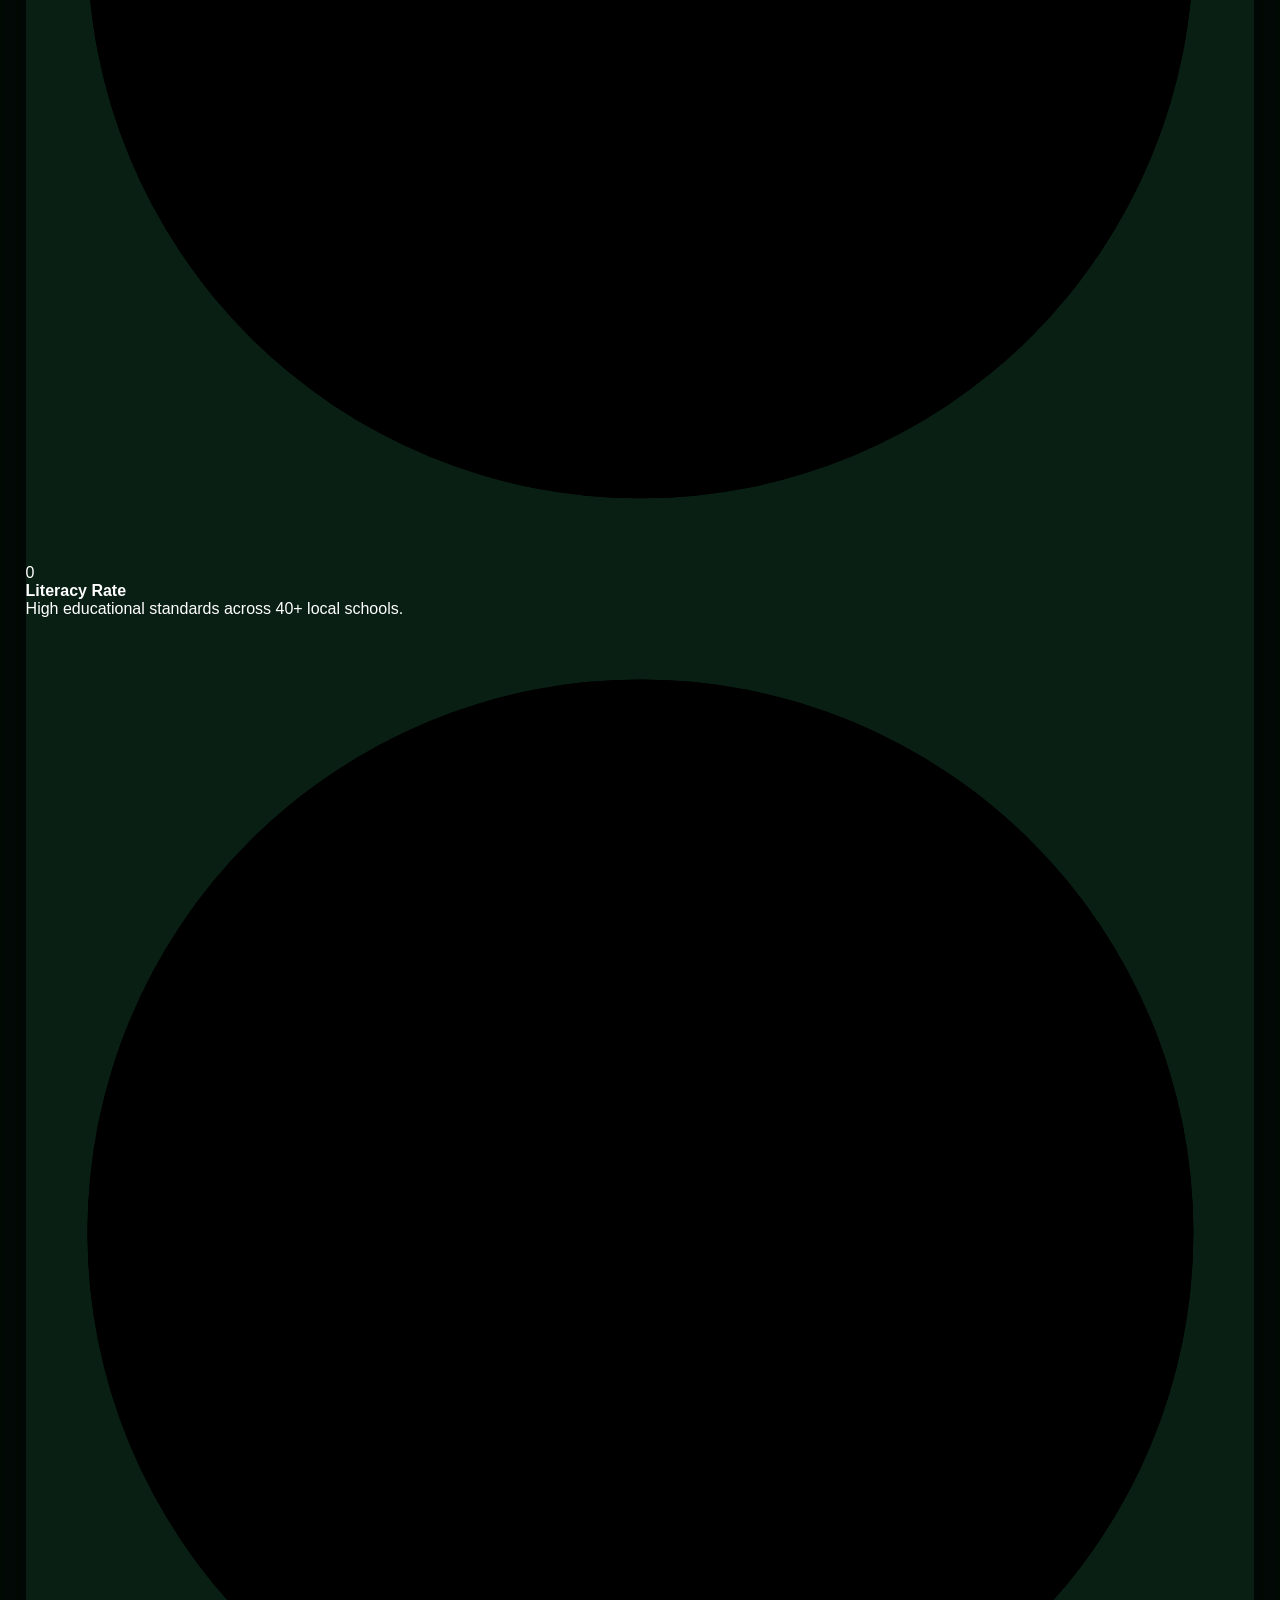
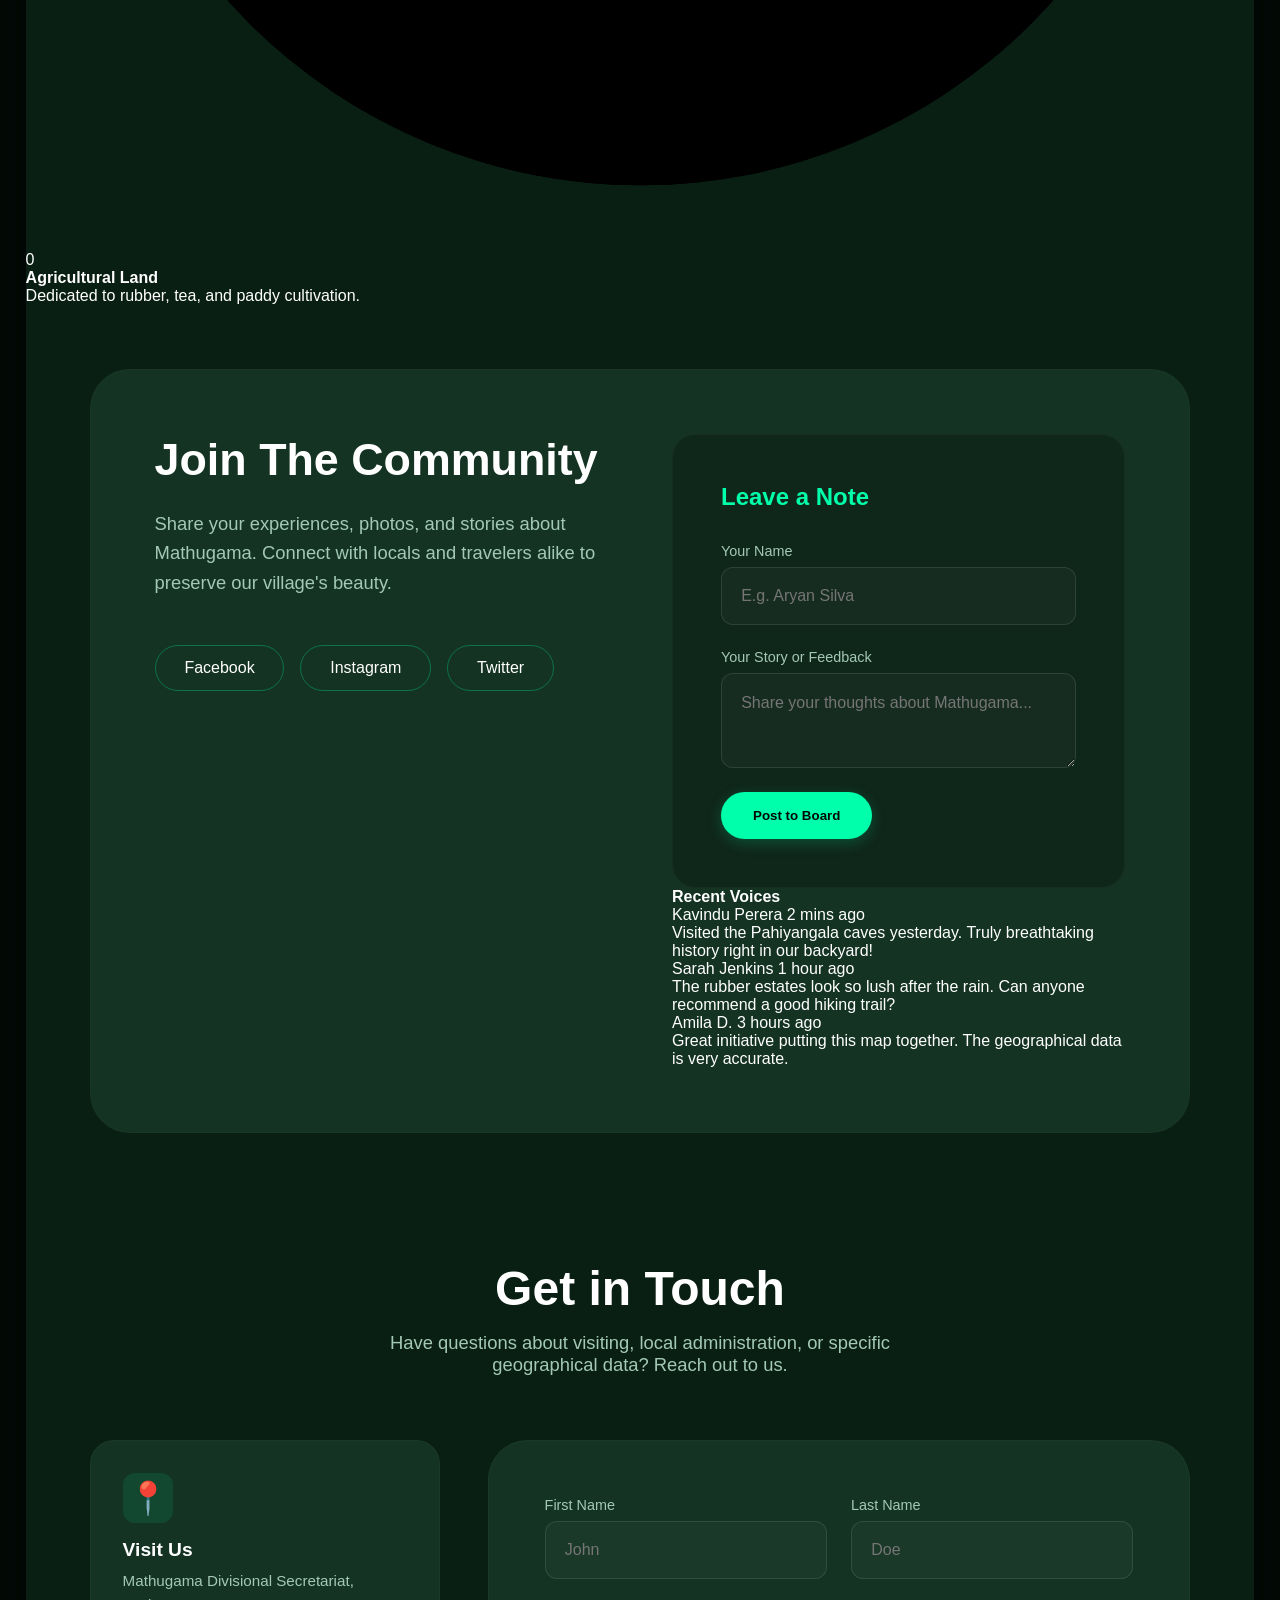
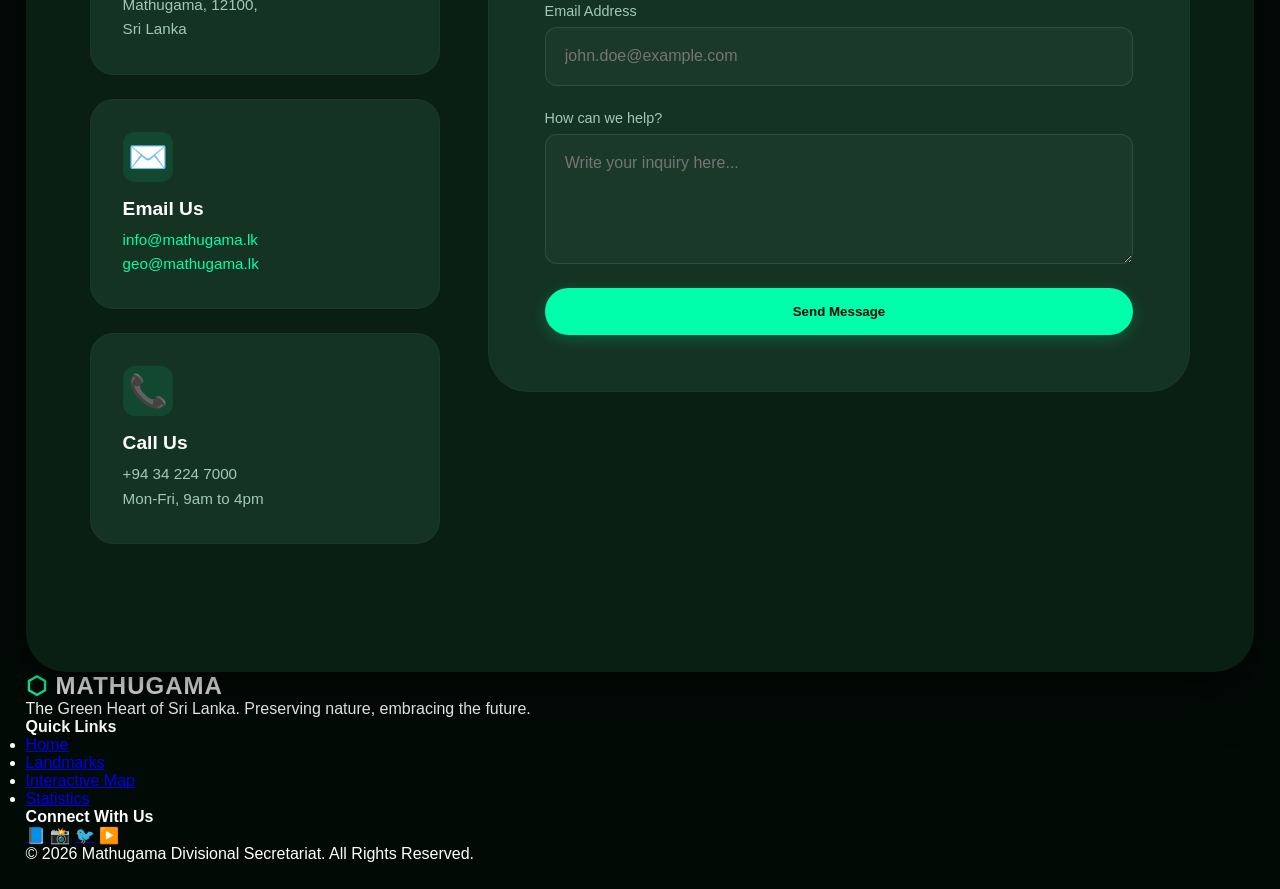
==== commit 1797c622: "Enhance map layer switching and add animations" ====
--- a/index.html
+++ b/index.html
@@ -389,19 +389,141 @@
         </div>
     </footer>
     <script>
-        // Layer switch interaction (Updated for Overlays)
+        // ---------------------------------------------------------
+        // 1. Map Layer Switching Logic (Existing)
+        // ---------------------------------------------------------
         document.querySelectorAll('.layer-btn').forEach(button => {
             button.addEventListener('click', () => {
-                // 1. Remove active class from all buttons
                 document.querySelectorAll('.layer-btn').forEach(b => b.classList.remove('active'));
-                // 2. Add active class to clicked button
                 button.classList.add('active');
-                
-                // 3. Change the data-active attribute on the custom layers container
                 const selectedLayer = button.getAttribute('data-layer');
                 document.getElementById('mapCustomLayers').setAttribute('data-active', selectedLayer);
             });
         });
+
+        // ---------------------------------------------------------
+        // 2. Animated Numbers & SVG Rings (Demographics)
+        // ---------------------------------------------------------
+        const statsSection = document.querySelector('.stats-section');
+        const statNumbers = document.querySelectorAll('.stat-number');
+        const statCircles = document.querySelectorAll('.stat-circle');
+        let animated = false;
+
+        const animateNumbers = () => {
+            statNumbers.forEach(numberEl => {
+                const target = +numberEl.getAttribute('data-target');
+                const suffix = numberEl.getAttribute('data-suffix') || '';
+                const duration = 2000; // 2 seconds
+                const increment = target / (duration / 16); // 60fps
+                
+                let current = 0;
+                const updateNumber = () => {
+                    current += increment;
+                    if (current < target) {
+                        numberEl.innerText = Math.ceil(current).toLocaleString() + suffix;
+                        requestAnimationFrame(updateNumber);
+                    } else {
+                        numberEl.innerText = target.toLocaleString() + suffix;
+                    }
+                };
+                updateNumber();
+            });
+            
+            // Trigger SVG ring animations
+            statCircles.forEach(circle => circle.classList.add('animate'));
+        };
+
+        // Trigger animation when scrolled into view
+        const observer = new IntersectionObserver((entries) => {
+            if (entries[0].isIntersecting && !animated) {
+                animateNumbers();
+                animated = true;
+            }
+        }, { threshold: 0.5 });
+
+        if(statsSection) observer.observe(statsSection);
+
+        // ---------------------------------------------------------
+        // 3. Database Simulation Logic (Forum feed)
+        // ---------------------------------------------------------
+        
+        // This array simulates what you would receive from your backend (e.g., MySQL or Firebase)
+        let mockDatabaseFeed = [
+            { id: 1, name: "Kavindu Perera", message: "Visited the Pahiyangala caves yesterday. Truly breathtaking history right in our backyard!", date: "2 mins ago" },
+            { id: 2, name: "Sarah Jenkins", message: "The rubber estates look so lush after the rain. Can anyone recommend a good hiking trail?", date: "1 hour ago" },
+            { id: 3, name: "Amila D.", message: "Great initiative putting this map together. The geographical data is very accurate.", date: "3 hours ago" }
+        ];
+
+        const feedContainer = document.getElementById('messagesFeed');
+        const communityForm = document.getElementById('communityForm');
+        const submitBtn = document.getElementById('submitBtn');
+
+        // Function to render messages to the UI
+        const renderMessages = () => {
+            feedContainer.innerHTML = ''; // Clear loading text
+            mockDatabaseFeed.forEach(msg => {
+                const msgHTML = `
+                    <div class="message-card">
+                        <div class="msg-header">
+                            <span class="msg-name">${msg.name}</span>
+                            <span class="msg-date">${msg.date}</span>
+                        </div>
+                        <div class="msg-body">${msg.message}</div>
+                    </div>
+                `;
+                feedContainer.insertAdjacentHTML('beforeend', msgHTML);
+            });
+        };
+
+        // Simulate fetching data on page load
+        setTimeout(() => {
+            renderMessages();
+        }, 800); // 0.8s artificial delay to simulate network request
+
+        // Handle Form Submission (Pushing to Database)
+        communityForm.addEventListener('submit', (e) => {
+            e.preventDefault(); // Stop page reload
+            
+            const nameInput = document.getElementById('community-name').value;
+            const noteInput = document.getElementById('community-note').value;
+            
+            // UI Feedback
+            submitBtn.innerText = 'Posting...';
+            submitBtn.style.opacity = '0.7';
+
+            /* 
+             * BACKEND INTEGRATION NOTE: 
+             * Here is where you would use fetch() to post to your database.
+             * Example:
+             * fetch('/api/add-message', {
+             *    method: 'POST',
+             *    body: JSON.stringify({ name: nameInput, message: noteInput })
+             * })
+             */
+
+            // Simulate server response time
+            setTimeout(() => {
+                // Add to our mock array (putting newest at the top)
+                mockDatabaseFeed.unshift({
+                    id: Date.now(),
+                    name: nameInput,
+                    message: noteInput,
+                    date: "Just now"
+                });
+
+                // Keep only the latest 4 messages for UI cleanlienss
+                if(mockDatabaseFeed.length > 4) mockDatabaseFeed.pop();
+
+                renderMessages();
+                communityForm.reset();
+                
+                // Reset UI
+                submitBtn.innerText = 'Post to Board';
+                submitBtn.style.opacity = '1';
+                
+            }, 600);
+        });
     </script>
+    
 </body>
 </html>
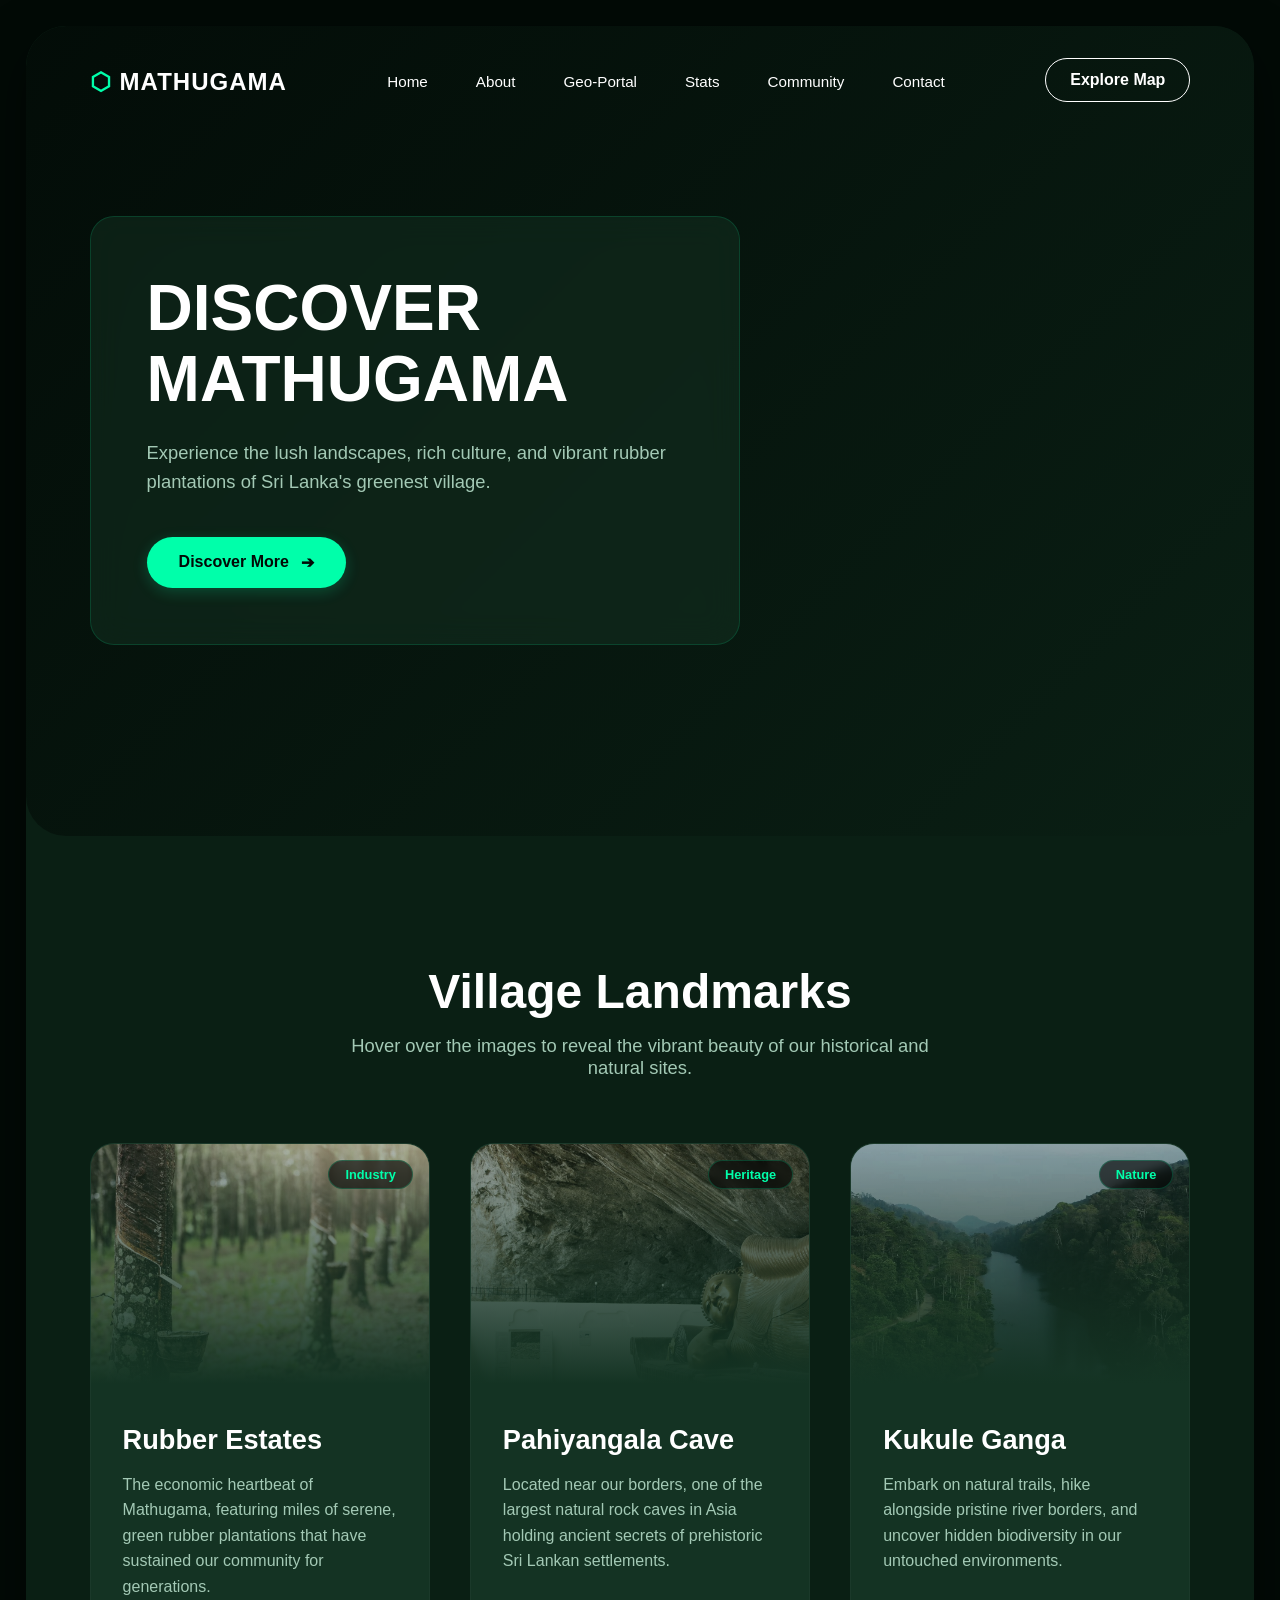
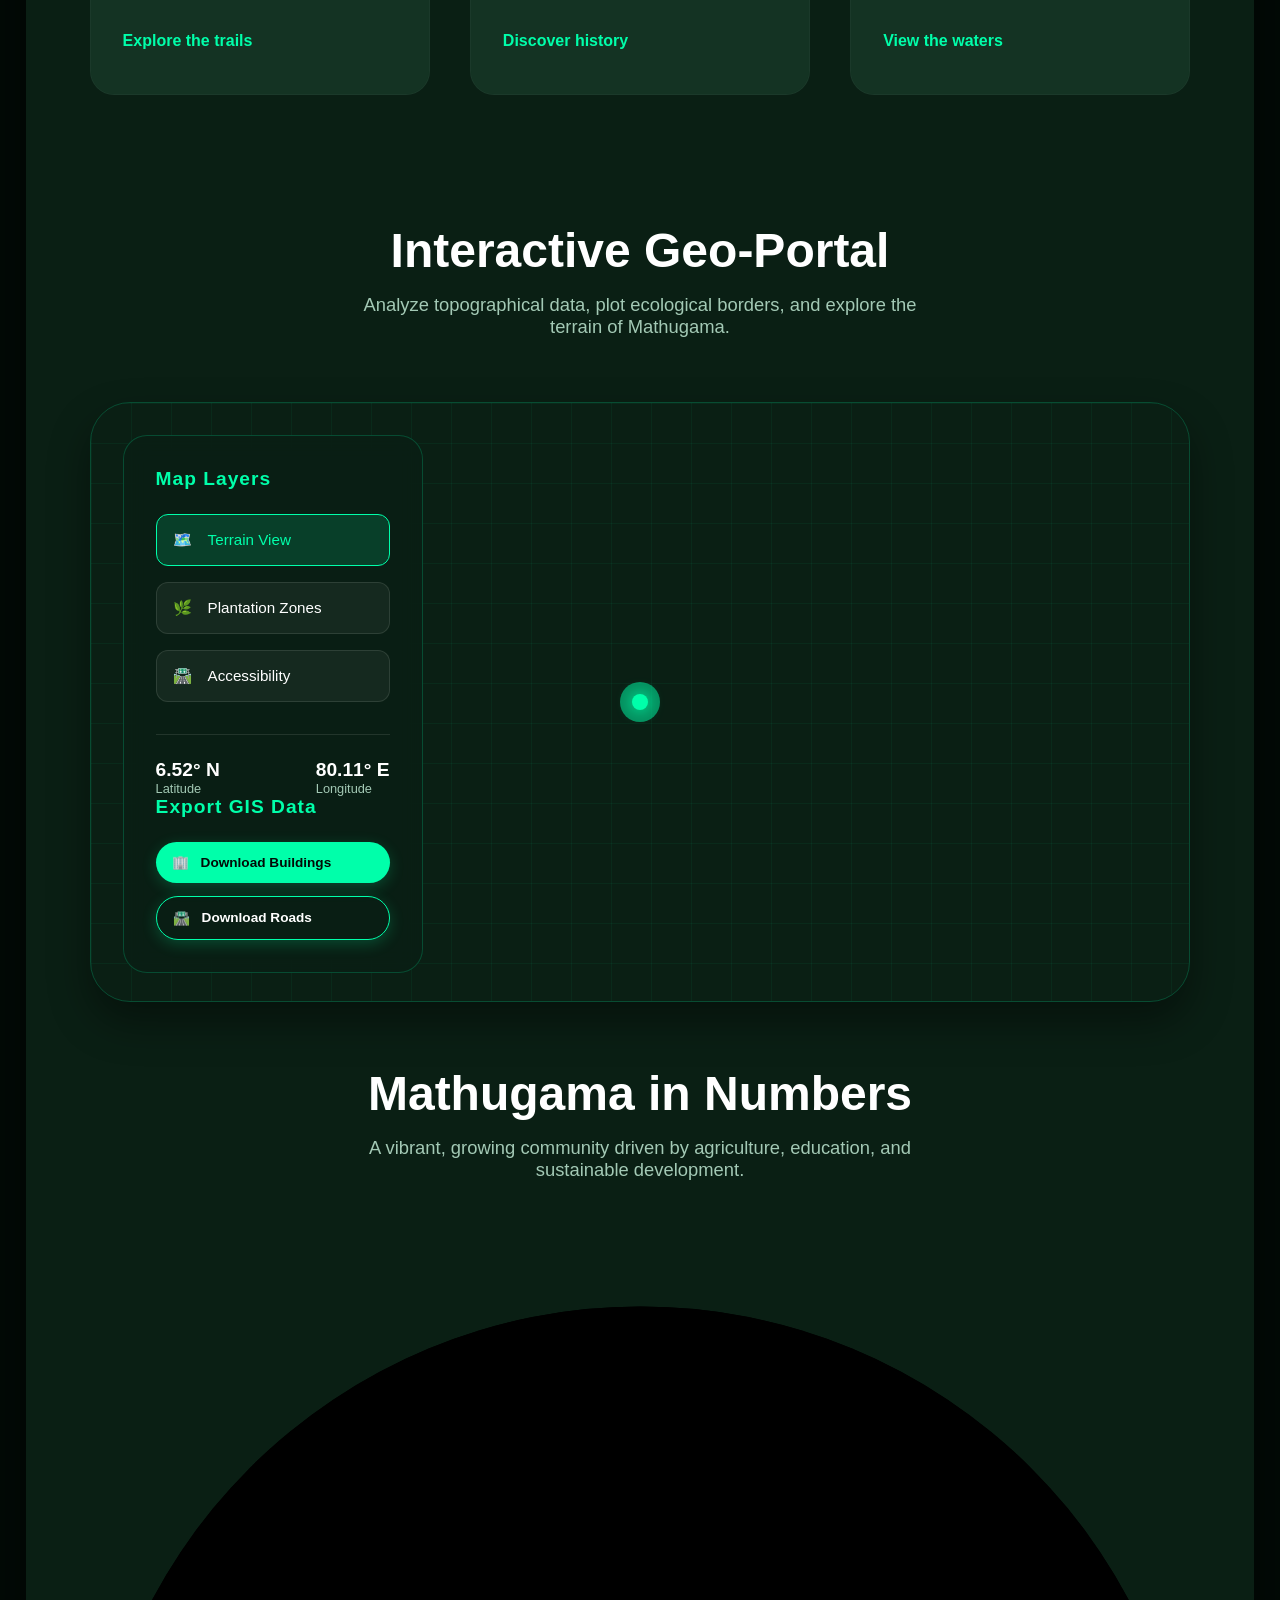
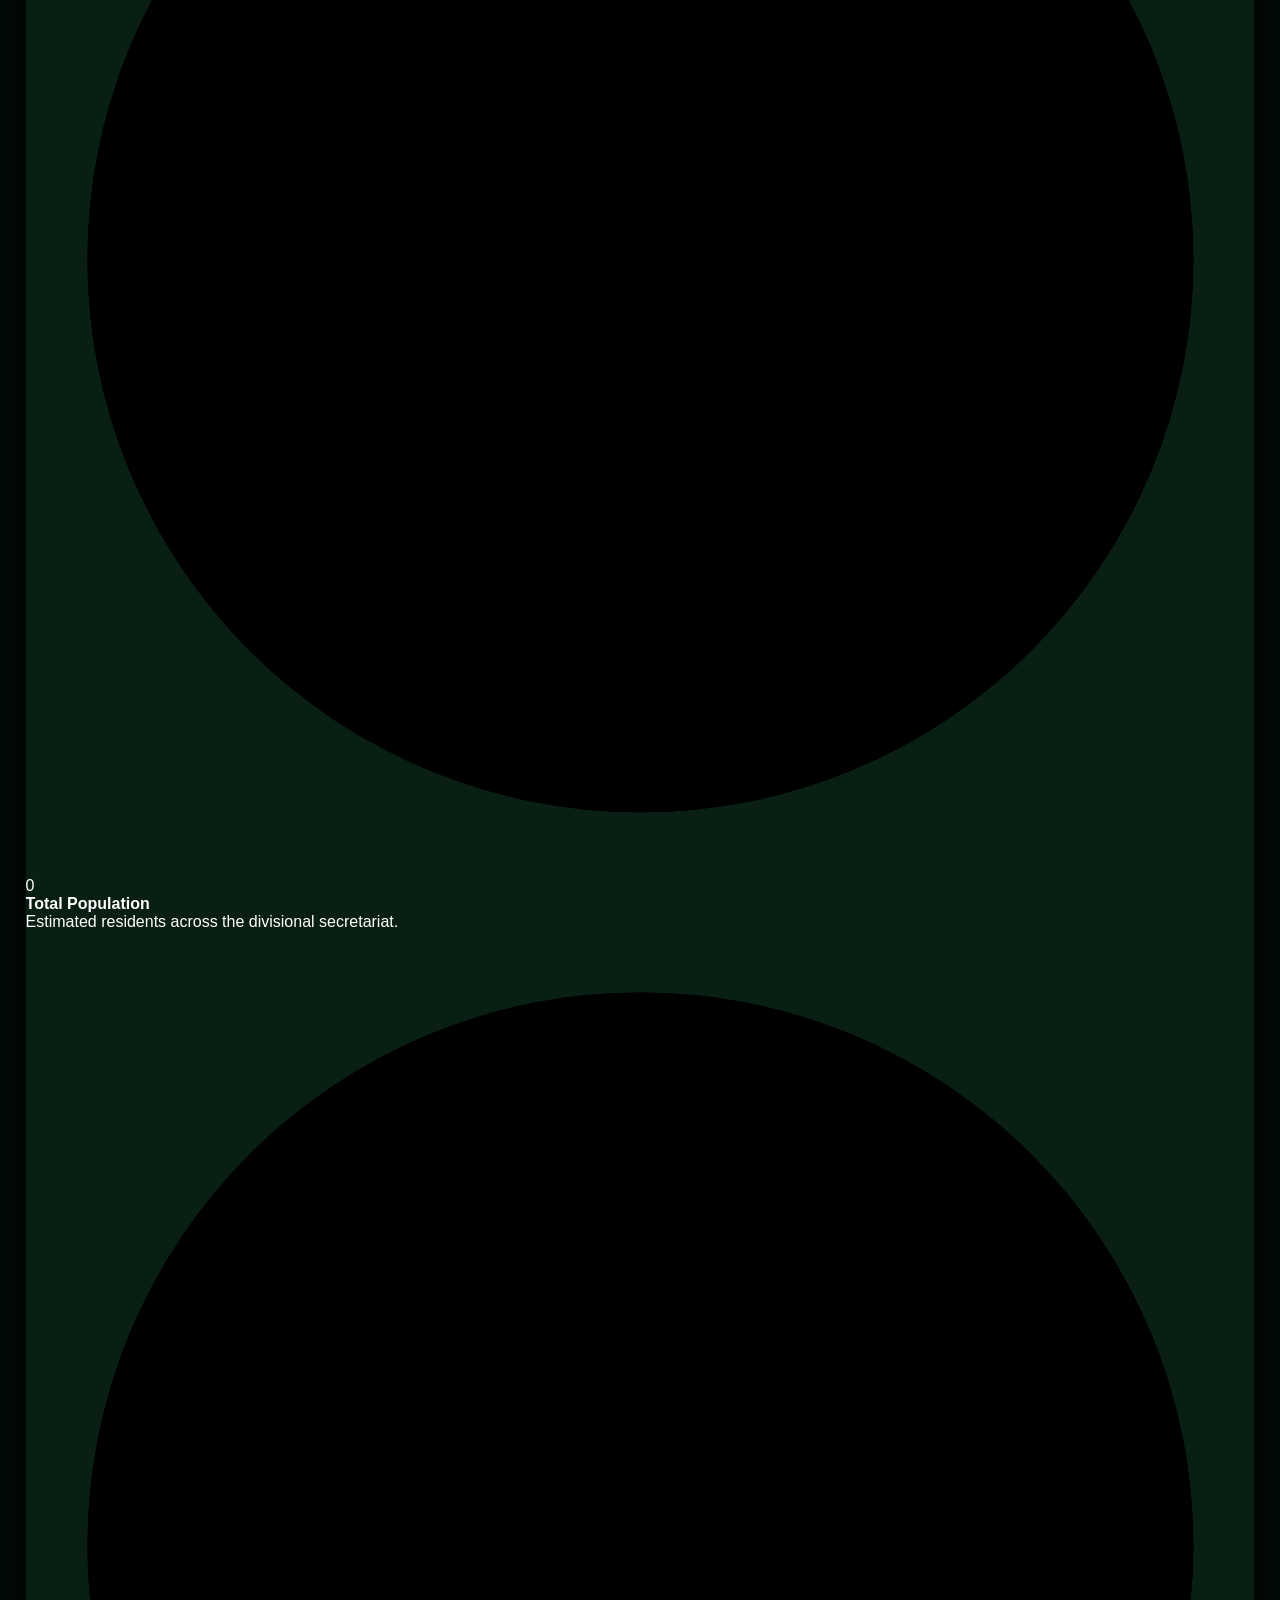
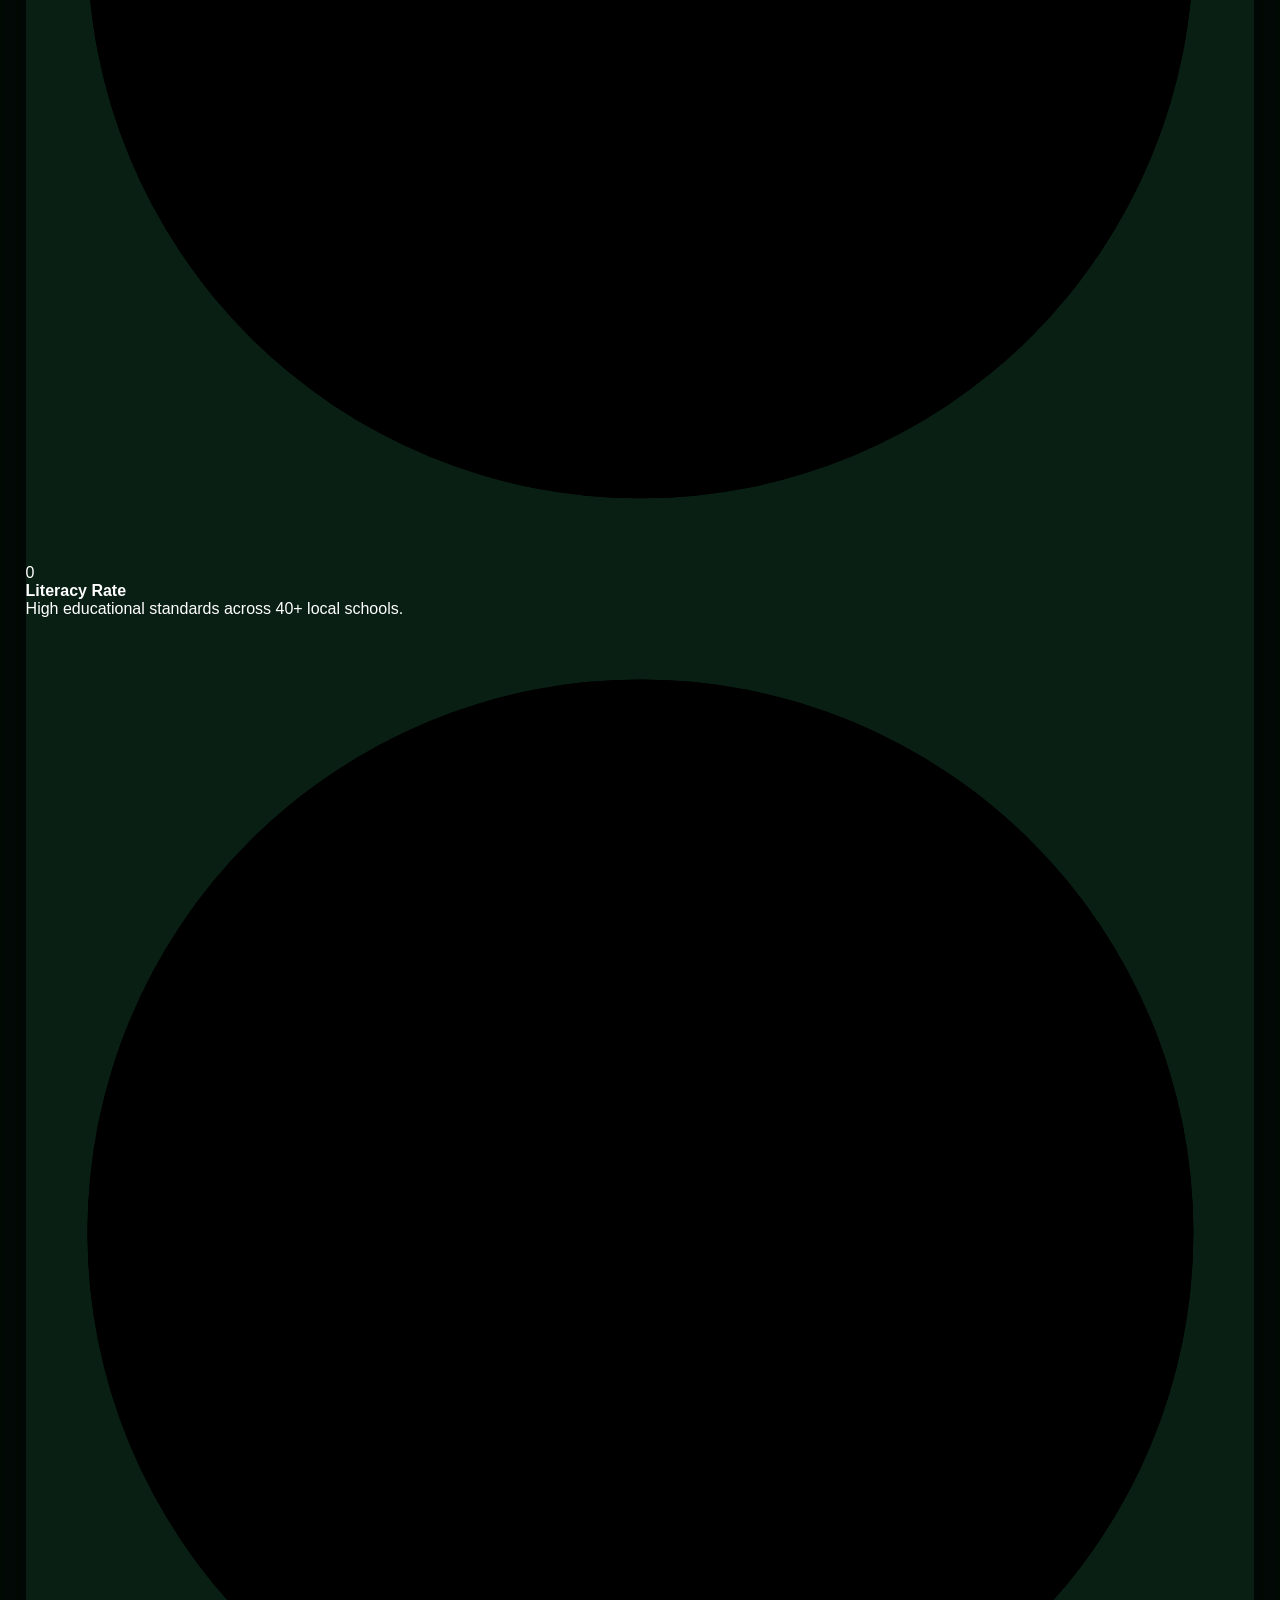
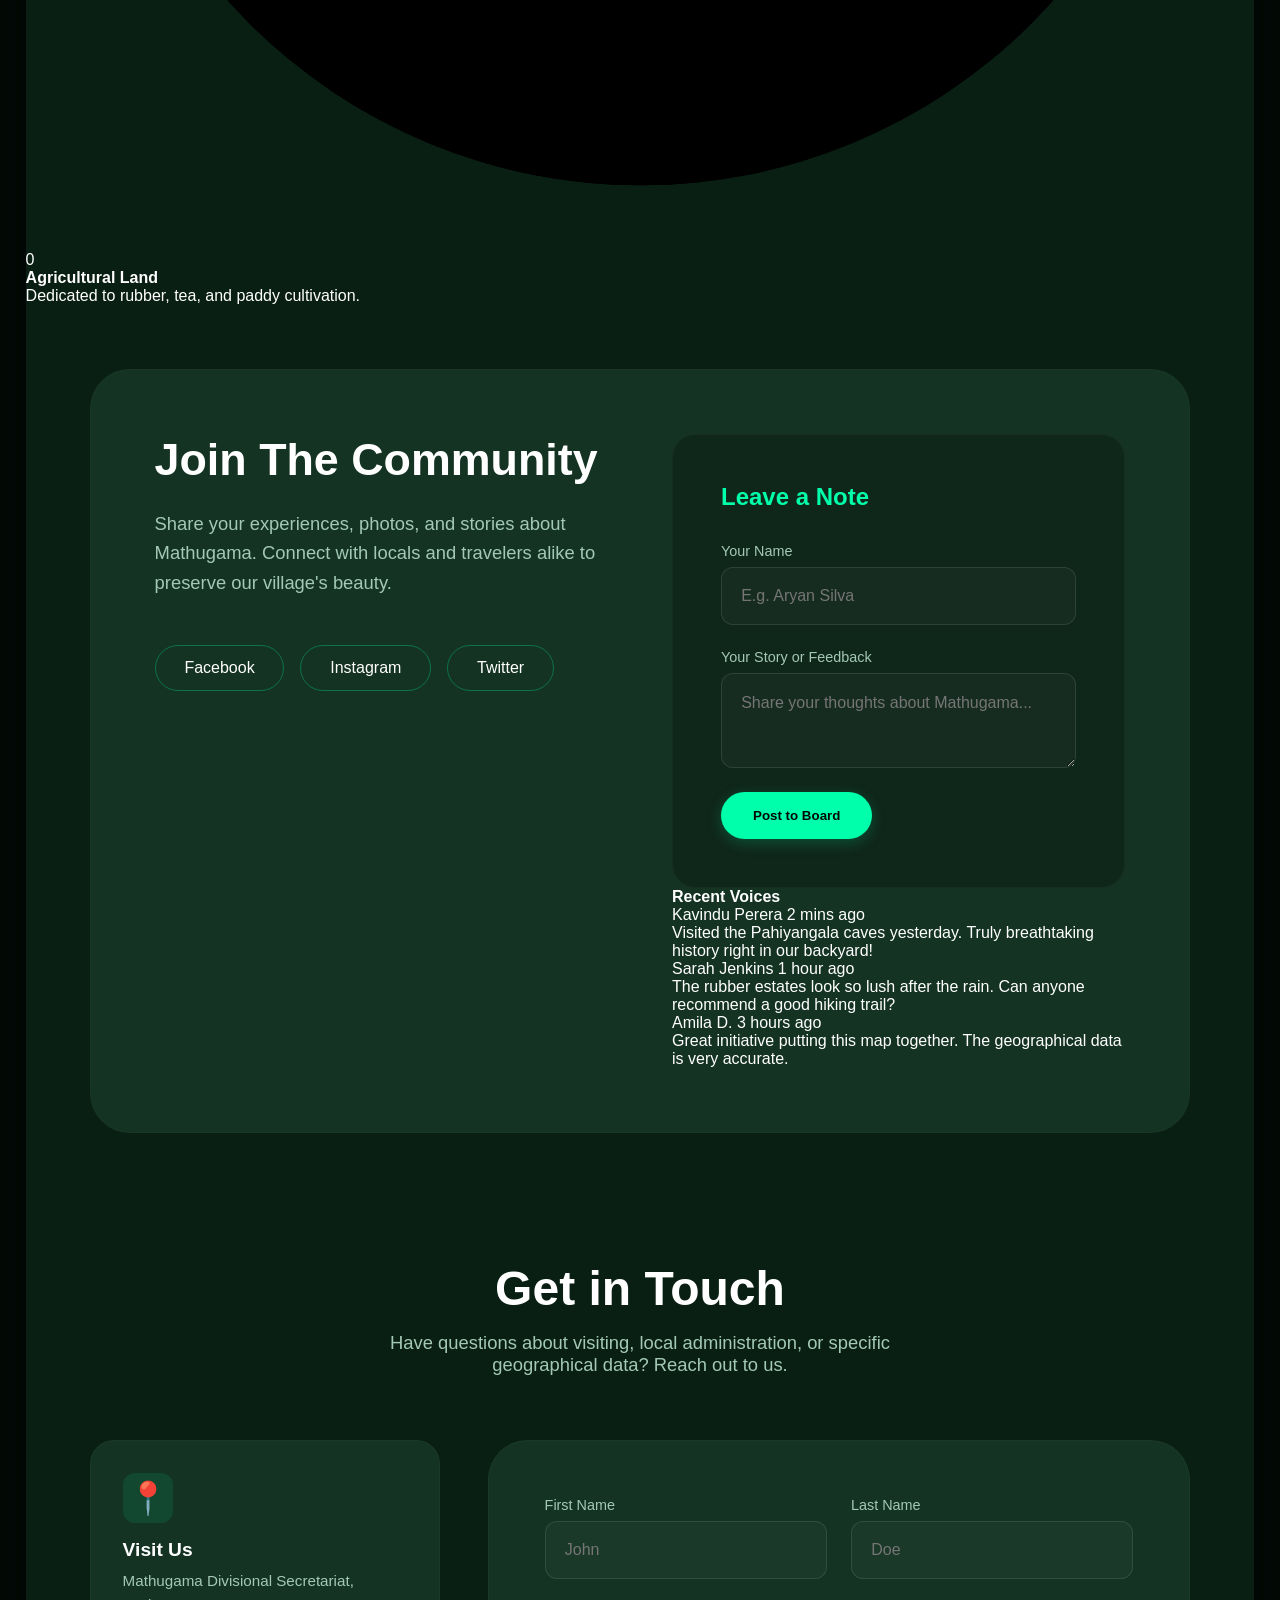
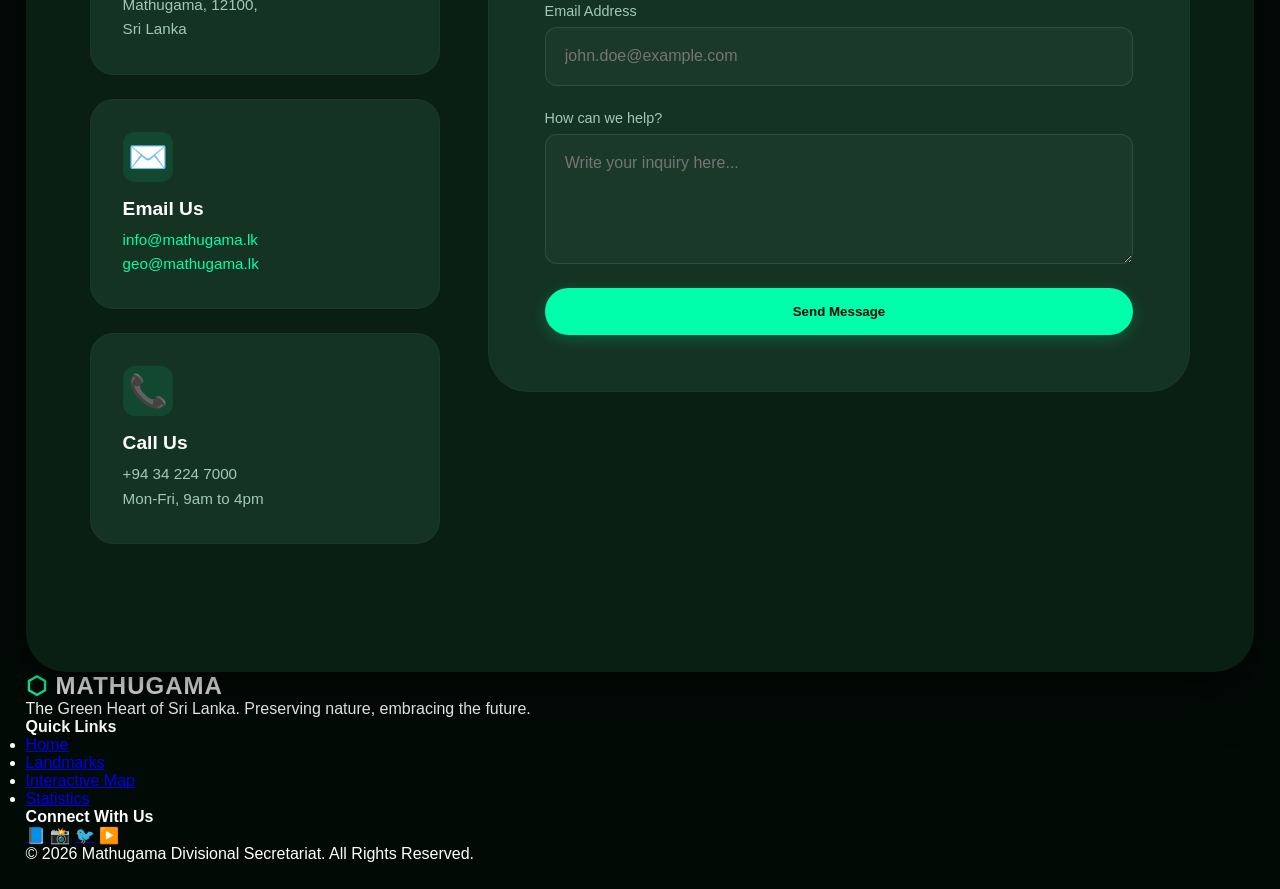
==== commit 1d913f95: "Revise navigation and enhance demographics section Updated navigation links and added a demographics" ====
--- a/index.html
+++ b/index.html
@@ -20,11 +20,12 @@
                     <li style="--delay: 0.1s"><a href="#home">Home</a></li>
                     <li style="--delay: 0.2s"><a href="#about">About</a></li>
                     <li style="--delay: 0.3s"><a href="#geo-portal">Geo-Portal</a></li>
-                    <li style="--delay: 0.4s"><a href="#community">Community</a></li>
-                    <li style="--delay: 0.5s"><a href="#contact">Contact</a></li>
+                    <li style="--delay: 0.4s"><a href="#demographics">Stats</a></li>
+                    <li style="--delay: 0.5s"><a href="#community">Community</a></li>
+                    <li style="--delay: 0.6s"><a href="#contact">Contact</a></li>
                 </ul>
             </nav>
-            <div class="nav-action" style="--delay: 0.6s">
+            <div class="nav-action" style="--delay: 0.7s">
                 <a href="#geo-portal" class="btn-outline">Explore Map</a>
             </div>
         </header>
@@ -115,9 +116,8 @@
                 
                 <div class="map-grid-overlay"></div>
                 
-                <!-- NEW: Dynamic Animated Map Layers -->
+                <!-- Dynamic Animated Map Layers -->
                 <div class="map-custom-layers" id="mapCustomLayers" data-active="terrain">
-                    
                     <!-- Layer: Plantation Zones -->
                     <div class="layer-group layer-plantations">
                         <div class="plantation-zone p-zone-1">
@@ -136,7 +136,6 @@
 
                     <!-- Layer: Infrastructure / Accessibility -->
                     <div class="layer-group layer-infrastructure">
-                        
                         <!-- Animated Route to Colombo -->
                         <div class="colombo-route">
                             <div class="route-dash-line"></div>
@@ -198,13 +197,14 @@
                     </div>
                 </div>
 
-                <!-- Animated Map Marker (Unchanged & Centered) -->
+                <!-- Animated Map Marker -->
                 <div class="map-marker" style="top: 50%; left: 50%; transform: translate(-50%, -50%);">
                     <div class="pulse-ring"></div>
                     <div class="marker-dot"></div>
                 </div>
             </div>
         </section>
+
         <!-- Socio-Economic & Demographics Section -->
         <section id="demographics" class="stats-section">
             <div class="section-header animate-on-scroll">
@@ -253,6 +253,7 @@
                 </div>
             </div>
         </section>
+
         <!-- Community Section -->
         <section id="community" class="community-section">
             <div class="community-layout animate-on-scroll">
@@ -354,6 +355,7 @@
         </section>
 
     </main>
+
     <!-- Footer -->
     <footer class="site-footer">
         <div class="footer-grid">
@@ -388,9 +390,10 @@
             <p>&copy; 2026 Mathugama Divisional Secretariat. All Rights Reserved.</p>
         </div>
     </footer>
+
     <script>
         // ---------------------------------------------------------
-        // 1. Map Layer Switching Logic (Existing)
+        // 1. Map Layer Switching Logic
         // ---------------------------------------------------------
         document.querySelectorAll('.layer-btn').forEach(button => {
             button.addEventListener('click', () => {
@@ -447,7 +450,6 @@
         // 3. Database Simulation Logic (Forum feed)
         // ---------------------------------------------------------
         
-        // This array simulates what you would receive from your backend (e.g., MySQL or Firebase)
         let mockDatabaseFeed = [
             { id: 1, name: "Kavindu Perera", message: "Visited the Pahiyangala caves yesterday. Truly breathtaking history right in our backyard!", date: "2 mins ago" },
             { id: 2, name: "Sarah Jenkins", message: "The rubber estates look so lush after the rain. Can anyone recommend a good hiking trail?", date: "1 hour ago" },
@@ -458,9 +460,8 @@
         const communityForm = document.getElementById('communityForm');
         const submitBtn = document.getElementById('submitBtn');
 
-        // Function to render messages to the UI
         const renderMessages = () => {
-            feedContainer.innerHTML = ''; // Clear loading text
+            feedContainer.innerHTML = ''; 
             mockDatabaseFeed.forEach(msg => {
                 const msgHTML = `
                     <div class="message-card">
@@ -478,32 +479,19 @@
         // Simulate fetching data on page load
         setTimeout(() => {
             renderMessages();
-        }, 800); // 0.8s artificial delay to simulate network request
-
-        // Handle Form Submission (Pushing to Database)
+        }, 800); 
+
+        // Handle Form Submission
         communityForm.addEventListener('submit', (e) => {
-            e.preventDefault(); // Stop page reload
+            e.preventDefault();
             
             const nameInput = document.getElementById('community-name').value;
             const noteInput = document.getElementById('community-note').value;
             
-            // UI Feedback
             submitBtn.innerText = 'Posting...';
             submitBtn.style.opacity = '0.7';
 
-            /* 
-             * BACKEND INTEGRATION NOTE: 
-             * Here is where you would use fetch() to post to your database.
-             * Example:
-             * fetch('/api/add-message', {
-             *    method: 'POST',
-             *    body: JSON.stringify({ name: nameInput, message: noteInput })
-             * })
-             */
-
-            // Simulate server response time
             setTimeout(() => {
-                // Add to our mock array (putting newest at the top)
                 mockDatabaseFeed.unshift({
                     id: Date.now(),
                     name: nameInput,
@@ -511,19 +499,16 @@
                     date: "Just now"
                 });
 
-                // Keep only the latest 4 messages for UI cleanlienss
                 if(mockDatabaseFeed.length > 4) mockDatabaseFeed.pop();
 
                 renderMessages();
                 communityForm.reset();
                 
-                // Reset UI
                 submitBtn.innerText = 'Post to Board';
                 submitBtn.style.opacity = '1';
                 
             }, 600);
         });
     </script>
-    
 </body>
 </html>
